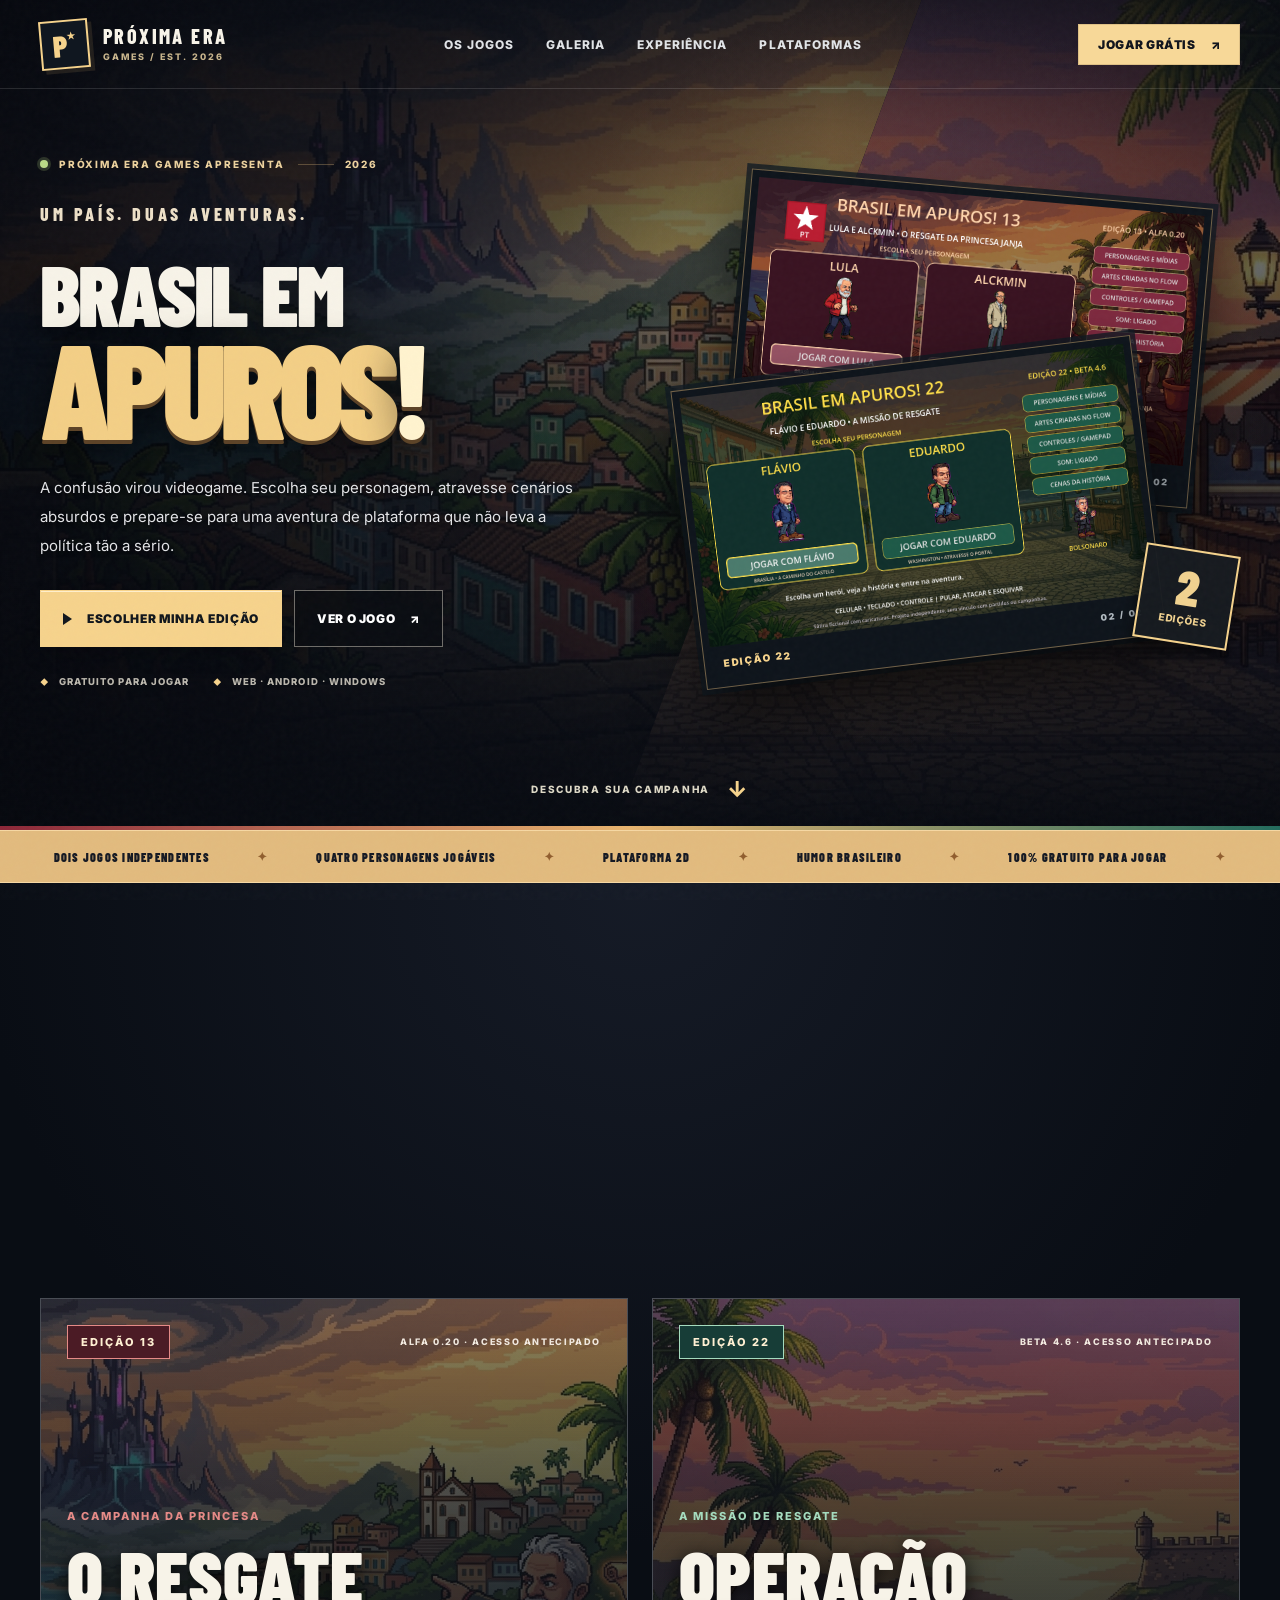
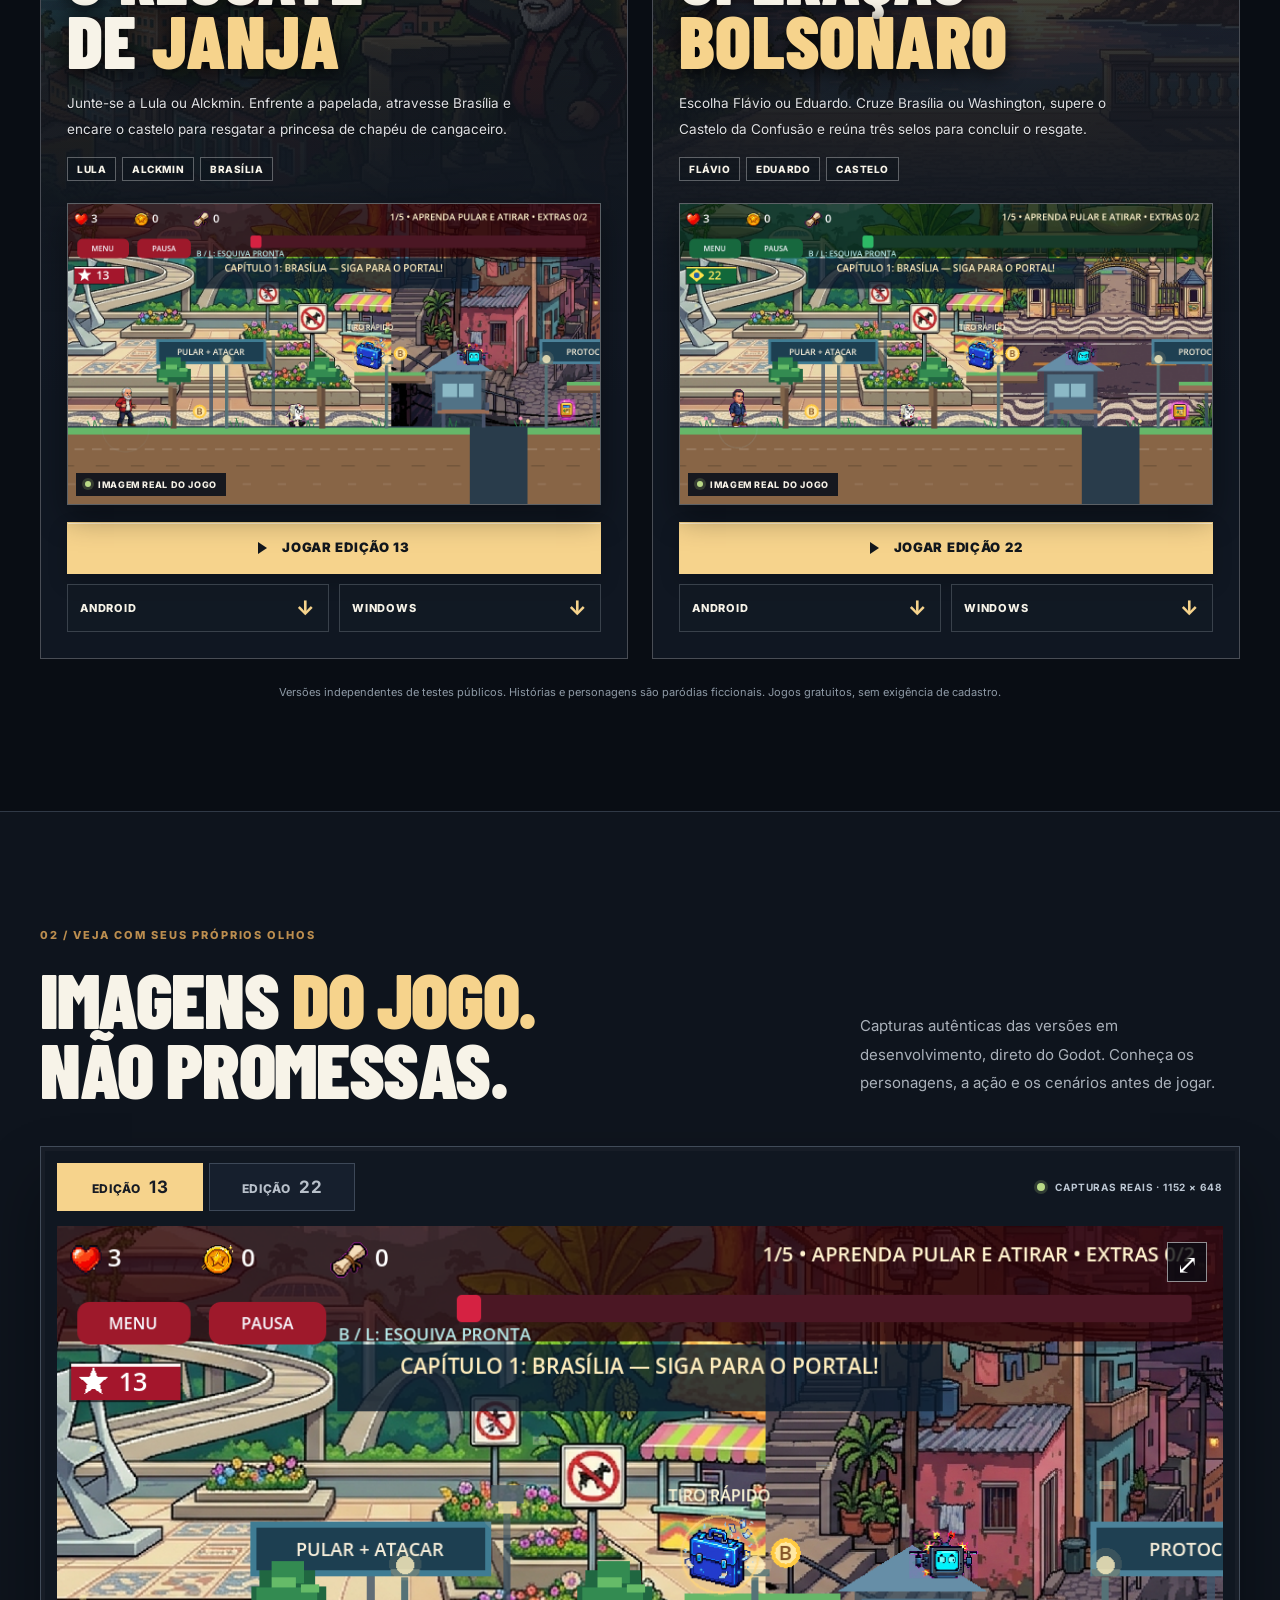
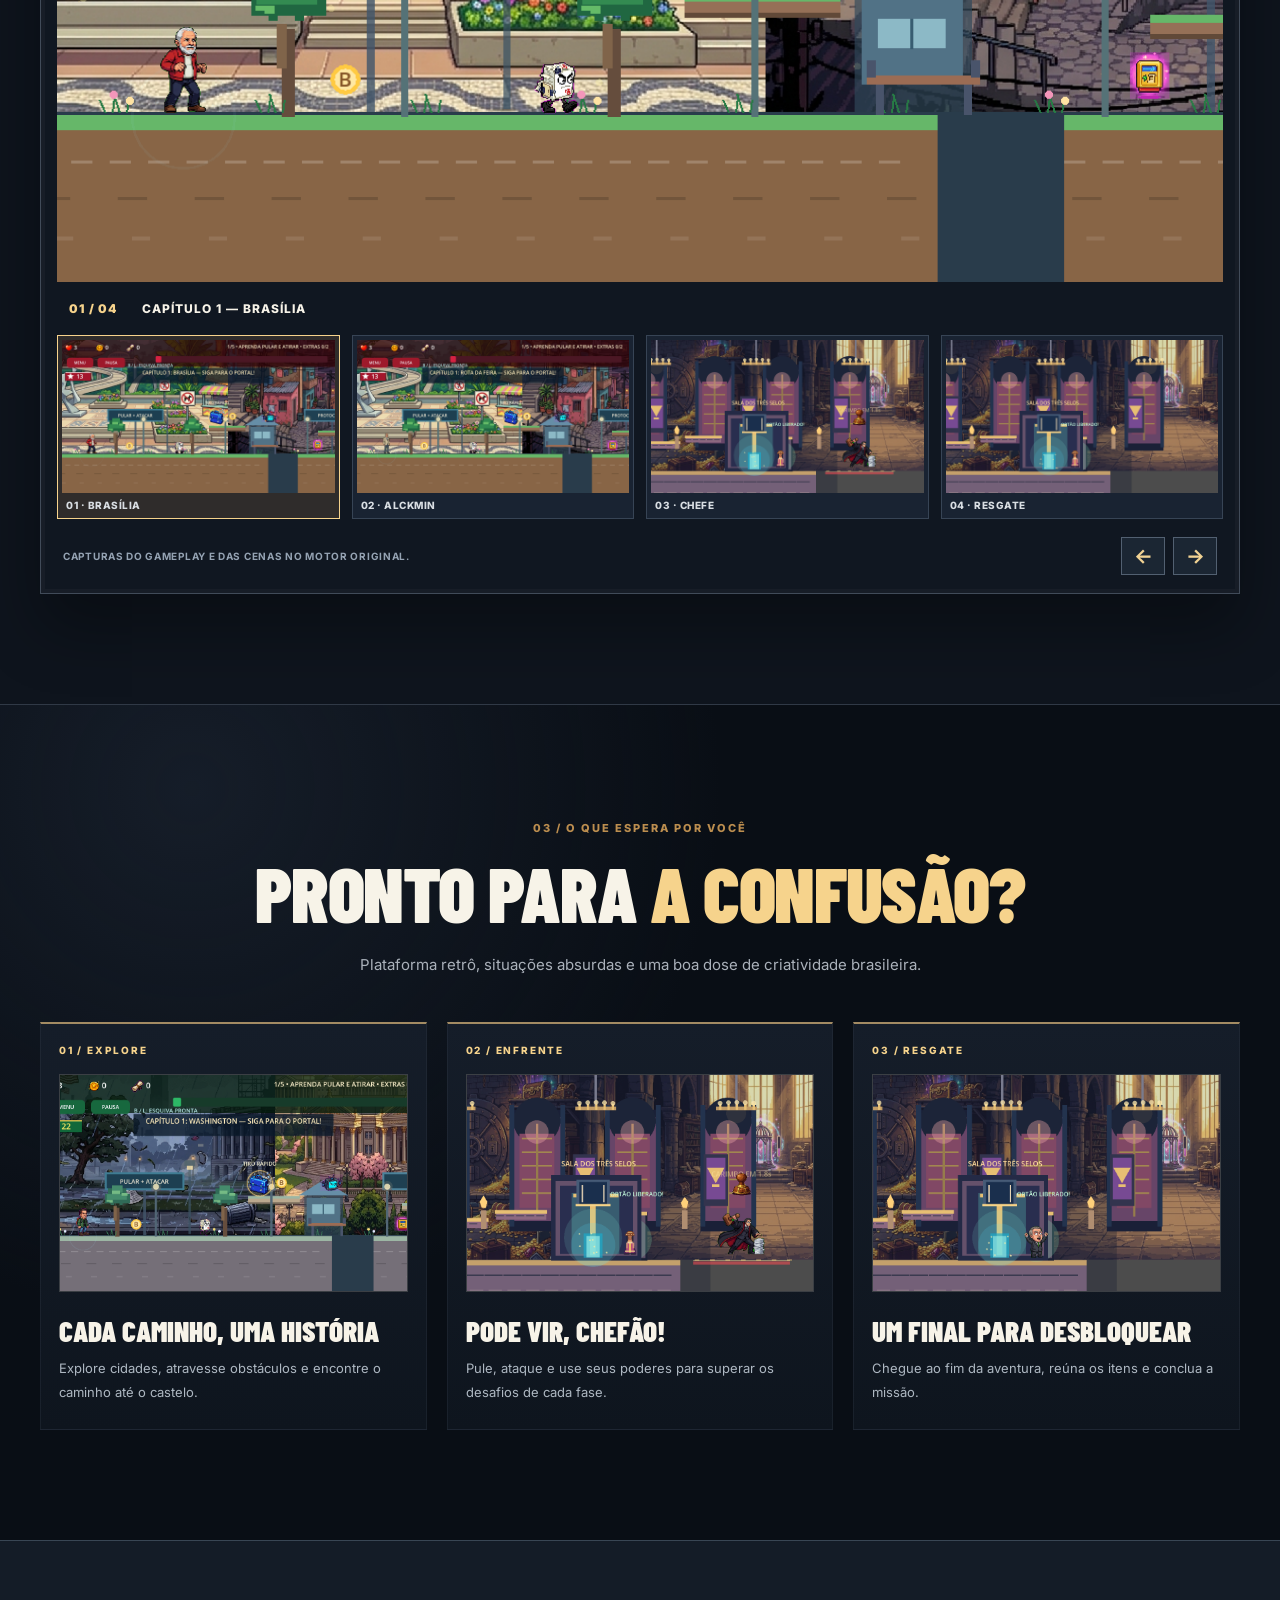
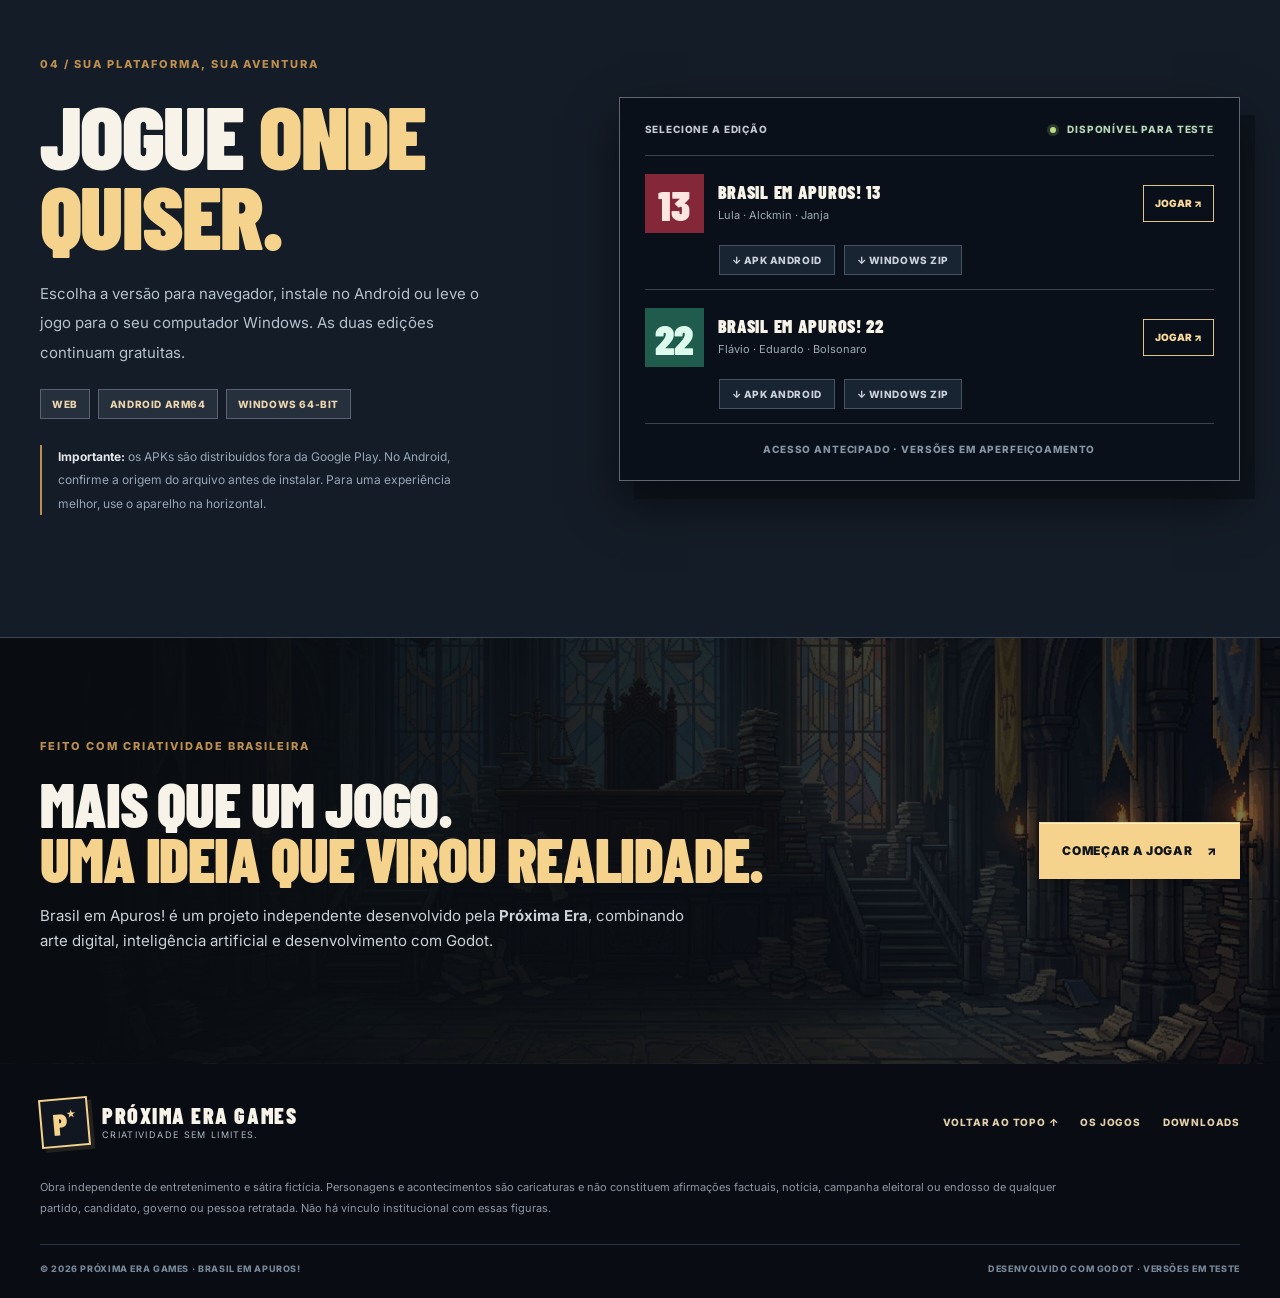
==== index.html @ d021afbf "feat: publica hub premium e duas demos Godot em Web com pacotes segmentados" ====
<!doctype html>
<html lang="pt-BR">
<head>
  <meta charset="utf-8">
  <meta name="viewport" content="width=device-width,initial-scale=1,viewport-fit=cover">
  <meta name="theme-color" content="#090d15">
  <meta name="description" content="Brasil em Apuros! — dois jogos independentes de plataforma e sátira brasileira. Escolha a edição 13 ou 22, jogue online gratuitamente ou baixe para Android e Windows.">
  <meta property="og:title" content="Brasil em Apuros! | Dois jogos. Duas histórias.">
  <meta property="og:description" content="Uma aventura de plataforma com duas edições, quatro personagens e um Brasil em apuros. Jogue grátis.">
  <meta property="og:type" content="website">
  <title>Brasil em Apuros! — Uma produção Próxima Era Games</title>
  <link rel="icon" href="./13/index.icon.png" type="image/png">
  <link rel="preconnect" href="https://fonts.googleapis.com">
  <link rel="preconnect" href="https://fonts.gstatic.com" crossorigin>
  <link href="https://fonts.googleapis.com/css2?family=Barlow+Condensed:wght@500;600;700;800;900&family=Inter:wght@400;500;600;700;800&display=swap" rel="stylesheet">
  <link rel="stylesheet" href="./premium.css?v=2">
  <script defer src="./premium.js?v=2"></script>
</head>
<body>
  <a class="skip-link" href="#conteudo">Pular para o conteúdo</a>
  <div class="site-grain" aria-hidden="true"></div>
  <header class="site-header" id="inicio">
    <div class="header-inner">
      <a class="brand" href="#inicio" aria-label="Próxima Era Games — início">
        <span class="brand-mark" aria-hidden="true">P<span>★</span></span>
        <span class="brand-name"><strong>PRÓXIMA ERA</strong><small>GAMES / EST. 2026</small></span>
      </a>
      <nav class="desktop-nav" aria-label="Navegação principal">
        <a href="#edicoes">OS JOGOS</a>
        <a href="#galeria">GALERIA</a>
        <a href="#experiencia">EXPERIÊNCIA</a>
        <a href="#downloads">PLATAFORMAS</a>
      </nav>
      <a class="top-cta" href="#edicoes">JOGAR GRÁTIS <span aria-hidden="true">↗</span></a>
    </div>
  </header>

  <main id="conteudo">
    <section class="hero" aria-labelledby="hero-title">
      <div class="hero-art hero-art-13" aria-hidden="true"></div>
      <div class="hero-art hero-art-22" aria-hidden="true"></div>
      <div class="hero-vignette" aria-hidden="true"></div>
      <div class="hero-inner container">
        <div class="hero-content">
          <div class="eyebrow"><span class="signal"></span> PRÓXIMA ERA GAMES APRESENTA <span class="eyebrow-rule"></span> 2026</div>
          <p class="hero-suptitle">UM PAÍS. DUAS AVENTURAS.</p>
          <h1 id="hero-title"><span>BRASIL EM</span><strong>APUROS<span class="hero-bang">!</span></strong></h1>
          <p class="hero-lead">A confusão virou videogame. Escolha seu personagem, atravesse cenários absurdos e prepare-se para uma aventura de plataforma que não leva a política tão a sério.</p>
          <div class="hero-actions">
            <a class="button button-gold button-lg" href="#edicoes"><span class="play-triangle" aria-hidden="true"></span> ESCOLHER MINHA EDIÇÃO</a>
            <a class="button button-outline button-lg" href="#galeria">VER O JOGO <span aria-hidden="true">↗</span></a>
          </div>
          <div class="hero-footnotes"><span><i aria-hidden="true">◆</i> GRATUITO PARA JOGAR</span><span><i aria-hidden="true">◆</i> WEB · ANDROID · WINDOWS</span></div>
        </div>
        <div class="hero-showcase" aria-label="Prévia das duas edições">
          <div class="showcase-halo" aria-hidden="true"></div>
          <figure class="showcase-screen showcase-back">
            <img src="./media/menu13.png" alt="Tela real de seleção dos personagens Lula e Alckmin, edição 13" fetchpriority="high">
            <figcaption>EDIÇÃO 13 <span>01 / 02</span></figcaption>
          </figure>
          <figure class="showcase-screen showcase-front">
            <img src="./media/menu22.png" alt="Tela real de seleção dos personagens Flávio e Eduardo, edição 22" fetchpriority="high">
            <figcaption>EDIÇÃO 22 <span>02 / 02</span></figcaption>
          </figure>
          <span class="showcase-stamp" aria-hidden="true">2<br><small>EDIÇÕES</small></span>
        </div>
      </div>
      <div class="hero-bottom-line" aria-hidden="true"></div>
      <a class="scroll-prompt" href="#edicoes">DESCUBRA SUA CAMPANHA <span aria-hidden="true">↓</span></a>
    </section>

    <div class="ticker" aria-label="Características dos jogos">
      <div class="ticker-inner">
        <span>DOIS JOGOS INDEPENDENTES</span><b>✦</b>
        <span>QUATRO PERSONAGENS JOGÁVEIS</span><b>✦</b>
        <span>PLATAFORMA 2D</span><b>✦</b>
        <span>HUMOR BRASILEIRO</span><b>✦</b>
        <span>100% GRATUITO PARA JOGAR</span><b>✦</b>
      </div>
    </div>

    <section class="section editions" id="edicoes" aria-labelledby="edicoes-title">
      <div class="container">
        <div class="section-head center reveal">
          <span class="kicker">01 / ESCOLHA SUA HISTÓRIA</span>
          <h2 id="edicoes-title">DOIS LADOS.<br><em>UMA GRANDE CONFUSÃO.</em></h2>
          <p>As campanhas compartilham a alma de um clássico jogo de plataforma, mas cada edição tem seus próprios personagens, caminhos e surpresas.</p>
        </div>
        <div class="edition-grid">
          <article class="edition-card edition-red reveal" aria-labelledby="game13-title">
            <div class="edition-art" style="--art:url('./media/hero13.jpg')"></div>
            <div class="edition-topline"><span class="edition-pill">EDIÇÃO 13</span><span class="release-label">ALFA 0.20 · ACESSO ANTECIPADO</span></div>
            <div class="edition-copy">
              <span class="chapter-label">A CAMPANHA DA PRINCESA</span>
              <h3 id="game13-title">O RESGATE<br>DE <em>JANJA</em></h3>
              <p>Junte-se a Lula ou Alckmin. Enfrente a papelada, atravesse Brasília e encare o castelo para resgatar a princesa de chapéu de cangaceiro.</p>
              <div class="character-tags"><span>LULA</span><span>ALCKMIN</span><span>BRASÍLIA</span></div>
            </div>
            <div class="edition-preview">
              <img src="./media/game13_lula.png" alt="Gameplay real da edição 13: Lula no primeiro capítulo" loading="lazy">
              <span><span class="live-dot"></span> IMAGEM REAL DO JOGO</span>
            </div>
            <div class="edition-actions">
              <a class="button button-gold edition-play" href="./13/"><span class="play-triangle" aria-hidden="true"></span> JOGAR EDIÇÃO 13</a>
              <div class="download-pair"><a href="https://github.com/giulianocruz/brasil-em-apuros-jogar/releases/download/v2026.10.26/BrasilEmApuros13_RC1_RELEASE.apk" download aria-label="Baixar edição 13 para Android">ANDROID <span aria-hidden="true">↓</span></a><a href="https://github.com/giulianocruz/brasil-em-apuros-jogar/releases/download/v2026.10.26/BrasilEmApuros13_WINDOWS_20261026.zip" download aria-label="Baixar edição 13 para Windows">WINDOWS <span aria-hidden="true">↓</span></a></div>
            </div>
          </article>

          <article class="edition-card edition-green reveal" aria-labelledby="game22-title">
            <div class="edition-art" style="--art:url('./media/hero22.jpg')"></div>
            <div class="edition-topline"><span class="edition-pill">EDIÇÃO 22</span><span class="release-label">BETA 4.6 · ACESSO ANTECIPADO</span></div>
            <div class="edition-copy">
              <span class="chapter-label">A MISSÃO DE RESGATE</span>
              <h3 id="game22-title">OPERAÇÃO<br><em>BOLSONARO</em></h3>
              <p>Escolha Flávio ou Eduardo. Cruze Brasília ou Washington, supere o Castelo da Confusão e reúna três selos para concluir o resgate.</p>
              <div class="character-tags"><span>FLÁVIO</span><span>EDUARDO</span><span>CASTELO</span></div>
            </div>
            <div class="edition-preview">
              <img src="./media/game22_flavio.png" alt="Gameplay real da edição 22: Flávio no primeiro capítulo" loading="lazy">
              <span><span class="live-dot"></span> IMAGEM REAL DO JOGO</span>
            </div>
            <div class="edition-actions">
              <a class="button button-gold edition-play" href="./22/"><span class="play-triangle" aria-hidden="true"></span> JOGAR EDIÇÃO 22</a>
              <div class="download-pair"><a href="https://github.com/giulianocruz/brasil-em-apuros-jogar/releases/download/v2026.10.26/BrasilEmApuros22_RC1_RELEASE.apk" download aria-label="Baixar edição 22 para Android">ANDROID <span aria-hidden="true">↓</span></a><a href="https://github.com/giulianocruz/brasil-em-apuros-jogar/releases/download/v2026.10.26/BrasilEmApuros22_WINDOWS_20261026.zip" download aria-label="Baixar edição 22 para Windows">WINDOWS <span aria-hidden="true">↓</span></a></div>
            </div>
          </article>
        </div>
        <p class="edition-disclaimer">Versões independentes de testes públicos. Histórias e personagens são paródias ficcionais. Jogos gratuitos, sem exigência de cadastro.</p>
      </div>
    </section>

    <section class="section gallery" id="galeria" aria-labelledby="gallery-title">
      <div class="container">
        <div class="section-head gallery-head reveal">
          <div><span class="kicker">02 / VEJA COM SEUS PRÓPRIOS OLHOS</span><h2 id="gallery-title">IMAGENS <em>DO JOGO.</em><br>NÃO PROMESSAS.</h2></div>
          <p>Capturas autênticas das versões em desenvolvimento, direto do Godot. Conheça os personagens, a ação e os cenários antes de jogar.</p>
        </div>
        <div class="gallery-shell reveal">
          <div class="gallery-toolbar">
            <div class="gallery-tabs" role="tablist" aria-label="Escolha a galeria">
              <button type="button" id="tab13" role="tab" aria-controls="gallery13" aria-selected="true" data-target="13">EDIÇÃO <strong>13</strong></button>
              <button type="button" id="tab22" role="tab" aria-controls="gallery22" aria-selected="false" data-target="22" tabindex="-1">EDIÇÃO <strong>22</strong></button>
            </div>
            <span class="gallery-note"><span class="live-dot"></span> CAPTURAS REAIS · 1152 × 648</span>
          </div>
          <div class="gallery-panel" id="gallery13" role="tabpanel" aria-labelledby="tab13">
            <div class="gallery-main">
              <button type="button" class="gallery-open" data-open-gallery="13" aria-label="Ampliar imagem da edição 13"><img id="main13" src="./media/game13_lula.png" alt="Lula durante uma fase de Brasília na edição 13"><span class="magnify" aria-hidden="true">⤢</span></button>
              <div class="gallery-caption"><span id="caption13">01 / 04</span><strong id="description13">CAPÍTULO 1 — BRASÍLIA</strong></div>
            </div>
            <div class="gallery-thumbs" data-gallery="13" aria-label="Cenas da edição 13">
              <button type="button" class="active" data-index="0" aria-label="Mostrar Lula em Brasília" aria-pressed="true"><img src="./media/game13_lula.png" alt=""><span>01 · BRASÍLIA</span></button>
              <button type="button" data-index="1" aria-label="Mostrar Alckmin em ação" aria-pressed="false"><img src="./media/game13_alckmin.png" alt=""><span>02 · ALCKMIN</span></button>
              <button type="button" data-index="2" aria-label="Mostrar encontro com o chefe" aria-pressed="false"><img src="./media/game13_boss.png" alt=""><span>03 · CHEFE</span></button>
              <button type="button" data-index="3" aria-label="Mostrar a área de resgate" aria-pressed="false"><img src="./media/game13_resgate.png" alt=""><span>04 · RESGATE</span></button>
            </div>
          </div>
          <div class="gallery-panel" id="gallery22" role="tabpanel" aria-labelledby="tab22" hidden>
            <div class="gallery-main">
              <button type="button" class="gallery-open" data-open-gallery="22" aria-label="Ampliar imagem da edição 22"><img id="main22" src="./media/game22_flavio.png" alt="Flávio durante uma fase de Brasília na edição 22"><span class="magnify" aria-hidden="true">⤢</span></button>
              <div class="gallery-caption"><span id="caption22">01 / 04</span><strong id="description22">CAPÍTULO 1 — BRASÍLIA</strong></div>
            </div>
            <div class="gallery-thumbs" data-gallery="22" aria-label="Cenas da edição 22">
              <button type="button" class="active" data-index="0" aria-label="Mostrar Flávio em Brasília" aria-pressed="true"><img src="./media/game22_flavio.png" alt=""><span>01 · BRASÍLIA</span></button>
              <button type="button" data-index="1" aria-label="Mostrar Eduardo em ação" aria-pressed="false"><img src="./media/game22_eduardo.png" alt=""><span>02 · EDUARDO</span></button>
              <button type="button" data-index="2" aria-label="Mostrar o castelo" aria-pressed="false"><img src="./media/game22_castelo.png" alt=""><span>03 · CASTELO</span></button>
              <button type="button" data-index="3" aria-label="Mostrar a área de resgate" aria-pressed="false"><img src="./media/game22_resgate.png" alt=""><span>04 · RESGATE</span></button>
            </div>
          </div>
          <div class="gallery-footer"><span>CAPTURAS DO GAMEPLAY E DAS CENAS NO MOTOR ORIGINAL.</span><div><button type="button" class="gallery-arrow" data-dir="-1" aria-label="Imagem anterior">←</button><button type="button" class="gallery-arrow" data-dir="1" aria-label="Próxima imagem">→</button></div></div>
        </div>
      </div>
    </section>

    <section class="section experience" id="experiencia" aria-labelledby="experience-title">
      <div class="container">
        <div class="section-head center reveal"><span class="kicker">03 / O QUE ESPERA POR VOCÊ</span><h2 id="experience-title">PRONTO PARA <em>A CONFUSÃO?</em></h2><p>Plataforma retrô, situações absurdas e uma boa dose de criatividade brasileira.</p></div>
        <div class="features-grid">
          <article class="feature reveal"><span class="feature-index">01 / EXPLORE</span><div class="feature-photo"><img src="./media/game22_eduardo.png" alt="Fase da edição 22 em progresso" loading="lazy"></div><h3>CADA CAMINHO, UMA HISTÓRIA</h3><p>Explore cidades, atravesse obstáculos e encontre o caminho até o castelo.</p></article>
          <article class="feature reveal"><span class="feature-index">02 / ENFRENTE</span><div class="feature-photo"><img src="./media/game13_boss.png" alt="Confronto com um chefe na edição 13" loading="lazy"></div><h3>PODE VIR, CHEFÃO!</h3><p>Pule, ataque e use seus poderes para superar os desafios de cada fase.</p></article>
          <article class="feature reveal"><span class="feature-index">03 / RESGATE</span><div class="feature-photo"><img src="./media/game22_resgate.png" alt="Área de resgate na edição 22" loading="lazy"></div><h3>UM FINAL PARA DESBLOQUEAR</h3><p>Chegue ao fim da aventura, reúna os itens e conclua a missão.</p></article>
        </div>
      </div>
    </section>

    <section class="section platforms" id="downloads" aria-labelledby="platforms-title">
      <div class="container platforms-inner">
        <div class="platforms-copy reveal">
          <span class="kicker">04 / SUA PLATAFORMA, SUA AVENTURA</span>
          <h2 id="platforms-title">JOGUE <em>ONDE QUISER.</em></h2>
          <p>Escolha a versão para navegador, instale no Android ou leve o jogo para o seu computador Windows. As duas edições continuam gratuitas.</p>
          <div class="platform-chips"><span>WEB</span><span>ANDROID ARM64</span><span>WINDOWS 64-BIT</span></div>
          <p class="platform-note"><strong>Importante:</strong> os APKs são distribuídos fora da Google Play. No Android, confirme a origem do arquivo antes de instalar. Para uma experiência melhor, use o aparelho na horizontal.</p>
        </div>
        <div class="platforms-board reveal">
          <div class="board-header"><span>SELECIONE A EDIÇÃO</span><span class="online-indicator"><span class="live-dot"></span> DISPONÍVEL PARA TESTE</span></div>
          <div class="board-item"><span class="board-num red-num">13</span><div class="board-text"><strong>BRASIL EM APUROS! 13</strong><small>Lula · Alckmin · Janja</small></div><a href="./13/" class="board-play" aria-label="Jogar edição 13 online">JOGAR ↗</a></div>
          <div class="board-downloads"><a href="https://github.com/giulianocruz/brasil-em-apuros-jogar/releases/download/v2026.10.26/BrasilEmApuros13_RC1_RELEASE.apk" download>↓ APK ANDROID</a><a href="https://github.com/giulianocruz/brasil-em-apuros-jogar/releases/download/v2026.10.26/BrasilEmApuros13_WINDOWS_20261026.zip" download>↓ WINDOWS ZIP</a></div>
          <div class="board-item"><span class="board-num green-num">22</span><div class="board-text"><strong>BRASIL EM APUROS! 22</strong><small>Flávio · Eduardo · Bolsonaro</small></div><a href="./22/" class="board-play" aria-label="Jogar edição 22 online">JOGAR ↗</a></div>
          <div class="board-downloads"><a href="https://github.com/giulianocruz/brasil-em-apuros-jogar/releases/download/v2026.10.26/BrasilEmApuros22_RC1_RELEASE.apk" download>↓ APK ANDROID</a><a href="https://github.com/giulianocruz/brasil-em-apuros-jogar/releases/download/v2026.10.26/BrasilEmApuros22_WINDOWS_20261026.zip" download>↓ WINDOWS ZIP</a></div>
          <div class="board-foot">ACESSO ANTECIPADO · VERSÕES EM APERFEIÇOAMENTO</div>
        </div>
      </div>
    </section>

    <section class="studio" id="estudio" aria-labelledby="studio-title">
      <div class="studio-bg" aria-hidden="true"></div>
      <div class="container studio-inner reveal">
        <div><span class="kicker">FEITO COM CRIATIVIDADE BRASILEIRA</span><h2 id="studio-title">MAIS QUE UM JOGO.<br><em>UMA IDEIA QUE VIROU REALIDADE.</em></h2><p>Brasil em Apuros! é um projeto independente desenvolvido pela <strong>Próxima Era</strong>, combinando arte digital, inteligência artificial e desenvolvimento com Godot.</p></div>
        <a class="button button-gold button-lg" href="#edicoes">COMEÇAR A JOGAR <span aria-hidden="true">↗</span></a>
      </div>
    </section>
  </main>

  <footer class="footer">
    <div class="container">
      <div class="footer-main"><div class="footer-logo"><span class="brand-mark">P<span>★</span></span><div><b>PRÓXIMA ERA GAMES</b><small>CRIATIVIDADE SEM LIMITES.</small></div></div><div class="footer-links"><a href="#inicio">VOLTAR AO TOPO ↑</a><a href="#edicoes">OS JOGOS</a><a href="#downloads">DOWNLOADS</a></div></div>
      <p class="legal">Obra independente de entretenimento e sátira fictícia. Personagens e acontecimentos são caricaturas e não constituem afirmações factuais, notícia, campanha eleitoral ou endosso de qualquer partido, candidato, governo ou pessoa retratada. Não há vínculo institucional com essas figuras.</p>
      <div class="copyright"><span>© 2026 PRÓXIMA ERA GAMES · BRASIL EM APUROS!</span><span>DESENVOLVIDO COM GODOT · VERSÕES EM TESTE</span></div>
    </div>
  </footer>

  <nav class="mobile-dock" aria-label="Acesso rápido aos jogos"><a href="./13/"><span>★</span> JOGAR 13</a><a href="./22/"><span>◆</span> JOGAR 22</a></nav>

  <dialog class="lightbox" id="lightbox" aria-label="Imagem ampliada">
    <button type="button" class="lightbox-close" aria-label="Fechar imagem ampliada">×</button>
    <img id="lightbox-image" src="./media/game13_lula.png" alt="">
    <p id="lightbox-caption"></p>
  </dialog>
</body>
</html>
---- premium.css ----
/* Próxima Era Games — Brasil em Apuros / premium editorial */
:root{color-scheme:dark;--bg:#080b11;--panel:#101722;--panel2:#141b26;--ink:#f7f3e8;--muted:#aab1ba;--gold:#f6d38c;--gold2:#bc8e4f;--line:#39424e;--red:#ad2f3e;--green:#23735f;--font-display:"Barlow Condensed","Arial Narrow","Impact",sans-serif;--font-body:"Inter",system-ui,-apple-system,"Segoe UI",sans-serif}
*,*::before,*::after{box-sizing:border-box}
html{scroll-behavior:smooth;scroll-padding-top:90px}
body{margin:0;min-width:320px;background:var(--bg);color:var(--ink);font:400 15px/1.65 var(--font-body);overflow-x:hidden}
a{color:inherit;text-decoration:none}
button{font:inherit}
img{max-width:100%;display:block}
button,a{-webkit-tap-highlight-color:transparent}
button:focus-visible,a:focus-visible{outline:3px solid var(--gold);outline-offset:4px}
::selection{background:#d7ab69;color:#090c12}
[hidden]{display:none!important}
.container{max-width:1296px;width:calc(100% - 80px);margin-inline:auto}
.skip-link{position:fixed;top:-90px;left:15px;padding:12px;background:#f6d38c;color:#10151b;z-index:200}
.skip-link:focus{top:10px}
.site-grain{position:fixed;inset:0;pointer-events:none;z-index:20;opacity:.1;background-image:url("data:image/svg+xml,%3Csvg viewBox='0 0 190 190' xmlns='http://www.w3.org/2000/svg'%3E%3Cfilter id='n'%3E%3CfeTurbulence type='fractalNoise' baseFrequency='.87' numOctaves='3' stitchTiles='stitch'/%3E%3C/filter%3E%3Crect width='100%25' height='100%25' opacity='.24' filter='url(%23n)'/%3E%3C/svg%3E")}
.site-header{position:absolute;top:0;left:0;right:0;z-index:50;border-bottom:1px solid #ffffff20;transition:background .25s}
.site-header.is-scrolled{position:fixed;backdrop-filter:blur(20px);background:#090e18e8;border-color:#ffffff17}
.header-inner{max-width:1456px;width:calc(100% - 80px);height:88px;display:flex;align-items:center;gap:32px;margin:auto}
.brand{display:inline-flex;align-items:center;gap:14px;flex-shrink:0}
.brand-mark{width:49px;height:49px;display:inline-flex;align-items:center;justify-content:center;font:900 30px/1 var(--font-display);border:2px solid var(--gold);color:var(--gold);background:#101720;transform:rotate(-5deg);box-shadow:4px 4px 0 #d9b16e20}
.brand-mark span{font:900 10px var(--font-body);align-self:flex-start;padding-top:8px}
.brand-name{display:flex;flex-direction:column;line-height:1.12}
.brand-name strong{font:800 20px/1 var(--font-display);letter-spacing:.12em}
.brand-name small{font-size:9px;letter-spacing:.22em;color:#c8b58d;margin-top:6px;font-weight:800}
.desktop-nav{display:flex;gap:32px;align-items:center;justify-content:center;flex:1}
.desktop-nav a{font:800 12px var(--font-body);letter-spacing:.085em;color:#e0e3e6;transition:color .2s}
.desktop-nav a:hover{color:var(--gold)}
.top-cta{border:1px solid #dec086;background:#f7d898;color:#12161e;font:900 12px var(--font-body);letter-spacing:.04em;padding:12px 19px;white-space:nowrap}
.top-cta span{margin-left:13px}
.hero{position:relative;isolation:isolate;min-height:830px;overflow:hidden;background:#101520;display:flex;flex-direction:column;justify-content:center}
.hero-art{position:absolute;inset:0;z-index:-4;background-size:cover;background-position:center;filter:saturate(.95)}
.hero-art-13{clip-path:polygon(0 0,72% 0,48% 100%,0 100%);background-image:url('./media/hero13.jpg');background-position:35% 36%}
.hero-art-22{clip-path:polygon(72% 0,100% 0,100% 100%,48% 100%);background-image:url('./media/hero22.jpg');background-position:58% 48%}
.hero-vignette{position:absolute;inset:0;background:linear-gradient(90deg,#06080eec 0%,#080b12cb 31%,#080b1260 65%,#07090f9b 100%),linear-gradient(180deg,#060a11be 0%,transparent 32%,#090c14bf 82%,#080b11 100%);z-index:-3}
.hero::before{content:"";position:absolute;inset:0;background:radial-gradient(circle at 70% 45%,#d2a56a15,transparent 38%);pointer-events:none}
.hero-inner{display:grid;grid-template-columns:1.05fr .95fr;align-items:center;position:relative;min-height:750px;padding-top:126px;padding-bottom:100px;gap:12px}
.hero-content{position:relative;z-index:3;padding:10px 0 20px}
.eyebrow,.kicker,.chapter-label,.release-label,.edition-pill,.feature-index{font-weight:800;letter-spacing:.18em;text-transform:uppercase}
.eyebrow{display:flex;align-items:center;gap:11px;color:#ecd29e;font-size:10px;white-space:nowrap}
.signal,.live-dot{width:8px;height:8px;display:inline-block;flex-shrink:0;border-radius:50%;background:#bada87;box-shadow:0 0 0 3px #bada8730}
.eyebrow-rule{width:36px;height:1px;background:#d4b27555;margin-left:2px}
.hero-suptitle{font:800 18px var(--font-display);letter-spacing:.2em;margin:31px 0 0;color:#ede0c8}
.hero h1{font:900 clamp(94px,10.5vw,166px)/.73 var(--font-display);letter-spacing:-.052em;margin:24px 0 37px;white-space:nowrap;text-shadow:0 8px 28px #0008}
.hero h1>span,.hero h1>strong{display:block}
.hero h1>span{font-size:.63em;line-height:1.04;letter-spacing:-.03em}
.hero h1>strong{color:#f3cf86;text-shadow:0 4px #5d4327,0 9px 40px #000a;font-weight:900}
.hero-bang{color:#fff3cf}
.hero-lead{max-width:550px;font-size:15px;color:#e3e4e7;line-height:1.95;text-shadow:0 2px 4px #000a;margin:0 0 30px}
.hero-actions,.hero-footnotes{display:flex;gap:12px;flex-wrap:wrap;align-items:center}
.button{display:inline-flex;align-items:center;justify-content:center;gap:15px;padding:14px 20px;border:1px solid transparent;text-transform:uppercase;white-space:nowrap;font-weight:900;letter-spacing:.055em;font-size:12px;min-height:50px;transition:background .2s,transform .2s,border-color .2s,box-shadow .2s;cursor:pointer}
.button:hover{transform:translateY(-2px)}
.button-lg{min-height:57px;padding-inline:22px}
.button-gold{color:#11161c;background:var(--gold);border-color:var(--gold);box-shadow:inset 0 1px #ffefcc,0 8px 20px #0003}
.button-gold:hover{background:#ffe2ad;box-shadow:0 10px 28px #f7ce8030}
.button-outline{color:#fff;border-color:#bdb8ad91;background:#080c11a1;backdrop-filter:blur(8px)}
.button-outline:hover{border-color:var(--gold);background:#222936cf}
.play-triangle{display:inline-block;width:0;height:0;border-top:6px solid transparent;border-bottom:6px solid transparent;border-left:9px solid currentColor;flex-shrink:0}
.hero-footnotes{gap:24px;color:#bcb8ae;font-size:9.5px;font-weight:800;letter-spacing:.11em;margin-top:27px}
.hero-footnotes i{color:var(--gold);font-size:8px;margin-right:6px;font-style:normal}
.hero-showcase{width:100%;height:480px;position:relative;align-self:center;z-index:2}
.showcase-halo{position:absolute;left:14%;top:3%;width:76%;height:95%;border-radius:50%;background:radial-gradient(ellipse,#efd59445,transparent 67%);filter:blur(40px);opacity:.9}
.showcase-screen{margin:0;position:absolute;width:82%;padding:7px;background:#0e141b;border:1px solid #c8a56e87;box-shadow:0 28px 70px #000b,0 0 0 5px #111b25c7;transform-origin:center;transition:transform .5s}
.showcase-screen img{aspect-ratio:16/9;object-fit:cover;width:100%;image-rendering:auto}
.showcase-screen figcaption{height:34px;display:flex;align-items:center;justify-content:space-between;padding-inline:12px;font:900 10px var(--font-body);letter-spacing:.16em;color:var(--gold)}
.showcase-screen figcaption span{font-size:9px;color:#b1bac0}
.showcase-back{right:7%;top:0;transform:rotate(5deg)}
.showcase-front{left:2%;bottom:1%;transform:rotate(-7deg)}
.hero-showcase:hover .showcase-back{transform:rotate(3deg) translateY(-6px)}
.hero-showcase:hover .showcase-front{transform:rotate(-4deg) translateY(-8px)}
.showcase-stamp{position:absolute;right:1%;bottom:5%;border:2px solid var(--gold);background:#171b20f2;color:#f1d290;width:95px;height:95px;display:flex;flex-direction:column;align-items:center;justify-content:center;font:900 49px/.8 var(--font-display);transform:rotate(9deg);box-shadow:0 9px 16px #0009}
.showcase-stamp small{font:800 10px var(--font-body);letter-spacing:.07em;margin-top:8px}
.hero-bottom-line{position:absolute;bottom:0;width:100%;height:4px;background:linear-gradient(90deg,#8c2638,#e8b46f 49%,#226b5d)}
.scroll-prompt{position:absolute;bottom:28px;left:50%;transform:translateX(-50%);z-index:4;font:800 10px var(--font-body);letter-spacing:.17em;color:#ded9c7;display:flex;align-items:center;gap:17px;white-space:nowrap}
.scroll-prompt span{font-size:22px;color:var(--gold)}
.ticker{height:53px;overflow:hidden;background:#e2bb7e;color:#151923;border-block:1px solid #f6d8a3}
.ticker-inner{height:100%;max-width:1420px;margin:auto;display:flex;align-items:center;justify-content:space-evenly;gap:19px;white-space:nowrap;padding:0 25px;font:900 12px var(--font-display);letter-spacing:.105em}
.ticker b{font-size:12px;color:#915e2e}
.section{padding:110px 0;position:relative}
.section-head{margin-bottom:43px}
.section-head.center{text-align:center}
.kicker{font-size:11px;color:var(--gold2)}
.section-head h2,.platforms h2,.studio h2{font:900 clamp(53px,6vw,83px)/.9 var(--font-display);letter-spacing:-.018em;margin:18px 0 24px}
.section-head h2 em,.platforms h2 em,.studio h2 em{font-style:normal;color:var(--gold)}
.section-head p{color:var(--muted);font-size:15px;line-height:1.9;max-width:690px;margin:0 auto}
.editions{background:radial-gradient(circle at 50% 0,#1c2230aa,transparent 40%),#090d14}
.edition-grid{display:grid;grid-template-columns:repeat(2,minmax(0,1fr));gap:24px}
.edition-card{position:relative;overflow:hidden;isolation:isolate;min-height:740px;padding:26px;display:flex;flex-direction:column;border:1px solid #ffffff36;background:#181d27;transition:border-color .25s,transform .25s,box-shadow .25s}
.edition-card:hover{border-color:#ebc68a9c;transform:translateY(-5px);box-shadow:0 25px 55px #0007}
.edition-red{--card-accent:#e58a87;--card-panel:#4b1b25}
.edition-green{--card-accent:#a4dbbe;--card-panel:#173d37}
.edition-art{position:absolute;inset:0 0 36% 0;z-index:-2;background-image:linear-gradient(180deg,#0a0d1370 0%,#0a0d13ad 34%,#11151be0 67%,#131a23 97%),var(--art);background-size:cover;background-position:center top;filter:saturate(.9)}
.edition-card:after{content:"";position:absolute;inset:0;pointer-events:none;z-index:-1;background:linear-gradient(180deg,transparent 0%,#10172228 35%,#101722 73%)}
.edition-topline{display:flex;justify-content:space-between;align-items:center;gap:10px;flex-wrap:wrap;z-index:1}
.edition-pill{display:inline-block;background:var(--card-panel);border:1px solid var(--card-accent);color:#fff0d3;padding:7px 13px;font-size:11px}
.release-label{font-size:9px;color:#f0e8de}
.edition-copy{padding-top:144px;max-width:470px;margin-bottom:22px}
.chapter-label{color:var(--card-accent);font-size:11px}
.edition-copy h3{font:900 clamp(57px,5.8vw,85px)/.87 var(--font-display);letter-spacing:.005em;margin:16px 0 18px;text-shadow:0 4px 20px #000d}
.edition-copy h3 em{color:var(--gold);font-style:normal}
.edition-copy>p{line-height:1.9;color:#e0e1e4;max-width:470px;font-size:13.5px;margin:0 0 15px;text-shadow:0 1px #000a}
.character-tags{display:flex;gap:6px;flex-wrap:wrap}
.character-tags span{font:800 10px var(--font-body);padding:5px 9px;border:1px solid #ffffff52;background:#0710185c;letter-spacing:.055em}
.edition-preview{position:relative;margin-top:auto;margin-bottom:17px;border:1px solid #ffffff50;overflow:hidden;background:#111820;box-shadow:0 12px 30px #0006}
.edition-preview>img{width:100%;aspect-ratio:16/9;object-fit:cover}
.edition-preview>span{position:absolute;bottom:8px;left:8px;background:#0b101be6;padding:6px 9px;color:#f2eee4;font:800 9px var(--font-body);letter-spacing:.07em;display:flex;align-items:center;gap:7px}
.edition-preview .live-dot{width:6px;height:6px}
.edition-actions{display:grid;grid-template-columns:1fr;gap:10px}
.edition-play{width:100%;font-size:13px;min-height:52px}
.download-pair{display:grid;grid-template-columns:1fr 1fr;gap:10px}
.download-pair a{display:flex;align-items:center;justify-content:space-between;border:1px solid #777e8a65;padding:11px 12px;background:#131a24a8;font:800 11px var(--font-body);letter-spacing:.07em;transition:background .2s}
.download-pair a:hover{background:#2a3543}
.download-pair span{color:var(--gold);font-size:20px}
.edition-disclaimer{text-align:center;color:#8e9aa6;font-size:11px;margin:24px 0 0}
.gallery{background:#0e141d;border-block:1px solid #303946}
.gallery-head{display:flex;align-items:end;justify-content:space-between;gap:45px}
.gallery-head h2{margin-bottom:0}
.gallery-head p{max-width:380px;margin:0 0 5px}
.gallery-shell{border:1px solid #414b59;background:#101721;padding:16px;box-shadow:0 35px 60px #0005;position:relative}
.gallery-shell:before{content:"";position:absolute;inset:0;pointer-events:none;border:4px solid #ffffff07}
.gallery-toolbar{display:flex;align-items:center;justify-content:space-between;gap:10px;margin-bottom:15px}
.gallery-tabs{display:flex;gap:6px}
.gallery-tabs button{border:1px solid #3d4858;background:#161f2d;color:#b8c0ca;min-width:146px;padding:13px 18px;font:800 12px var(--font-body);cursor:pointer;letter-spacing:.05em}
.gallery-tabs button strong{font-size:17px;margin-left:5px}
.gallery-tabs button[aria-selected="true"]{background:var(--gold);color:#171b24;border-color:var(--gold)}
.gallery-note{font:700 10px var(--font-body);letter-spacing:.08em;color:#bcc7d3;display:flex;align-items:center;gap:10px}
.gallery-main{position:relative}
.gallery-open{display:block;border:0;cursor:zoom-in;padding:0;width:100%;background:#04070e;position:relative}
.gallery-open img{width:100%;height:auto;aspect-ratio:16/9;object-fit:cover}
.magnify{position:absolute;right:16px;top:16px;color:#fff;background:#070b12c7;border:1px solid #ffffff8a;width:40px;height:40px;display:grid;place-items:center;font-size:27px}
.gallery-caption{background:#101721;min-height:53px;display:flex;align-items:center;gap:25px;padding:10px 12px}
.gallery-caption span{font:900 12px var(--font-body);color:var(--gold);letter-spacing:.1em}
.gallery-caption strong{font:800 12px var(--font-body);letter-spacing:.08em}
.gallery-thumbs{display:grid;grid-template-columns:repeat(4,1fr);gap:12px}
.gallery-thumbs button{cursor:pointer;background:#192332;border:1px solid #374455;padding:4px 4px 7px;text-align:left;color:#d9dee3;transition:background .2s,border-color .2s}
.gallery-thumbs button.active{border-color:var(--gold);background:#2f2c2b}
.gallery-thumbs button:hover{border-color:#f1d29c}
.gallery-thumbs img{width:100%;aspect-ratio:16/9;object-fit:cover}
.gallery-thumbs button span{display:block;padding:6px 4px 0;font:800 10px var(--font-body);letter-spacing:.05em}
.gallery-footer{display:flex;justify-content:space-between;align-items:center;gap:16px;padding:18px 6px 2px;color:#95a3b3;font:700 10px var(--font-body);letter-spacing:.07em}
.gallery-footer>div{display:flex;gap:8px}
.gallery-arrow{width:44px;height:38px;border:1px solid #526071;color:#f1d293;background:#1b2633;cursor:pointer;font-size:20px}
.gallery-arrow:hover{background:#39414b}
.experience{background:radial-gradient(circle at 15% 10%,#1c2533a6,transparent 40%),#090e15}
.features-grid{display:grid;grid-template-columns:repeat(3,minmax(0,1fr));gap:20px}
.feature{border-top:2px solid #a38b63;background:linear-gradient(#151d29,#0e151e);padding:18px 18px 25px;border-inline:1px solid #39415045;border-bottom:1px solid #39415045}
.feature-index{display:block;font-size:10px;color:var(--gold);margin-bottom:15px}
.feature-photo{overflow:hidden;border:1px solid #ffffff35;background:#080c13}
.feature-photo img{width:100%;aspect-ratio:16/10;object-fit:cover;transition:transform .6s}
.feature:hover img{transform:scale(1.045)}
.feature h3{font:900 29px/1 var(--font-display);margin:24px 0 12px}
.feature p{color:#aeb8c2;line-height:1.8;font-size:13px;margin:0}
.platforms{background:#141c27;border-block:1px solid #394654}
.platforms-inner{display:grid;grid-template-columns:.9fr 1.1fr;align-items:center;gap:70px}
.platforms h2{font-size:clamp(60px,7vw,96px)}
.platforms-copy>p{color:#b5c1cd;line-height:1.95;max-width:450px}
.platform-chips{display:flex;gap:8px;flex-wrap:wrap;margin-top:22px}
.platform-chips span{color:#ebd5ae;background:#26303d;border:1px solid #5a6170;padding:8px 11px;font:800 10px var(--font-body);letter-spacing:.06em}
.platforms-copy .platform-note{border-left:2px solid var(--gold2);padding-left:16px;color:#96a6b6;font-size:12px;margin-top:26px}
.platform-note strong{color:#e3e7e9}
.platforms-board{border:1px solid #5f6670;background:#0a1019;box-shadow:15px 18px 0 #090c1280,0 22px 45px #0008;padding:25px}
.board-header,.board-foot{font:800 10px var(--font-body);letter-spacing:.085em;color:#c1c8d2;display:flex;align-items:center;justify-content:space-between;gap:7px}
.board-header{margin-bottom:20px}
.online-indicator{color:#b5d6b7}
.online-indicator .live-dot{margin-right:8px;width:6px;height:6px}
.board-item{display:flex;gap:14px;align-items:center;border-top:1px solid #39434e;padding:18px 0 12px}
.board-num{width:59px;height:59px;display:grid;place-items:center;flex-shrink:0;font:900 42px var(--font-display)}
.red-num{background:#832739;color:#ffe6e1}.green-num{background:#205c4e;color:#dcfbed}
.board-text{min-width:0;display:flex;flex-direction:column;gap:3px;flex:1}
.board-text strong{font:900 18px/1.1 var(--font-display);letter-spacing:.04em}
.board-text small{color:#9faab6;font-size:11px}
.board-play{white-space:nowrap;border:1px solid #e1c289;color:#f9d999;padding:9px 11px;font-size:10px;font-weight:900;transition:background .2s}
.board-play:hover{background:#e1c289;color:#121823}
.board-downloads{display:flex;gap:9px;flex-wrap:wrap;margin:0 0 14px 74px}
.board-downloads a{font:800 10px var(--font-body);letter-spacing:.055em;color:#cad0dc;background:#192432;border:1px solid #475360;padding:8px 12px;transition:background .2s}
.board-downloads a:hover{background:#354353}
.board-foot{border-top:1px solid #39434e;margin-top:5px;padding-top:19px;justify-content:center;color:#8594a4}
.studio{position:relative;overflow:hidden;isolation:isolate;padding:95px 0;background:#151b22}
.studio-bg{position:absolute;z-index:-2;inset:0;background-image:linear-gradient(90deg,#090d12 5%,#090d12db 60%,#090d1282 100%),url('./media/scene_castelo.jpg');background-size:cover;background-position:center 44%;opacity:1}
.studio-inner{display:flex;justify-content:space-between;align-items:center;gap:32px}
.studio h2{font-size:clamp(45px,4.8vw,70px);margin:18px 0}
.studio p{max-width:650px;color:#ccd2d9}
.studio .button{flex-shrink:0}
.footer{background:#090d13;padding:34px 0 24px}
.footer-main{display:flex;align-items:center;justify-content:space-between;gap:20px}
.footer-logo{display:flex;gap:13px;align-items:center}
.footer-logo>div{display:flex;flex-direction:column}
.footer-logo b{font:900 22px var(--font-display);letter-spacing:.07em}
.footer-logo small{font-size:9px;letter-spacing:.15em;color:#b1b9c4}
.footer-links{display:flex;gap:22px;flex-wrap:wrap}
.footer-links a{font:800 10px var(--font-body);color:#e2cfaa;letter-spacing:.08em}
.footer-links a:hover{color:#fff}
.legal{color:#8e98a5;font-size:11px;line-height:1.9;max-width:1050px;margin:30px 0 25px}
.copyright{display:flex;justify-content:space-between;gap:15px;border-top:1px solid #293542;padding-top:18px;color:#778697;font:800 9px var(--font-body);letter-spacing:.07em}
.mobile-dock{display:none}
.lightbox{position:fixed;inset:0;width:min(96vw,1230px);max-height:96dvh;max-width:none;background:#090e15;color:#fff;border:1px solid #b8a27c;padding:24px 15px 14px;box-shadow:0 30px 120px #000d}
.lightbox::backdrop{background:#000d;backdrop-filter:blur(9px)}
.lightbox img{object-fit:contain;width:100%;max-height:calc(94dvh - 110px)}
.lightbox p{text-align:center;font:800 12px var(--font-body);color:var(--gold)}
.lightbox-close{position:absolute;z-index:3;top:4px;right:7px;width:34px;height:34px;background:#202a39;color:#fff;border:1px solid #f5d18e;font-size:23px;cursor:pointer}
@media (prefers-reduced-motion:no-preference){.has-motion .reveal{opacity:0;transform:translateY(24px);transition:opacity .75s ease,transform .75s ease}.has-motion .reveal.is-visible{opacity:1;transform:none}}
@media(max-width:1180px){.container{width:calc(100% - 60px)}.header-inner{width:calc(100% - 60px)}.desktop-nav{gap:17px}.hero h1{font-size:clamp(89px,10vw,130px)}.hero-showcase{height:390px}.edition-copy{padding-top:112px}.edition-copy h3{font-size:60px}.platforms-inner{gap:35px}}
@media(max-width:940px){.desktop-nav{display:none}.header-inner{justify-content:space-between}.hero{min-height:0}.hero-inner{grid-template-columns:1fr;padding-top:165px;padding-bottom:116px;gap:25px}.hero-content{max-width:680px}.hero h1{font-size:clamp(86px,12vw,130px)}.hero-showcase{max-width:660px;margin-inline:auto;height:400px}.hero-art-13{clip-path:none}.hero-art-22{display:none}.hero-vignette{background:linear-gradient(90deg,#06080edb,#090c15a5),linear-gradient(180deg,#070b17b0,transparent,#070b17)}.edition-grid{gap:14px}.edition-card{padding:18px;min-height:680px}.edition-copy h3{font-size:52px}.edition-copy{padding-top:98px}.gallery-head{flex-direction:column;align-items:start;gap:20px}.gallery-head p{max-width:650px}.platforms-inner{grid-template-columns:1fr}.platforms-copy>p{max-width:660px}}
@media(max-width:700px){.container,.header-inner{width:calc(100% - 36px)}.site-header{position:absolute}.header-inner{height:73px}.brand-mark{width:41px;height:41px;font-size:24px}.brand-name strong{font-size:18px}.brand-name small{font-size:8px}.top-cta{font-size:10px;padding:10px 12px}.top-cta span{margin-left:5px}.hero-inner{padding-top:148px;padding-bottom:94px;gap:13px}.hero-suptitle{font-size:14px;margin-top:25px}.eyebrow{font-size:9px;gap:8px;letter-spacing:.09em}.eyebrow-rule{width:12px}.hero h1{font-size:clamp(69px,16vw,112px);margin:20px 0 29px}.hero-lead{font-size:13px;line-height:1.85}.hero-actions{align-items:stretch}.hero-actions .button{flex:1 1 210px}.hero-footnotes{gap:11px;font-size:9px}.hero-showcase{height:260px;width:100%}.showcase-screen{width:81%}.showcase-screen figcaption{height:24px;font-size:8px}.showcase-stamp{width:57px;height:57px;font-size:28px;right:0}.showcase-stamp small{font-size:7px;margin-top:5px}.scroll-prompt{font-size:8px;bottom:24px}.ticker{height:42px}.ticker-inner{justify-content:flex-start;gap:17px;overflow-x:auto;scrollbar-width:none;font-size:10px}.ticker-inner::-webkit-scrollbar{display:none}.section{padding:70px 0}.section-head h2,.platforms h2{font-size:clamp(47px,11vw,72px)}.section-head p{font-size:13px}.edition-grid{grid-template-columns:1fr;gap:20px}.edition-card{padding:20px;min-height:660px}.edition-copy{padding-top:100px}.edition-copy h3{font-size:clamp(58px,13vw,83px)}.edition-copy>p{font-size:13px}.gallery-shell{padding:10px}.gallery-toolbar{flex-direction:column;align-items:start}.gallery-tabs{width:100%}.gallery-tabs button{min-width:0;flex:1}.gallery-note{font-size:9px}.gallery-caption{gap:12px}.gallery-caption span,.gallery-caption strong{font-size:10px}.gallery-thumbs{gap:5px}.gallery-thumbs button{padding:2px 2px 5px}.gallery-thumbs button span{font-size:7px}.gallery-footer{align-items:flex-start}.gallery-footer>span{font-size:9px;max-width:190px}.features-grid{grid-template-columns:1fr}.feature-photo img{aspect-ratio:16/9}.feature h3{font-size:32px}.platforms-inner{gap:32px}.platforms-board{padding:14px;box-shadow:none}.board-header{font-size:8px}.board-text strong{font-size:15px}.board-downloads{margin-left:0}.board-num{width:46px;height:46px;font-size:31px}.board-play{font-size:9px}.studio{padding:65px 0}.studio-inner{flex-direction:column;align-items:start}.studio h2{font-size:50px}.studio .button{width:100%}.footer-main,.copyright{flex-direction:column;align-items:start}.footer-links{margin-top:15px;gap:14px}.footer{padding-bottom:99px}.mobile-dock{display:grid;grid-template-columns:1fr 1fr;position:fixed;bottom:0;left:0;right:0;z-index:80;padding:8px 10px max(9px,env(safe-area-inset-bottom));gap:9px;background:#080d15ec;backdrop-filter:blur(18px);border-top:1px solid #d7b16b66;box-shadow:0 -10px 22px #0008}.mobile-dock a{background:#7b2433;border:1px solid #b98089;color:#fff3e6;min-height:46px;display:flex;align-items:center;justify-content:center;gap:8px;font:900 13px var(--font-display);letter-spacing:.11em}.mobile-dock a+a{background:#1c5749;border-color:#6db199}.mobile-dock span{color:var(--gold)}}
@media(max-width:390px){.top-cta{display:none}.hero h1{font-size:65px}.hero-showcase{height:220px}.edition-copy h3{font-size:55px}.gallery-tabs button{font-size:10px}.board-text small{font-size:10px}}
@media(prefers-reduced-motion:reduce){html{scroll-behavior:auto}*,*::before,*::after{animation-duration:.01ms!important;transition-duration:.01ms!important}}
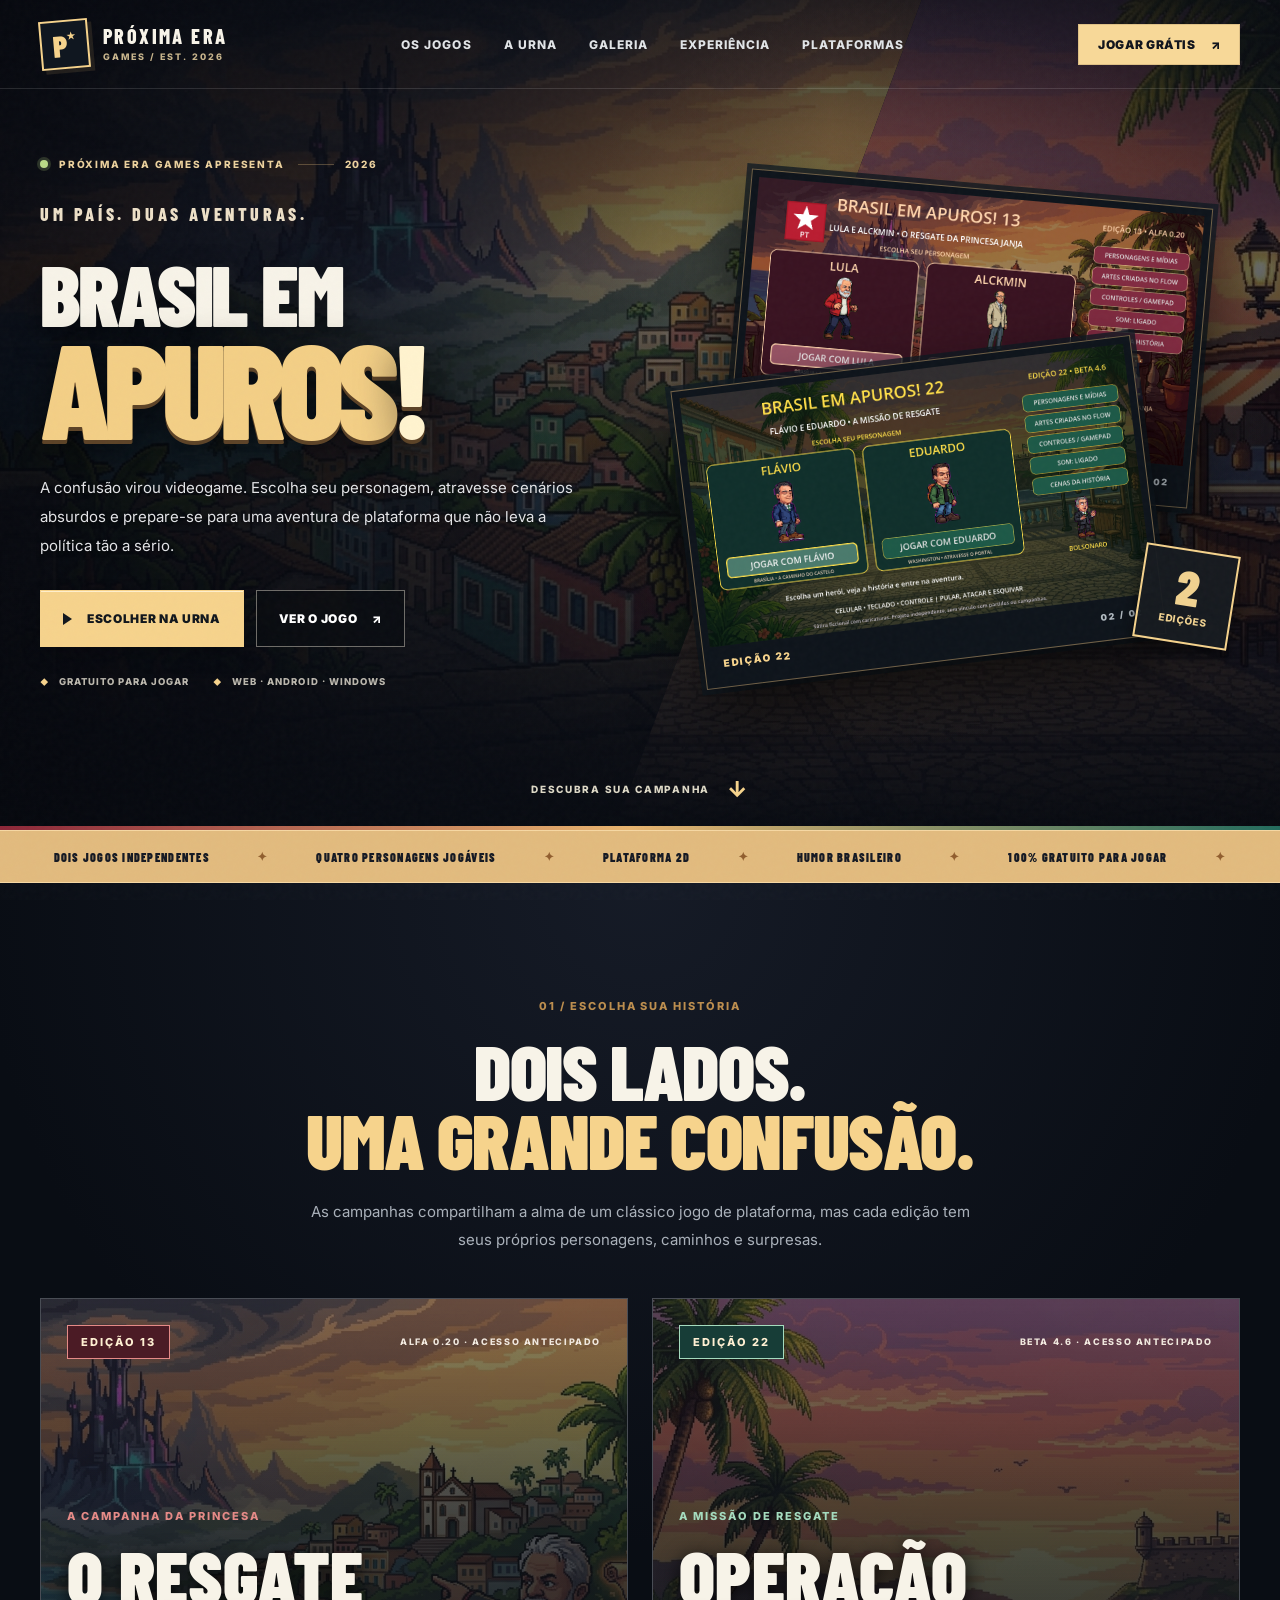
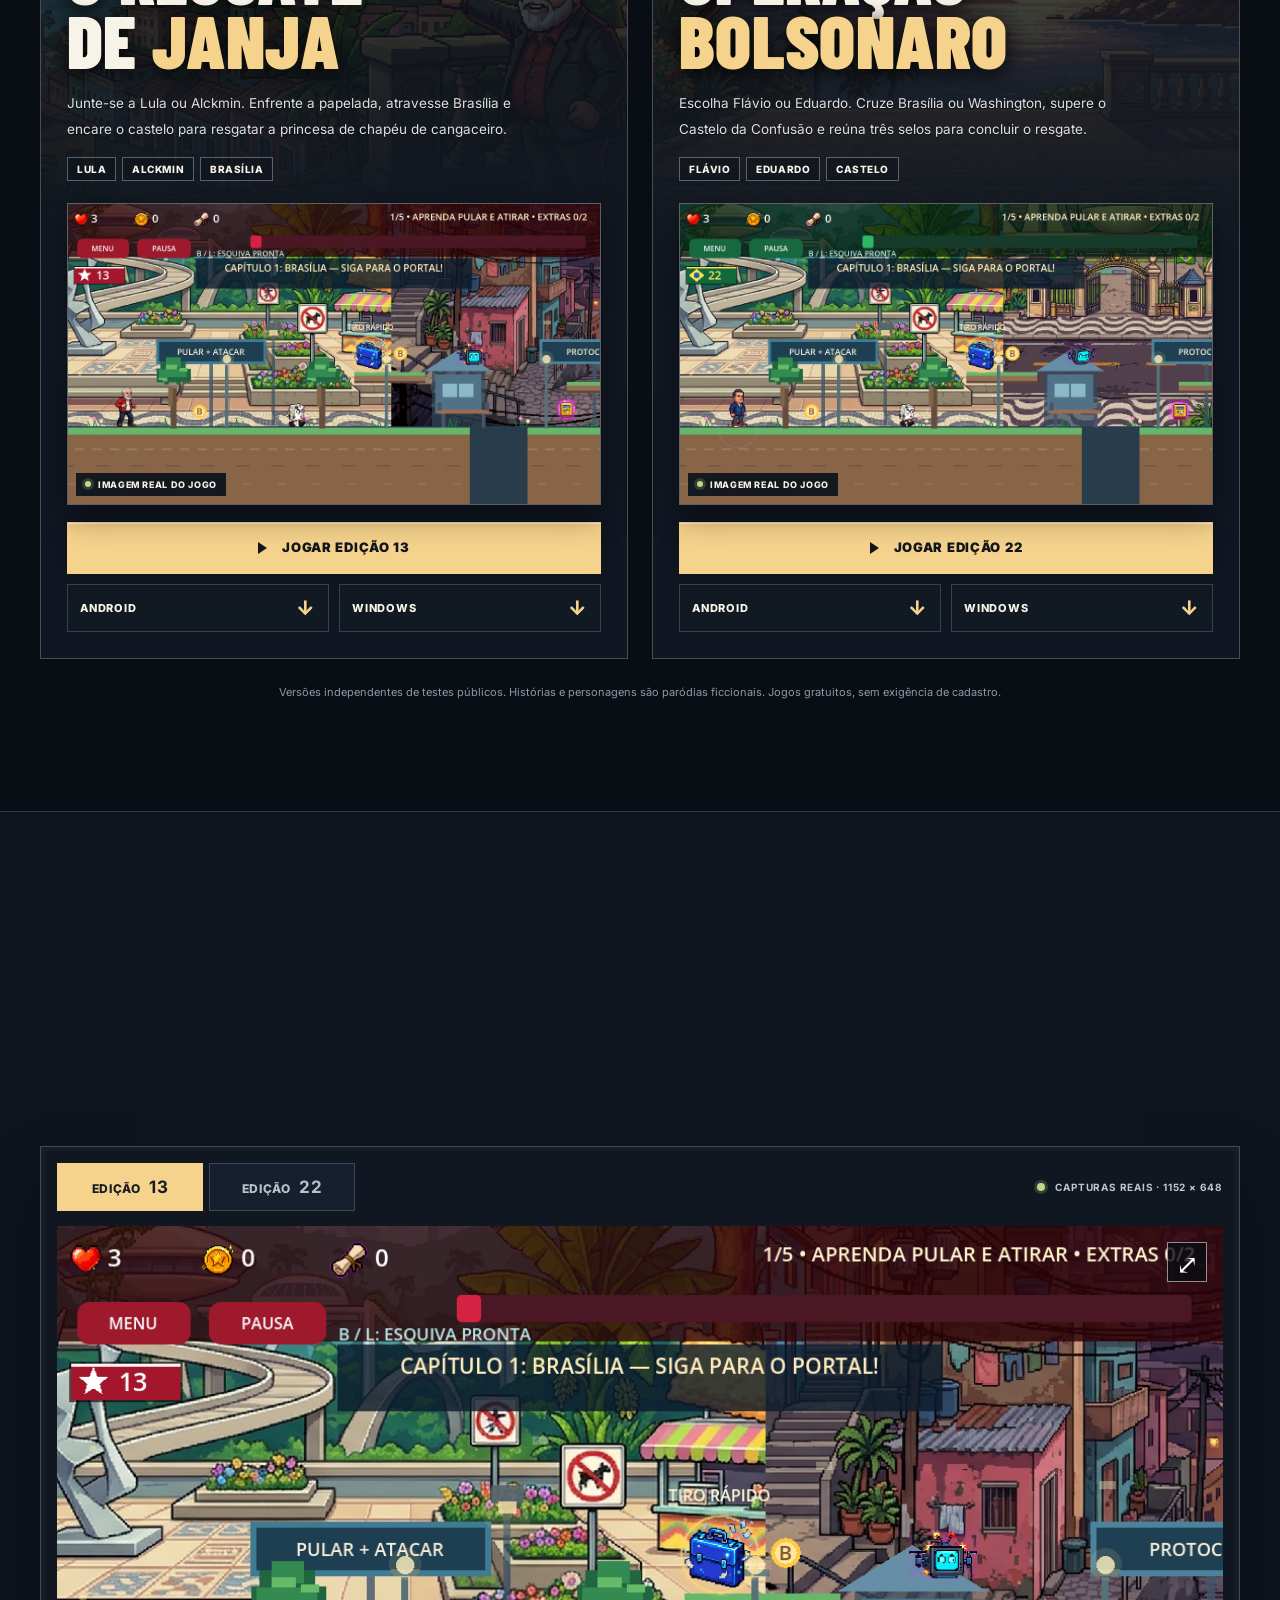
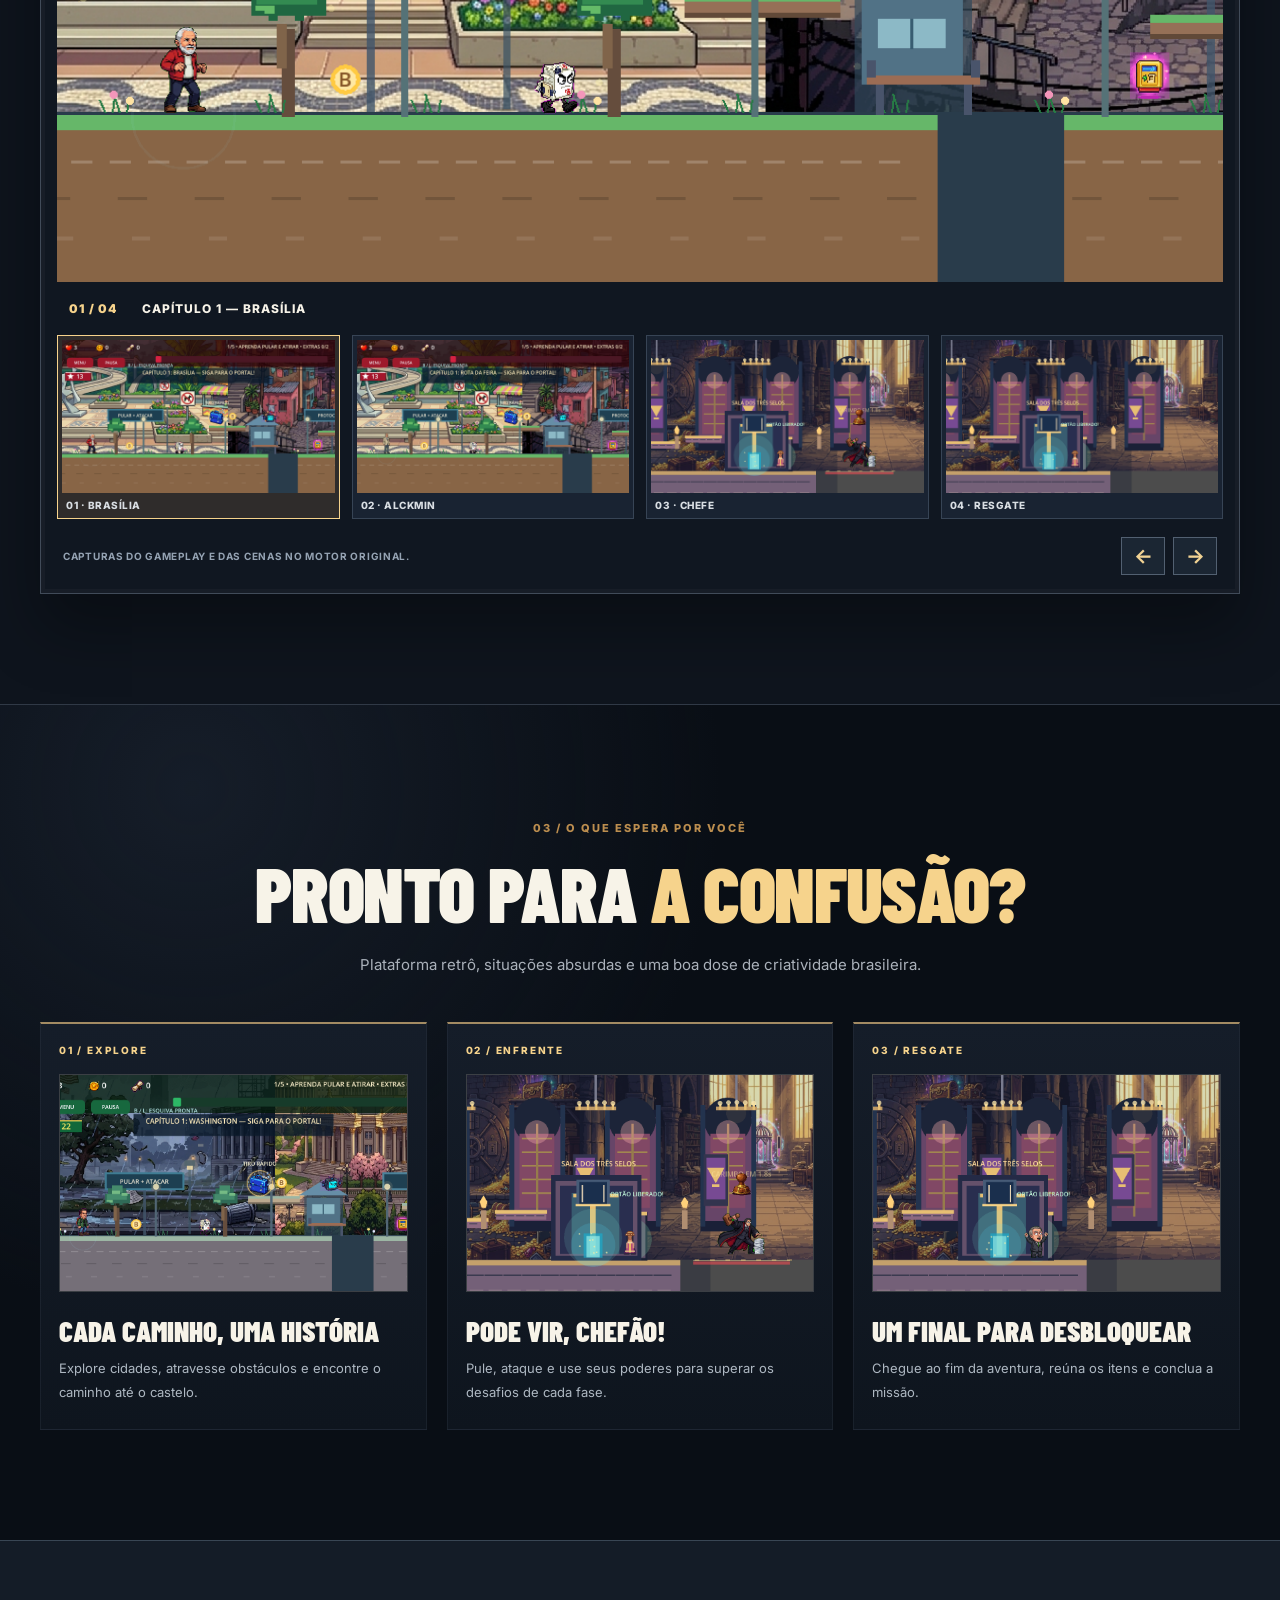
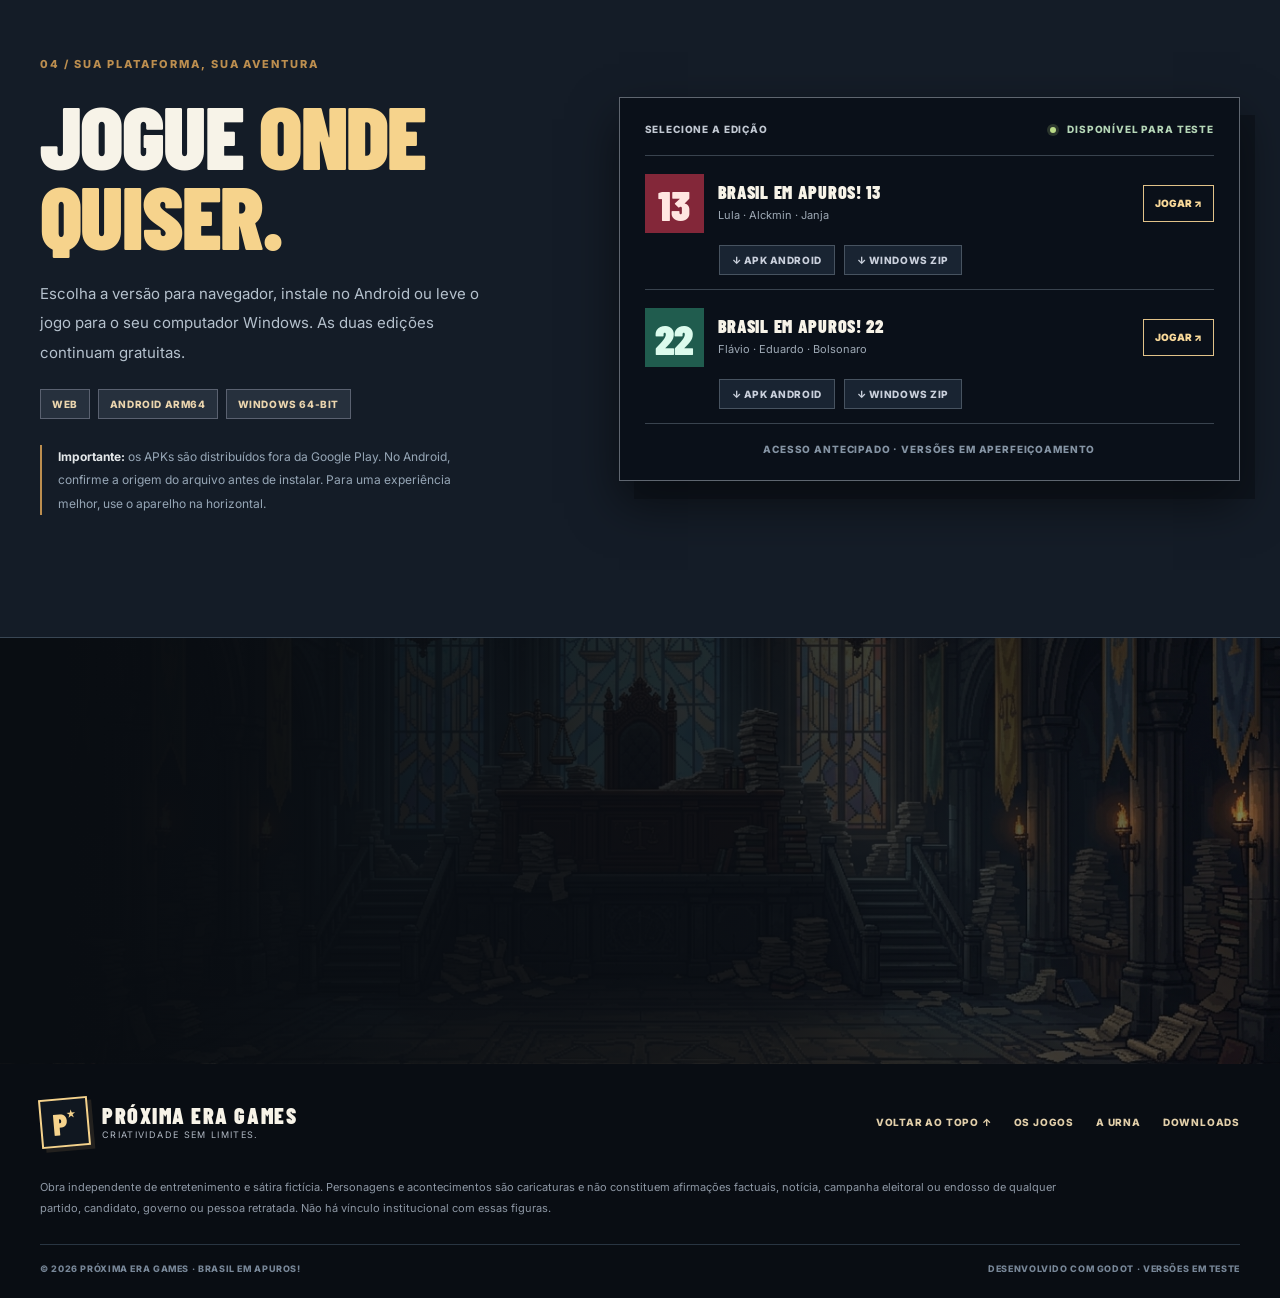
==== commit aa7646ac: "feat(web): liga CTAs e menu principal à urna de seleção 13/22" ====
--- a/index.html
+++ b/index.html
@@ -27,11 +27,12 @@
       </a>
       <nav class="desktop-nav" aria-label="Navegação principal">
         <a href="#edicoes">OS JOGOS</a>
+        <a href="./urna.html">A URNA</a>
         <a href="#galeria">GALERIA</a>
         <a href="#experiencia">EXPERIÊNCIA</a>
         <a href="#downloads">PLATAFORMAS</a>
       </nav>
-      <a class="top-cta" href="#edicoes">JOGAR GRÁTIS <span aria-hidden="true">↗</span></a>
+      <a class="top-cta" href="./urna.html">JOGAR GRÁTIS <span aria-hidden="true">↗</span></a>
     </div>
   </header>
 
@@ -47,7 +48,7 @@
           <h1 id="hero-title"><span>BRASIL EM</span><strong>APUROS<span class="hero-bang">!</span></strong></h1>
           <p class="hero-lead">A confusão virou videogame. Escolha seu personagem, atravesse cenários absurdos e prepare-se para uma aventura de plataforma que não leva a política tão a sério.</p>
           <div class="hero-actions">
-            <a class="button button-gold button-lg" href="#edicoes"><span class="play-triangle" aria-hidden="true"></span> ESCOLHER MINHA EDIÇÃO</a>
+            <a class="button button-gold button-lg" href="./urna.html"><span class="play-triangle" aria-hidden="true"></span> ESCOLHER NA URNA</a>
             <a class="button button-outline button-lg" href="#galeria">VER O JOGO <span aria-hidden="true">↗</span></a>
           </div>
           <div class="hero-footnotes"><span><i aria-hidden="true">◆</i> GRATUITO PARA JOGAR</span><span><i aria-hidden="true">◆</i> WEB · ANDROID · WINDOWS</span></div>
@@ -207,14 +208,14 @@
       <div class="studio-bg" aria-hidden="true"></div>
       <div class="container studio-inner reveal">
         <div><span class="kicker">FEITO COM CRIATIVIDADE BRASILEIRA</span><h2 id="studio-title">MAIS QUE UM JOGO.<br><em>UMA IDEIA QUE VIROU REALIDADE.</em></h2><p>Brasil em Apuros! é um projeto independente desenvolvido pela <strong>Próxima Era</strong>, combinando arte digital, inteligência artificial e desenvolvimento com Godot.</p></div>
-        <a class="button button-gold button-lg" href="#edicoes">COMEÇAR A JOGAR <span aria-hidden="true">↗</span></a>
+        <a class="button button-gold button-lg" href="./urna.html">COMEÇAR A JOGAR <span aria-hidden="true">↗</span></a>
       </div>
     </section>
   </main>
 
   <footer class="footer">
     <div class="container">
-      <div class="footer-main"><div class="footer-logo"><span class="brand-mark">P<span>★</span></span><div><b>PRÓXIMA ERA GAMES</b><small>CRIATIVIDADE SEM LIMITES.</small></div></div><div class="footer-links"><a href="#inicio">VOLTAR AO TOPO ↑</a><a href="#edicoes">OS JOGOS</a><a href="#downloads">DOWNLOADS</a></div></div>
+      <div class="footer-main"><div class="footer-logo"><span class="brand-mark">P<span>★</span></span><div><b>PRÓXIMA ERA GAMES</b><small>CRIATIVIDADE SEM LIMITES.</small></div></div><div class="footer-links"><a href="#inicio">VOLTAR AO TOPO ↑</a><a href="#edicoes">OS JOGOS</a><a href="./urna.html">A URNA</a><a href="#downloads">DOWNLOADS</a></div></div>
       <p class="legal">Obra independente de entretenimento e sátira fictícia. Personagens e acontecimentos são caricaturas e não constituem afirmações factuais, notícia, campanha eleitoral ou endosso de qualquer partido, candidato, governo ou pessoa retratada. Não há vínculo institucional com essas figuras.</p>
       <div class="copyright"><span>© 2026 PRÓXIMA ERA GAMES · BRASIL EM APUROS!</span><span>DESENVOLVIDO COM GODOT · VERSÕES EM TESTE</span></div>
     </div>
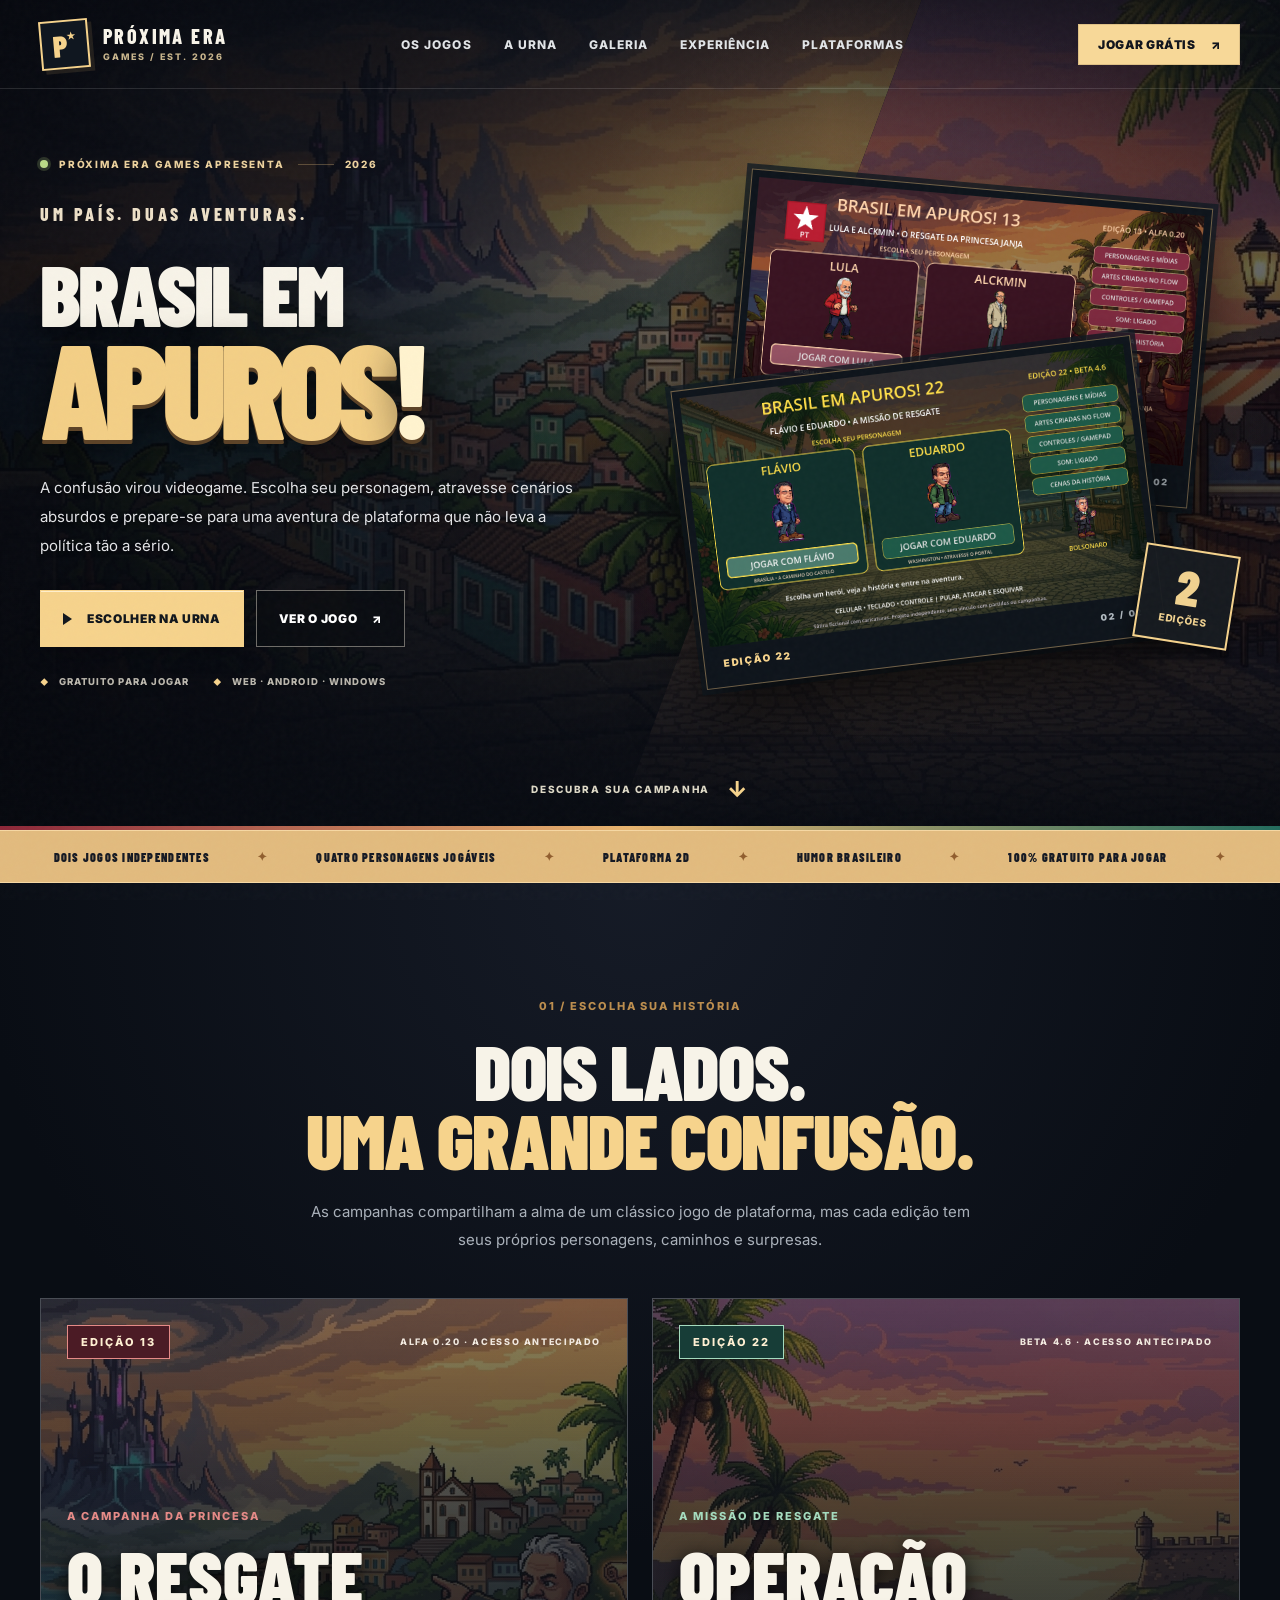
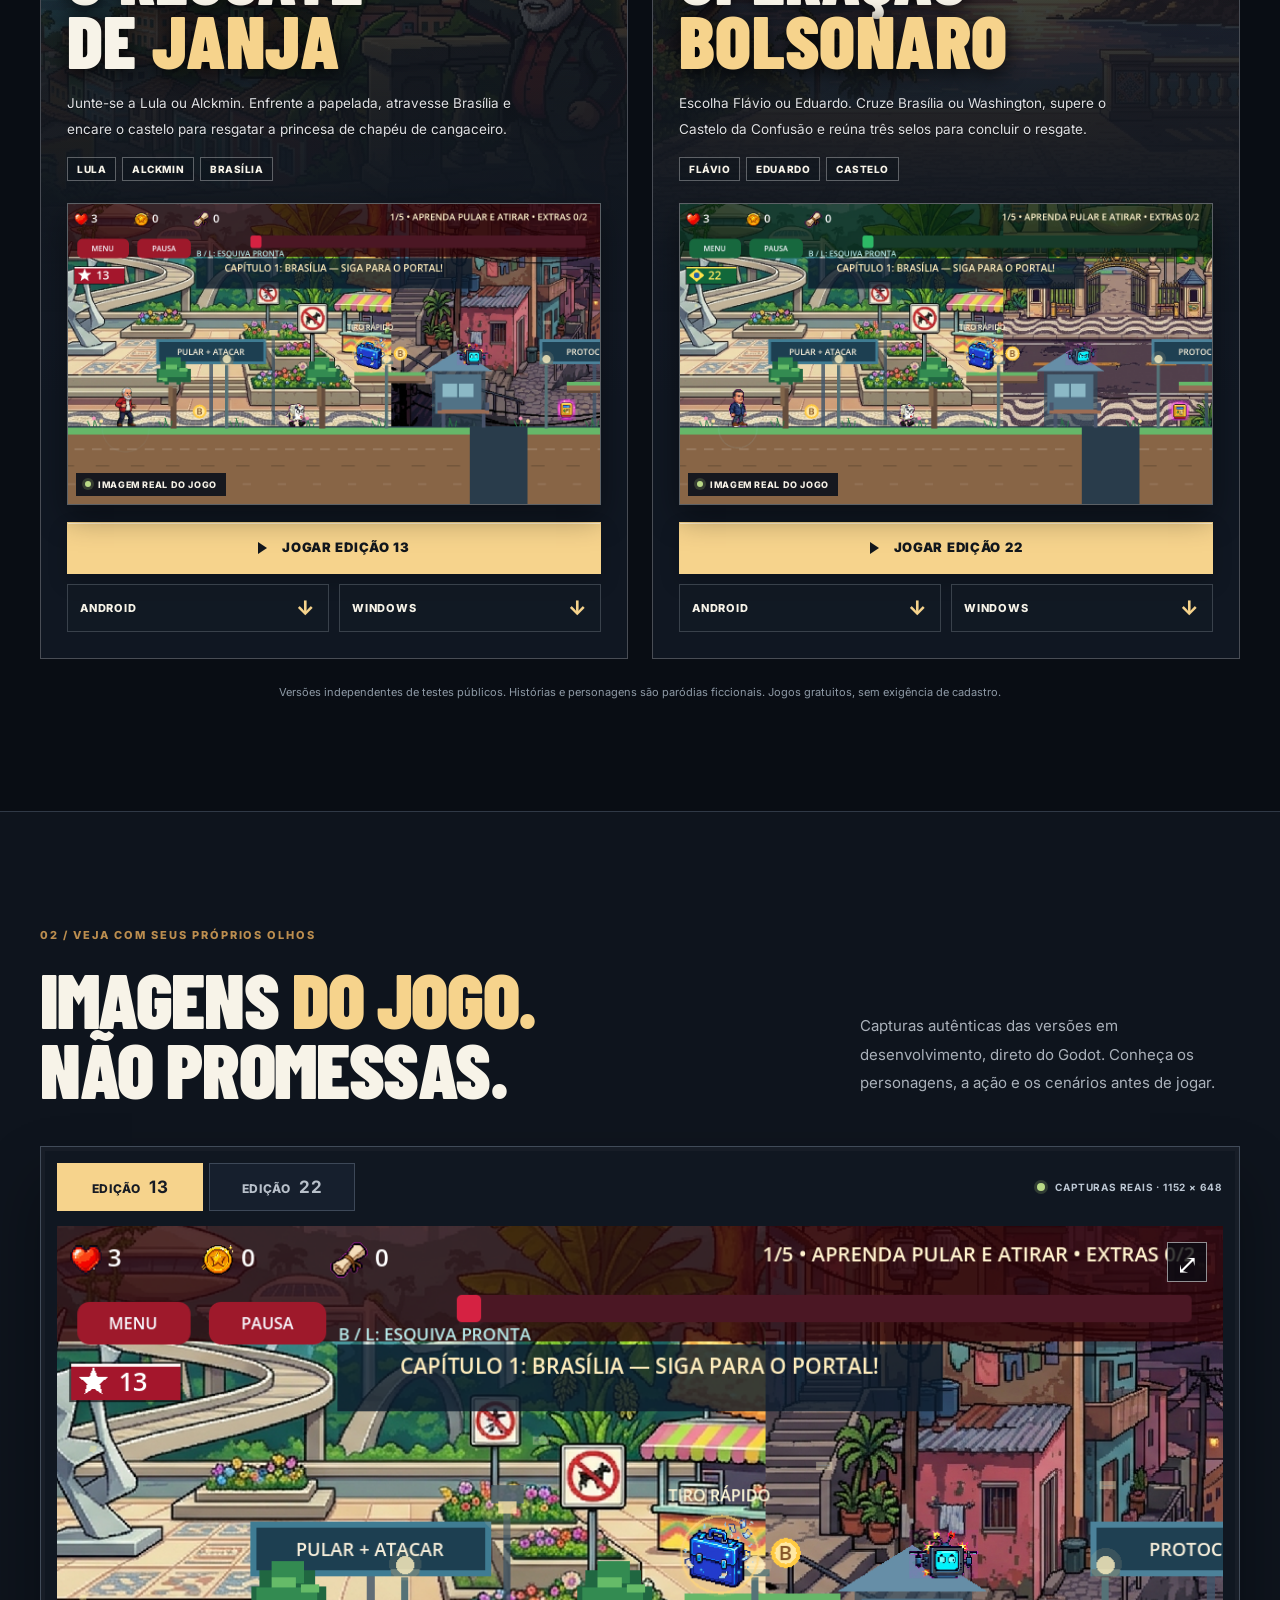
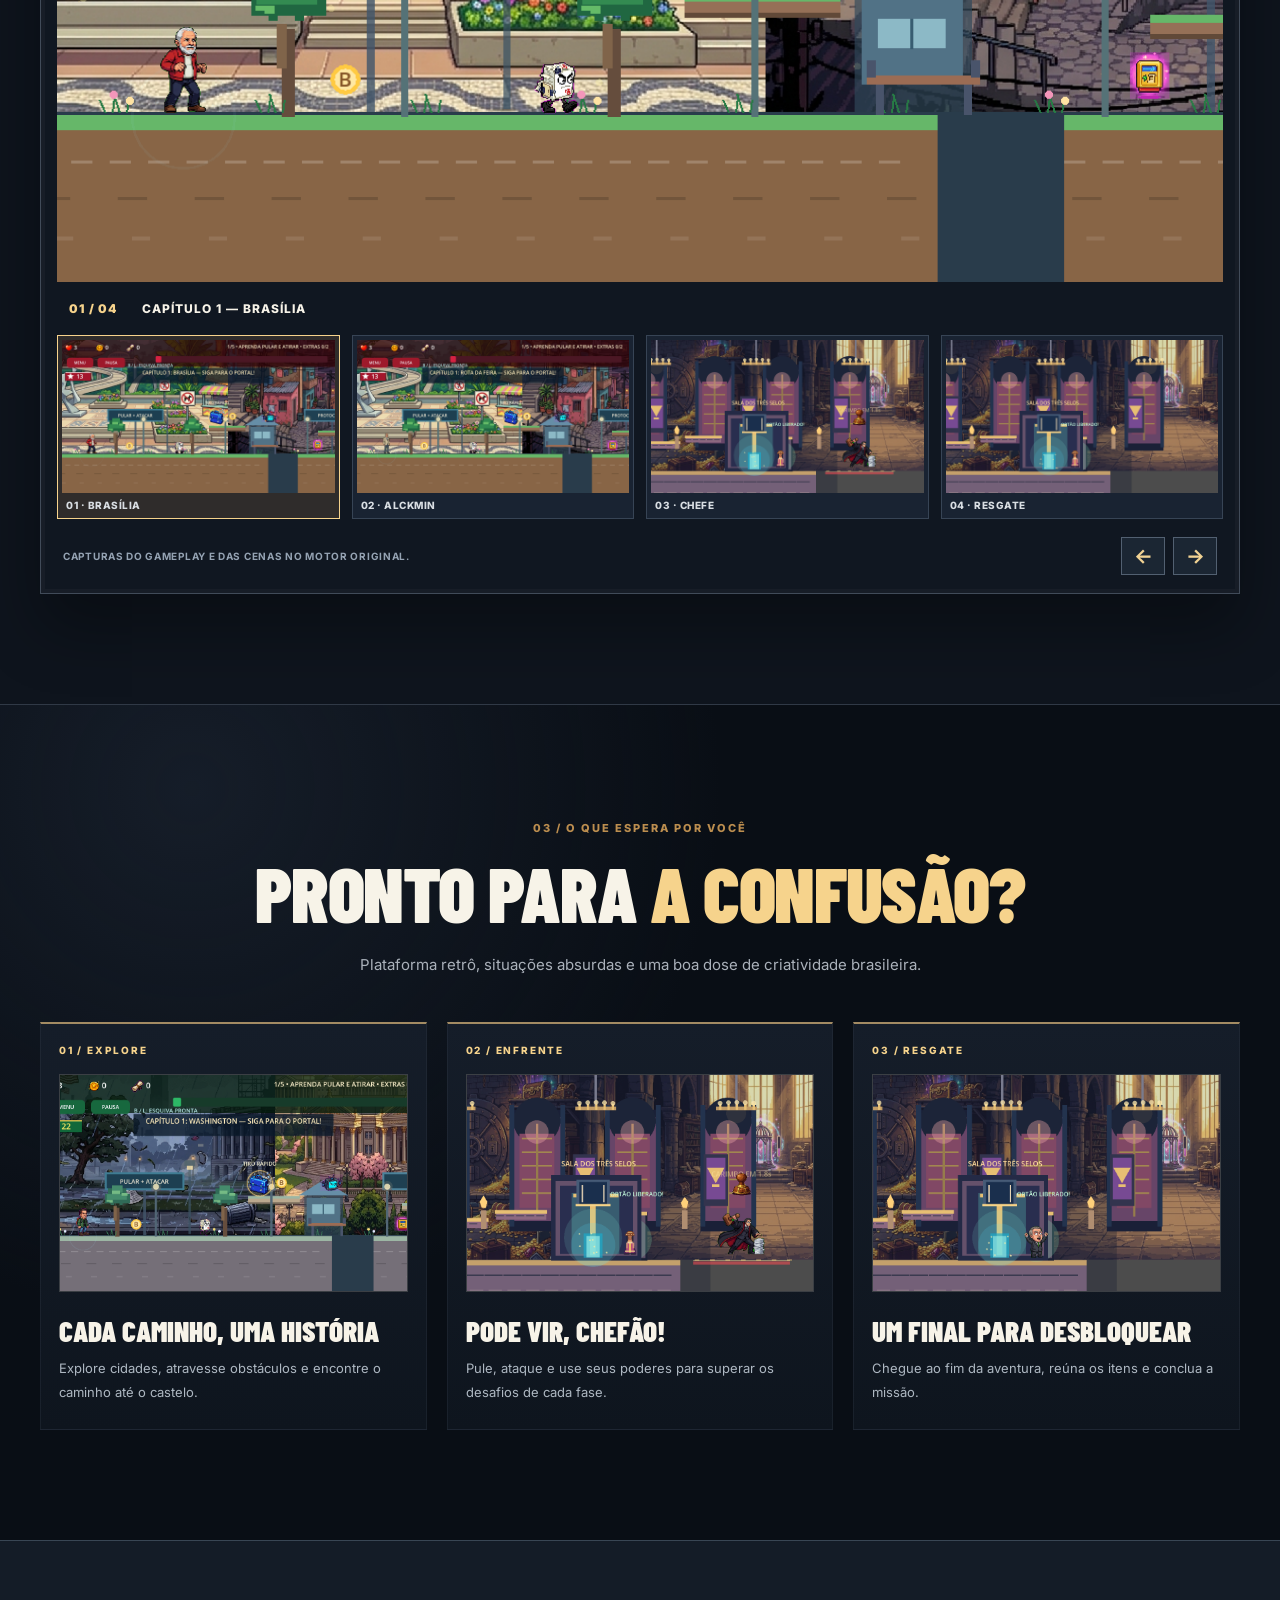
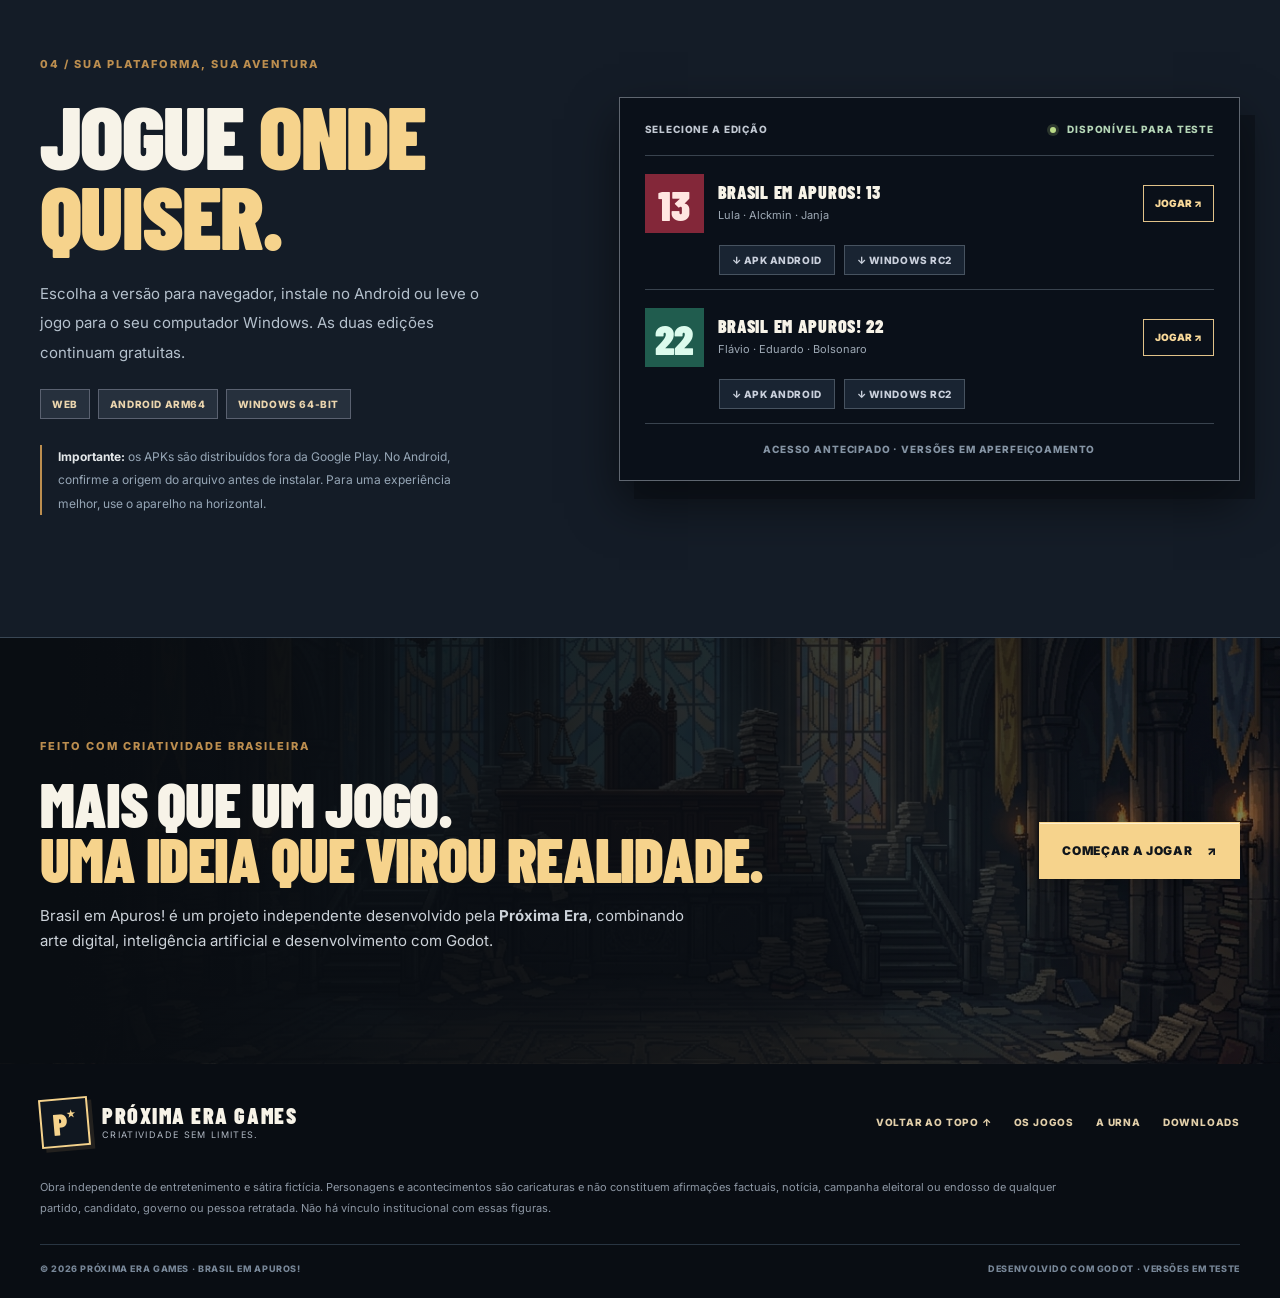
==== commit 2c3972a7: "feat(web): atualiza links dos downloads Windows para RC2 com Caramelo" ====
--- a/index.html
+++ b/index.html
@@ -103,7 +103,7 @@
             </div>
             <div class="edition-actions">
               <a class="button button-gold edition-play" href="./13/"><span class="play-triangle" aria-hidden="true"></span> JOGAR EDIÇÃO 13</a>
-              <div class="download-pair"><a href="https://github.com/giulianocruz/brasil-em-apuros-jogar/releases/download/v2026.10.26/BrasilEmApuros13_RC1_RELEASE.apk" download aria-label="Baixar edição 13 para Android">ANDROID <span aria-hidden="true">↓</span></a><a href="https://github.com/giulianocruz/brasil-em-apuros-jogar/releases/download/v2026.10.26/BrasilEmApuros13_WINDOWS_20261026.zip" download aria-label="Baixar edição 13 para Windows">WINDOWS <span aria-hidden="true">↓</span></a></div>
+              <div class="download-pair"><a href="https://github.com/giulianocruz/brasil-em-apuros-jogar/releases/download/v2026.10.26/BrasilEmApuros13_RC1_RELEASE.apk" download aria-label="Baixar edição 13 para Android">ANDROID <span aria-hidden="true">↓</span></a><a href="https://github.com/giulianocruz/brasil-em-apuros-jogar/releases/download/v2026.10.26.2/BrasilEmApuros13_RC2_WINDOWS.zip" download aria-label="Baixar edição 13 para Windows">WINDOWS <span aria-hidden="true">↓</span></a></div>
             </div>
           </article>
 
@@ -122,7 +122,7 @@
             </div>
             <div class="edition-actions">
               <a class="button button-gold edition-play" href="./22/"><span class="play-triangle" aria-hidden="true"></span> JOGAR EDIÇÃO 22</a>
-              <div class="download-pair"><a href="https://github.com/giulianocruz/brasil-em-apuros-jogar/releases/download/v2026.10.26/BrasilEmApuros22_RC1_RELEASE.apk" download aria-label="Baixar edição 22 para Android">ANDROID <span aria-hidden="true">↓</span></a><a href="https://github.com/giulianocruz/brasil-em-apuros-jogar/releases/download/v2026.10.26/BrasilEmApuros22_WINDOWS_20261026.zip" download aria-label="Baixar edição 22 para Windows">WINDOWS <span aria-hidden="true">↓</span></a></div>
+              <div class="download-pair"><a href="https://github.com/giulianocruz/brasil-em-apuros-jogar/releases/download/v2026.10.26/BrasilEmApuros22_RC1_RELEASE.apk" download aria-label="Baixar edição 22 para Android">ANDROID <span aria-hidden="true">↓</span></a><a href="https://github.com/giulianocruz/brasil-em-apuros-jogar/releases/download/v2026.10.26.2/BrasilEmApuros22_RC2_WINDOWS.zip" download aria-label="Baixar edição 22 para Windows">WINDOWS <span aria-hidden="true">↓</span></a></div>
             </div>
           </article>
         </div>
@@ -196,9 +196,9 @@
         <div class="platforms-board reveal">
           <div class="board-header"><span>SELECIONE A EDIÇÃO</span><span class="online-indicator"><span class="live-dot"></span> DISPONÍVEL PARA TESTE</span></div>
           <div class="board-item"><span class="board-num red-num">13</span><div class="board-text"><strong>BRASIL EM APUROS! 13</strong><small>Lula · Alckmin · Janja</small></div><a href="./13/" class="board-play" aria-label="Jogar edição 13 online">JOGAR ↗</a></div>
-          <div class="board-downloads"><a href="https://github.com/giulianocruz/brasil-em-apuros-jogar/releases/download/v2026.10.26/BrasilEmApuros13_RC1_RELEASE.apk" download>↓ APK ANDROID</a><a href="https://github.com/giulianocruz/brasil-em-apuros-jogar/releases/download/v2026.10.26/BrasilEmApuros13_WINDOWS_20261026.zip" download>↓ WINDOWS ZIP</a></div>
+          <div class="board-downloads"><a href="https://github.com/giulianocruz/brasil-em-apuros-jogar/releases/download/v2026.10.26/BrasilEmApuros13_RC1_RELEASE.apk" download>↓ APK ANDROID</a><a href="https://github.com/giulianocruz/brasil-em-apuros-jogar/releases/download/v2026.10.26.2/BrasilEmApuros13_RC2_WINDOWS.zip" download>↓ WINDOWS RC2</a></div>
           <div class="board-item"><span class="board-num green-num">22</span><div class="board-text"><strong>BRASIL EM APUROS! 22</strong><small>Flávio · Eduardo · Bolsonaro</small></div><a href="./22/" class="board-play" aria-label="Jogar edição 22 online">JOGAR ↗</a></div>
-          <div class="board-downloads"><a href="https://github.com/giulianocruz/brasil-em-apuros-jogar/releases/download/v2026.10.26/BrasilEmApuros22_RC1_RELEASE.apk" download>↓ APK ANDROID</a><a href="https://github.com/giulianocruz/brasil-em-apuros-jogar/releases/download/v2026.10.26/BrasilEmApuros22_WINDOWS_20261026.zip" download>↓ WINDOWS ZIP</a></div>
+          <div class="board-downloads"><a href="https://github.com/giulianocruz/brasil-em-apuros-jogar/releases/download/v2026.10.26/BrasilEmApuros22_RC1_RELEASE.apk" download>↓ APK ANDROID</a><a href="https://github.com/giulianocruz/brasil-em-apuros-jogar/releases/download/v2026.10.26.2/BrasilEmApuros22_RC2_WINDOWS.zip" download>↓ WINDOWS RC2</a></div>
           <div class="board-foot">ACESSO ANTECIPADO · VERSÕES EM APERFEIÇOAMENTO</div>
         </div>
       </div>
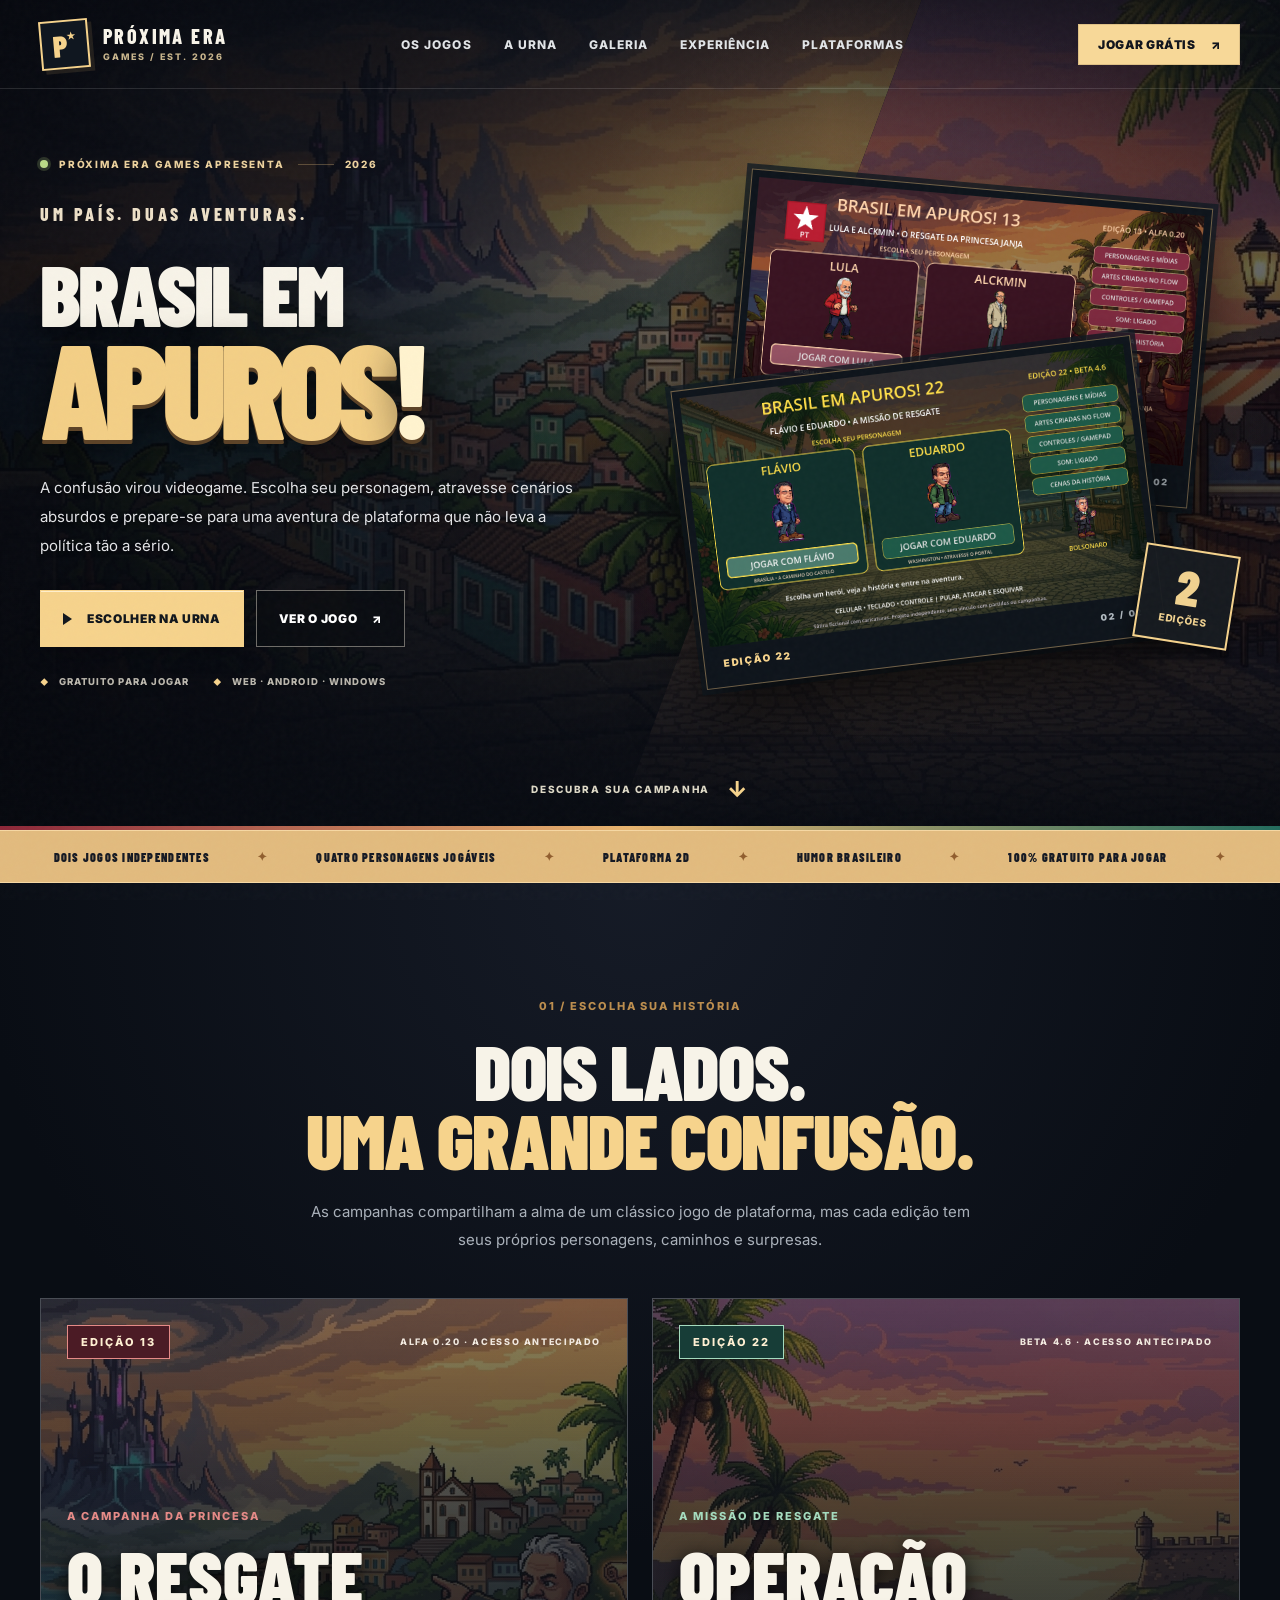
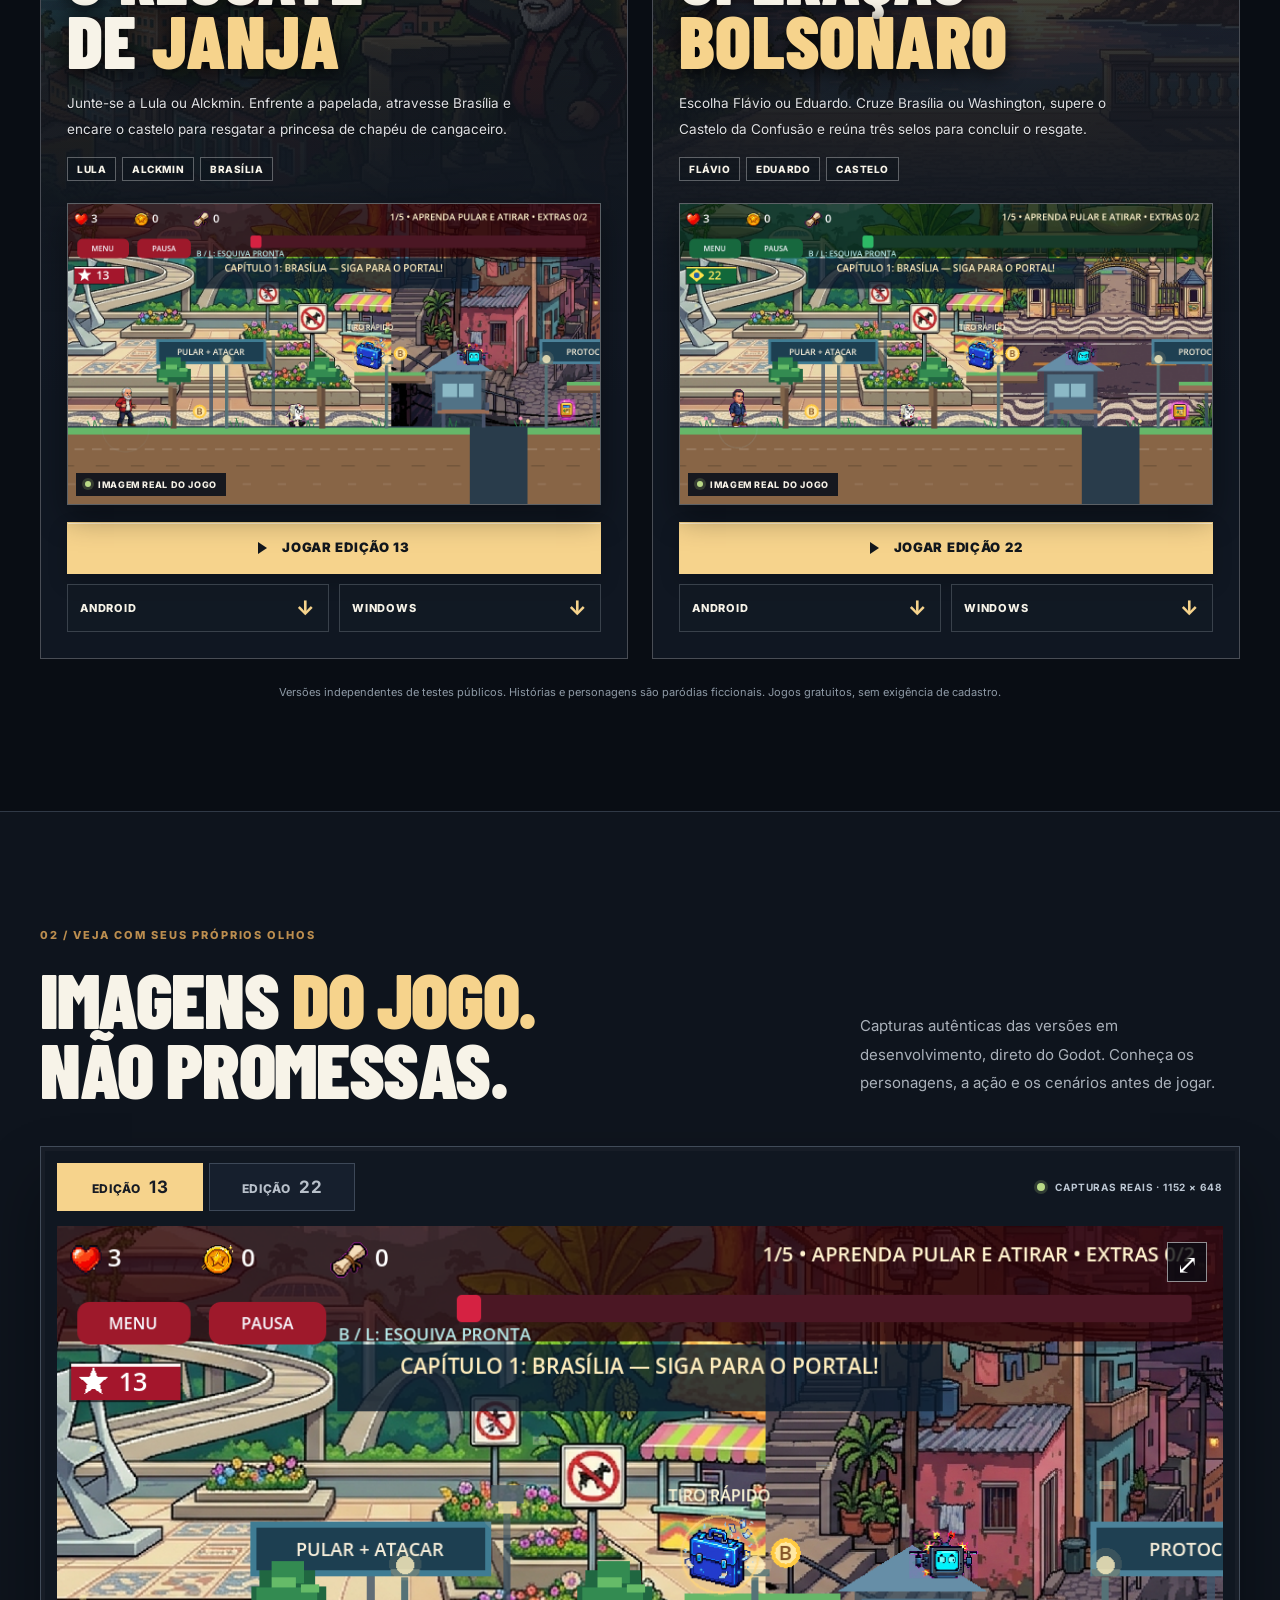
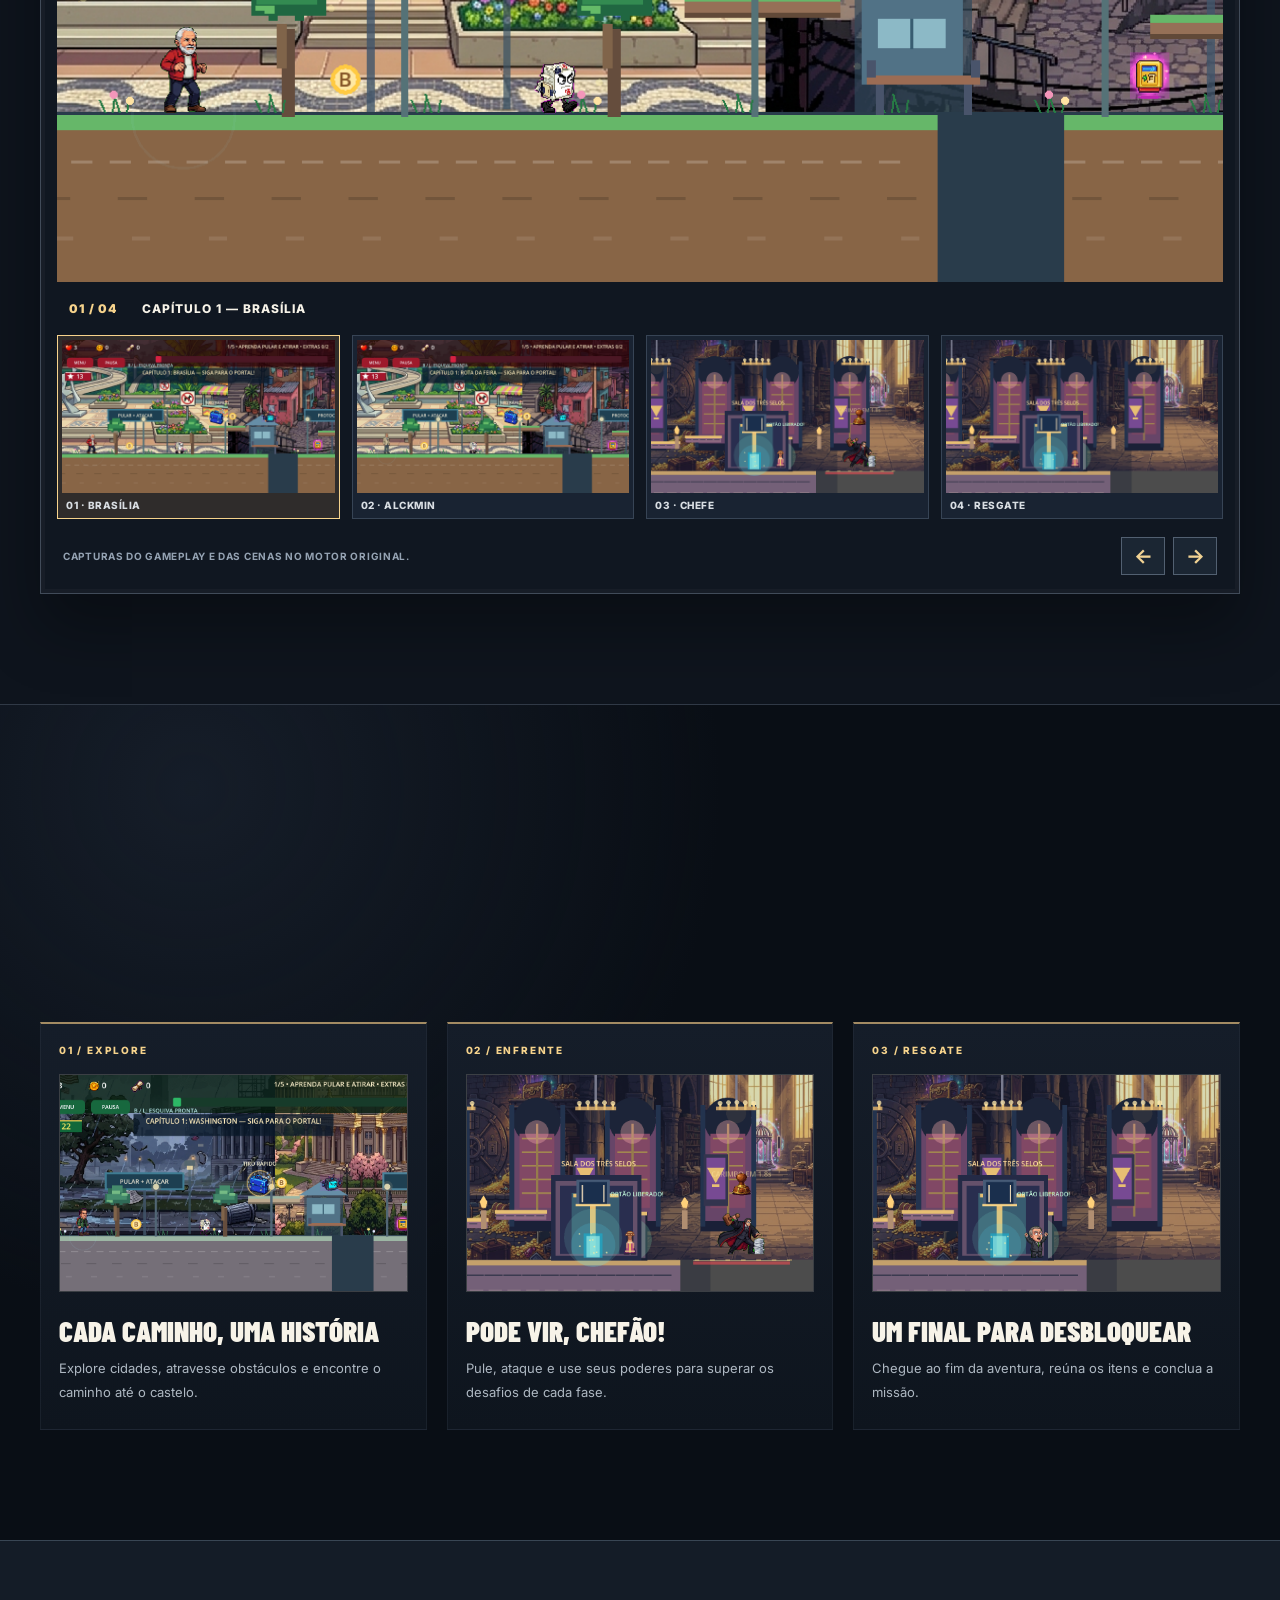
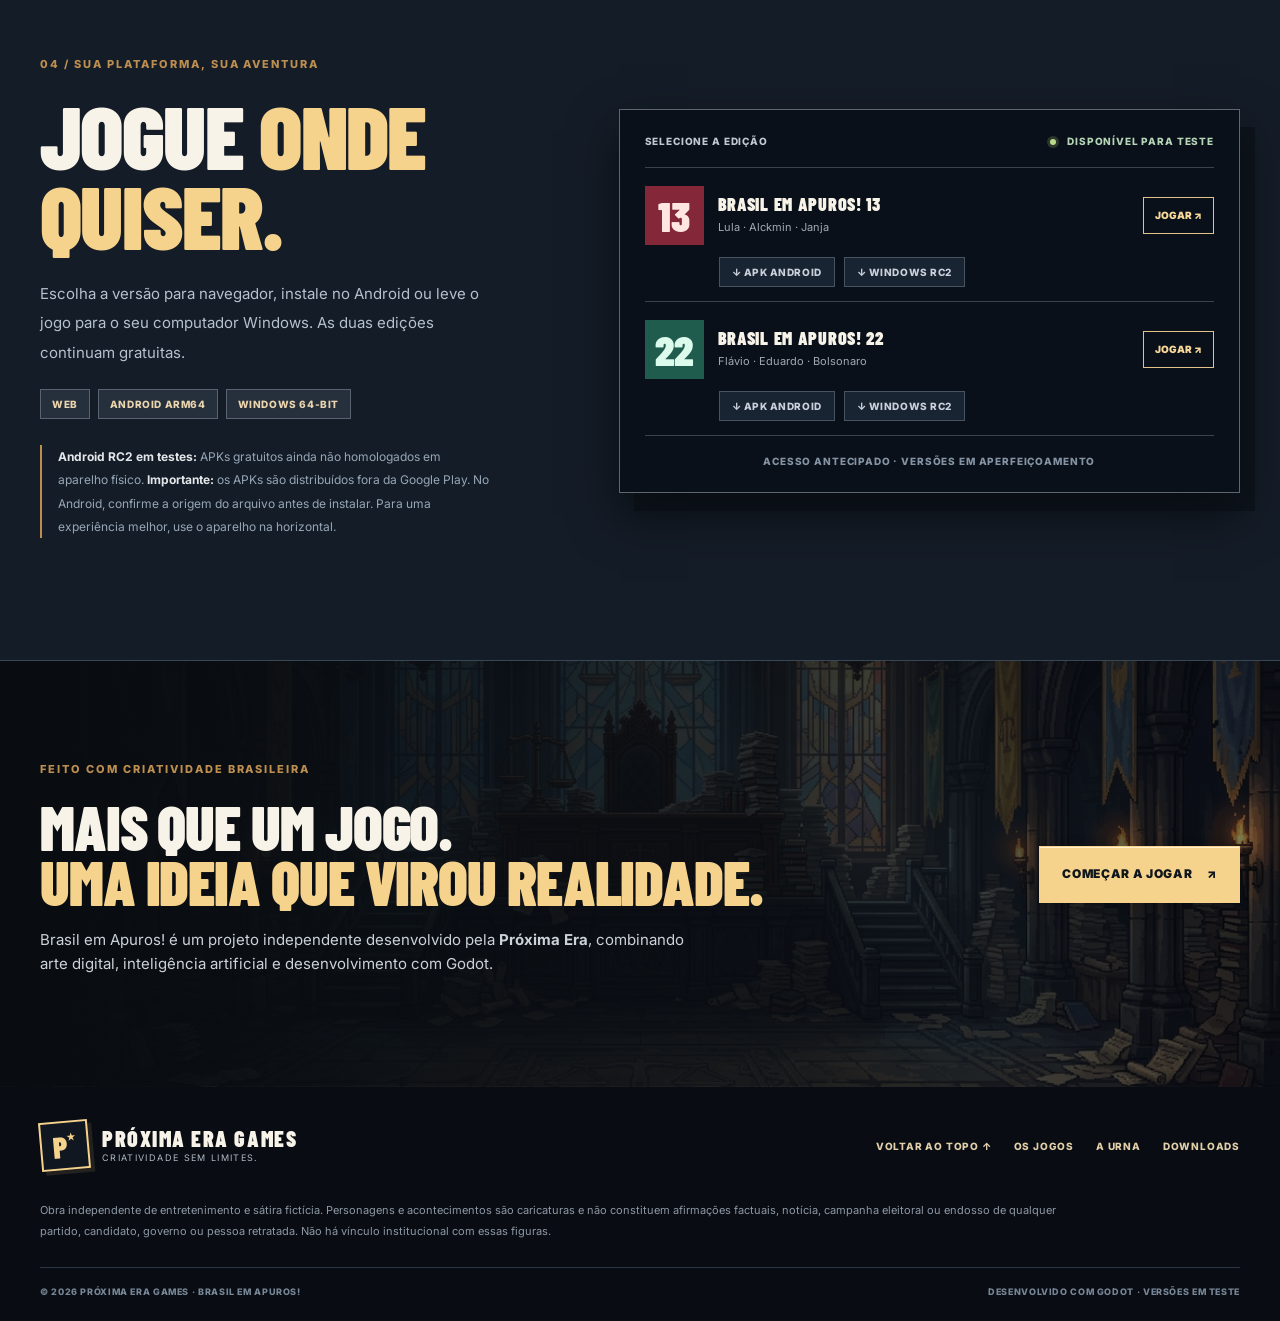
==== commit f1b702d1: "feat(portal): atualiza downloads Android 13 e 22 para RC2" ====
--- a/index.html
+++ b/index.html
@@ -103,7 +103,7 @@
             </div>
             <div class="edition-actions">
               <a class="button button-gold edition-play" href="./13/"><span class="play-triangle" aria-hidden="true"></span> JOGAR EDIÇÃO 13</a>
-              <div class="download-pair"><a href="https://github.com/giulianocruz/brasil-em-apuros-jogar/releases/download/v2026.10.26/BrasilEmApuros13_RC1_RELEASE.apk" download aria-label="Baixar edição 13 para Android">ANDROID <span aria-hidden="true">↓</span></a><a href="https://github.com/giulianocruz/brasil-em-apuros-jogar/releases/download/v2026.10.26.2/BrasilEmApuros13_RC2_WINDOWS.zip" download aria-label="Baixar edição 13 para Windows">WINDOWS <span aria-hidden="true">↓</span></a></div>
+              <div class="download-pair"><a href="https://github.com/giulianocruz/brasil-em-apuros-jogar/releases/download/v2026.10.27-android-rc2/BrasilEmApuros13_RC2_Caramelo_Teste_27-10-2026.apk" download aria-label="Baixar edição 13 para Android">ANDROID <span aria-hidden="true">↓</span></a><a href="https://github.com/giulianocruz/brasil-em-apuros-jogar/releases/download/v2026.10.26.2/BrasilEmApuros13_RC2_WINDOWS.zip" download aria-label="Baixar edição 13 para Windows">WINDOWS <span aria-hidden="true">↓</span></a></div>
             </div>
           </article>
 
@@ -122,7 +122,7 @@
             </div>
             <div class="edition-actions">
               <a class="button button-gold edition-play" href="./22/"><span class="play-triangle" aria-hidden="true"></span> JOGAR EDIÇÃO 22</a>
-              <div class="download-pair"><a href="https://github.com/giulianocruz/brasil-em-apuros-jogar/releases/download/v2026.10.26/BrasilEmApuros22_RC1_RELEASE.apk" download aria-label="Baixar edição 22 para Android">ANDROID <span aria-hidden="true">↓</span></a><a href="https://github.com/giulianocruz/brasil-em-apuros-jogar/releases/download/v2026.10.26.2/BrasilEmApuros22_RC2_WINDOWS.zip" download aria-label="Baixar edição 22 para Windows">WINDOWS <span aria-hidden="true">↓</span></a></div>
+              <div class="download-pair"><a href="https://github.com/giulianocruz/brasil-em-apuros-jogar/releases/download/v2026.10.27-android-rc2/BrasilEmApuros22_RC2_Caramelo_Teste_27-10-2026.apk" download aria-label="Baixar edição 22 para Android">ANDROID <span aria-hidden="true">↓</span></a><a href="https://github.com/giulianocruz/brasil-em-apuros-jogar/releases/download/v2026.10.26.2/BrasilEmApuros22_RC2_WINDOWS.zip" download aria-label="Baixar edição 22 para Windows">WINDOWS <span aria-hidden="true">↓</span></a></div>
             </div>
           </article>
         </div>
@@ -191,14 +191,14 @@
           <h2 id="platforms-title">JOGUE <em>ONDE QUISER.</em></h2>
           <p>Escolha a versão para navegador, instale no Android ou leve o jogo para o seu computador Windows. As duas edições continuam gratuitas.</p>
           <div class="platform-chips"><span>WEB</span><span>ANDROID ARM64</span><span>WINDOWS 64-BIT</span></div>
-          <p class="platform-note"><strong>Importante:</strong> os APKs são distribuídos fora da Google Play. No Android, confirme a origem do arquivo antes de instalar. Para uma experiência melhor, use o aparelho na horizontal.</p>
+          <p class="platform-note"><strong>Android RC2 em testes:</strong> APKs gratuitos ainda não homologados em aparelho físico. <strong>Importante:</strong> os APKs são distribuídos fora da Google Play. No Android, confirme a origem do arquivo antes de instalar. Para uma experiência melhor, use o aparelho na horizontal.</p>
         </div>
         <div class="platforms-board reveal">
           <div class="board-header"><span>SELECIONE A EDIÇÃO</span><span class="online-indicator"><span class="live-dot"></span> DISPONÍVEL PARA TESTE</span></div>
           <div class="board-item"><span class="board-num red-num">13</span><div class="board-text"><strong>BRASIL EM APUROS! 13</strong><small>Lula · Alckmin · Janja</small></div><a href="./13/" class="board-play" aria-label="Jogar edição 13 online">JOGAR ↗</a></div>
-          <div class="board-downloads"><a href="https://github.com/giulianocruz/brasil-em-apuros-jogar/releases/download/v2026.10.26/BrasilEmApuros13_RC1_RELEASE.apk" download>↓ APK ANDROID</a><a href="https://github.com/giulianocruz/brasil-em-apuros-jogar/releases/download/v2026.10.26.2/BrasilEmApuros13_RC2_WINDOWS.zip" download>↓ WINDOWS RC2</a></div>
+          <div class="board-downloads"><a href="https://github.com/giulianocruz/brasil-em-apuros-jogar/releases/download/v2026.10.27-android-rc2/BrasilEmApuros13_RC2_Caramelo_Teste_27-10-2026.apk" download>↓ APK ANDROID</a><a href="https://github.com/giulianocruz/brasil-em-apuros-jogar/releases/download/v2026.10.26.2/BrasilEmApuros13_RC2_WINDOWS.zip" download>↓ WINDOWS RC2</a></div>
           <div class="board-item"><span class="board-num green-num">22</span><div class="board-text"><strong>BRASIL EM APUROS! 22</strong><small>Flávio · Eduardo · Bolsonaro</small></div><a href="./22/" class="board-play" aria-label="Jogar edição 22 online">JOGAR ↗</a></div>
-          <div class="board-downloads"><a href="https://github.com/giulianocruz/brasil-em-apuros-jogar/releases/download/v2026.10.26/BrasilEmApuros22_RC1_RELEASE.apk" download>↓ APK ANDROID</a><a href="https://github.com/giulianocruz/brasil-em-apuros-jogar/releases/download/v2026.10.26.2/BrasilEmApuros22_RC2_WINDOWS.zip" download>↓ WINDOWS RC2</a></div>
+          <div class="board-downloads"><a href="https://github.com/giulianocruz/brasil-em-apuros-jogar/releases/download/v2026.10.27-android-rc2/BrasilEmApuros22_RC2_Caramelo_Teste_27-10-2026.apk" download>↓ APK ANDROID</a><a href="https://github.com/giulianocruz/brasil-em-apuros-jogar/releases/download/v2026.10.26.2/BrasilEmApuros22_RC2_WINDOWS.zip" download>↓ WINDOWS RC2</a></div>
           <div class="board-foot">ACESSO ANTECIPADO · VERSÕES EM APERFEIÇOAMENTO</div>
         </div>
       </div>
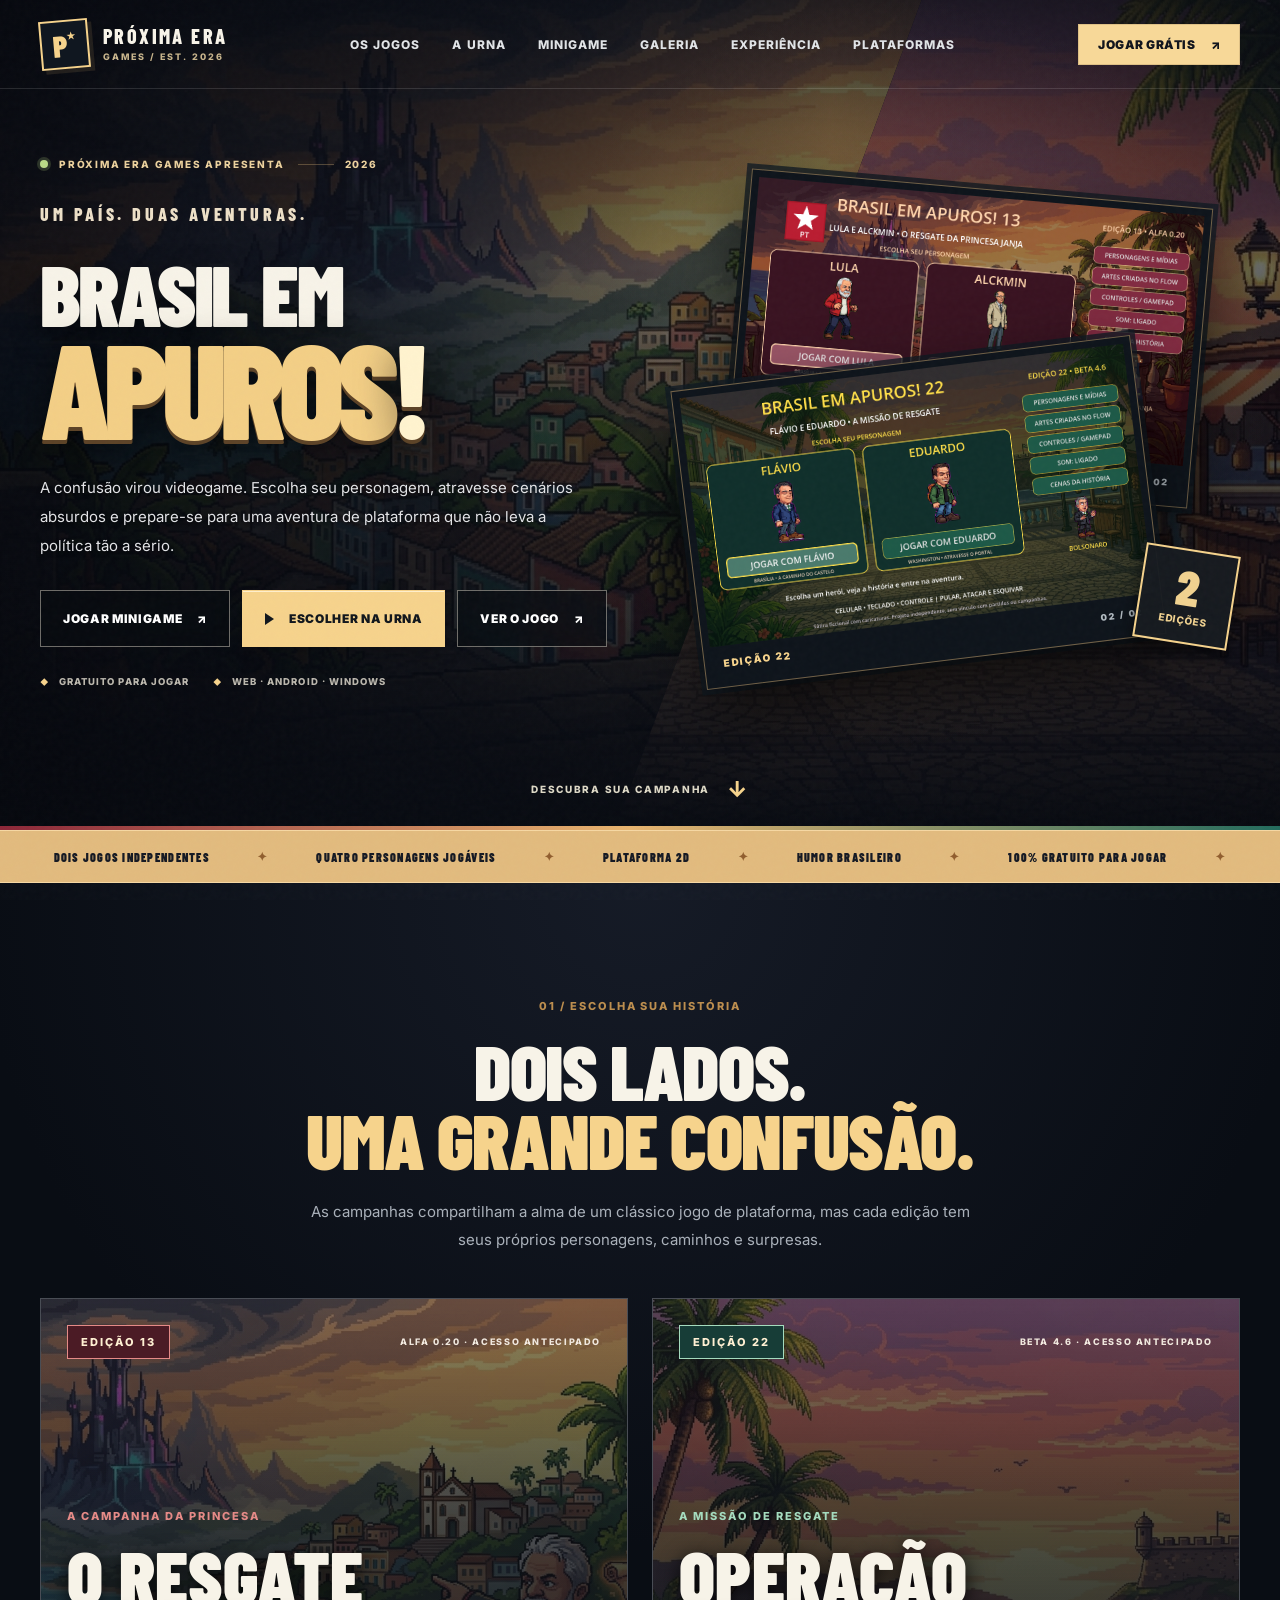
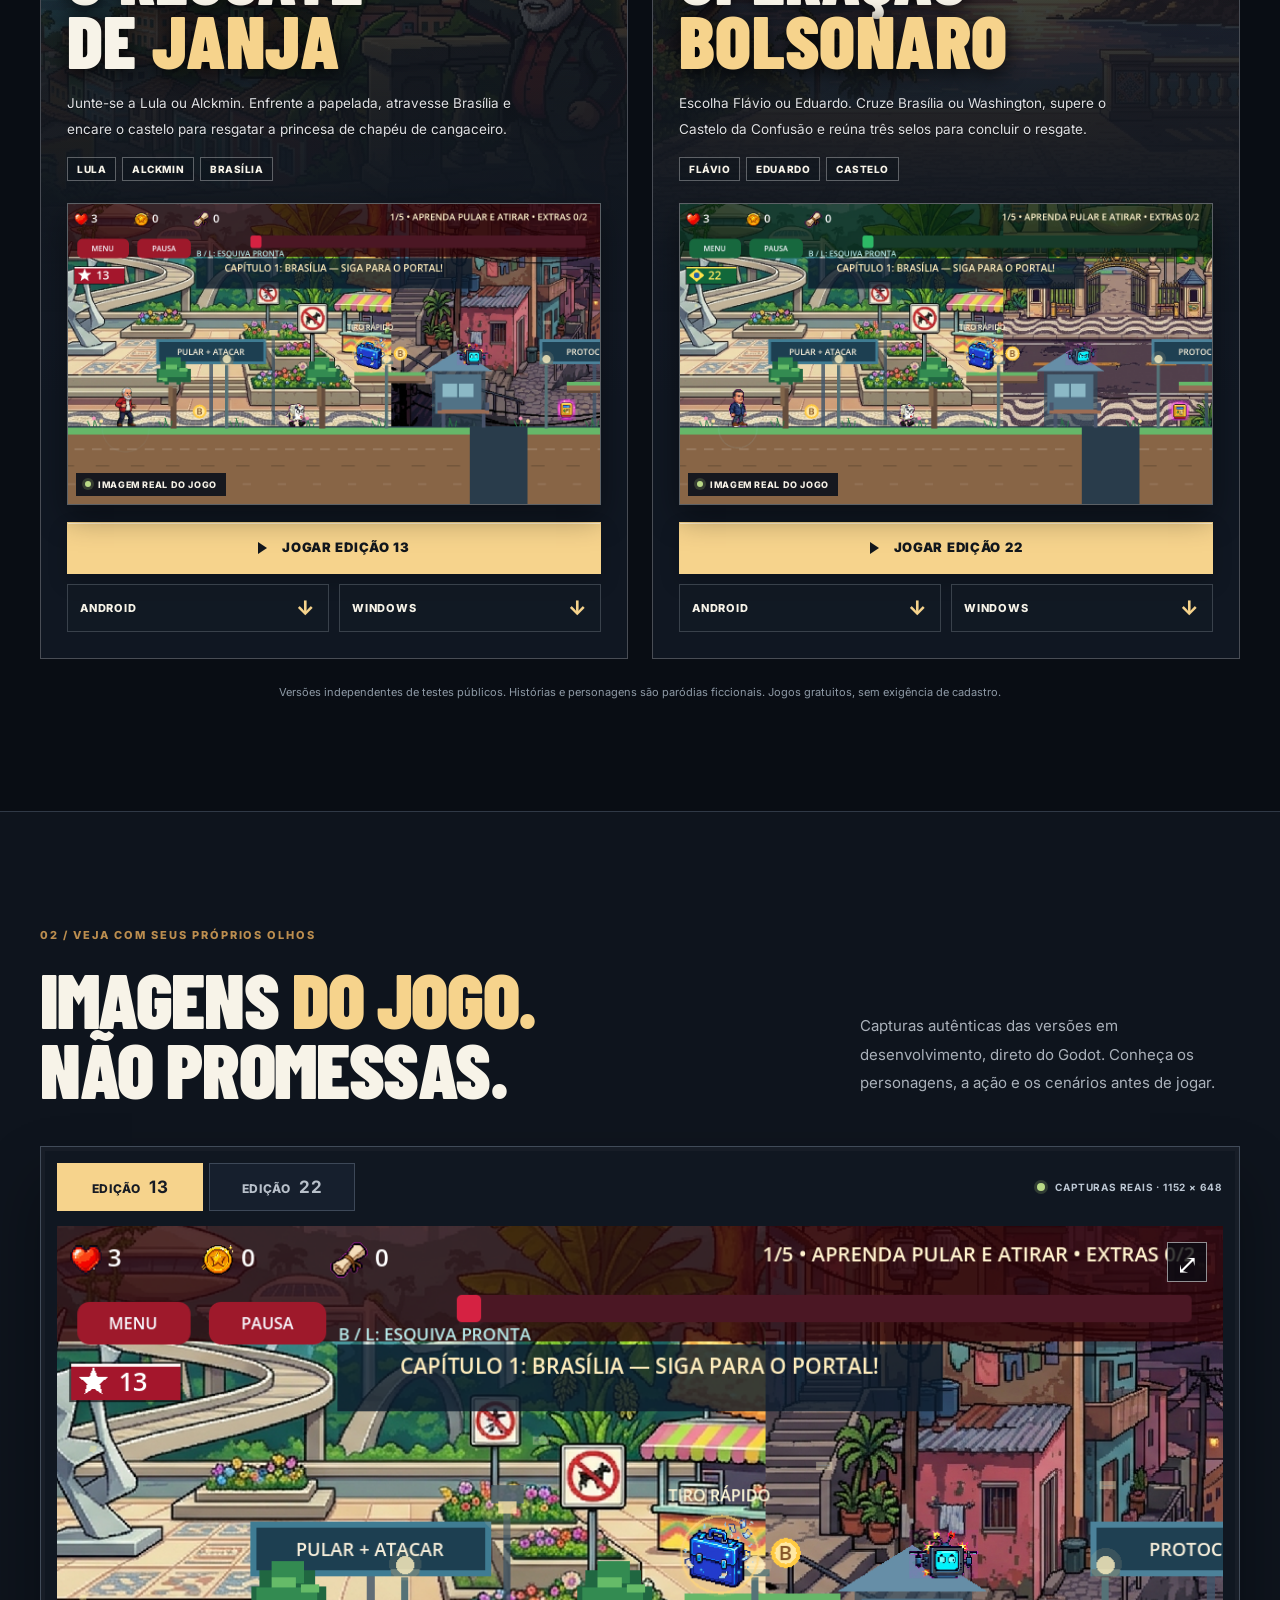
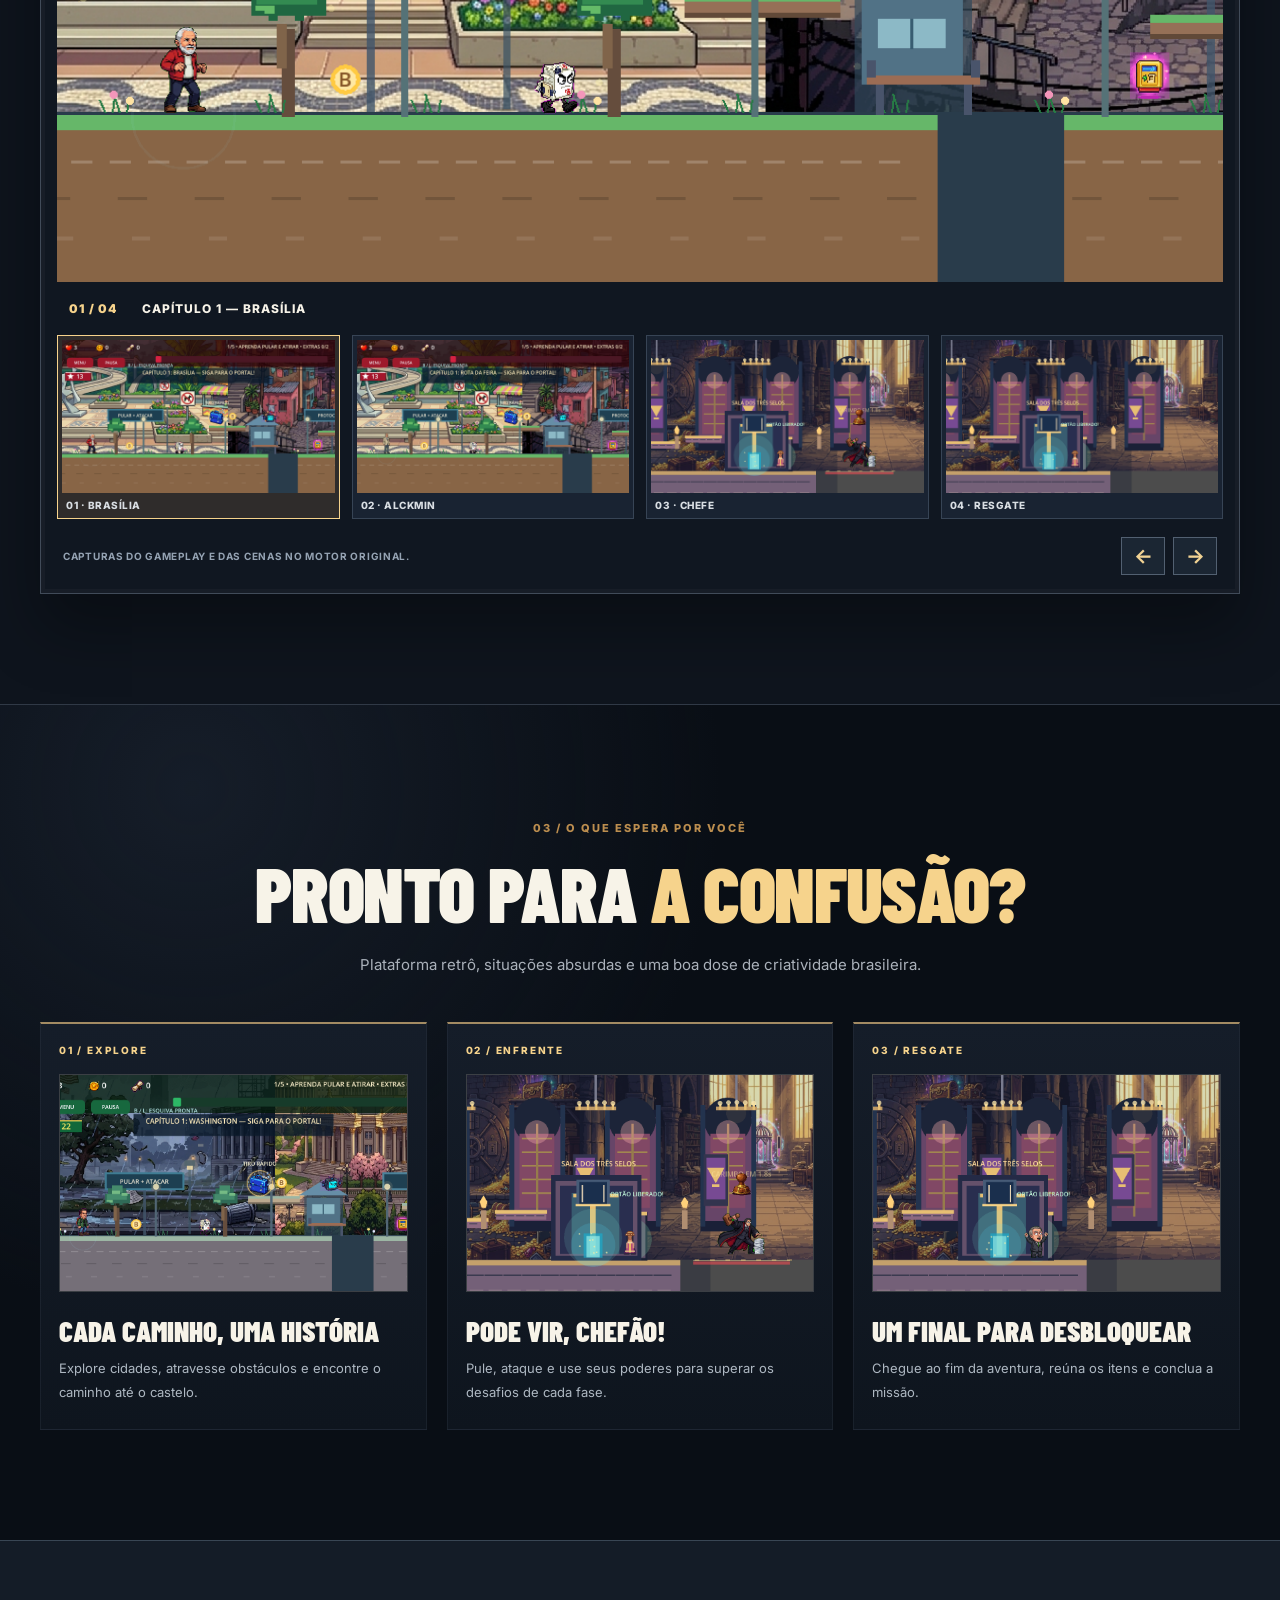
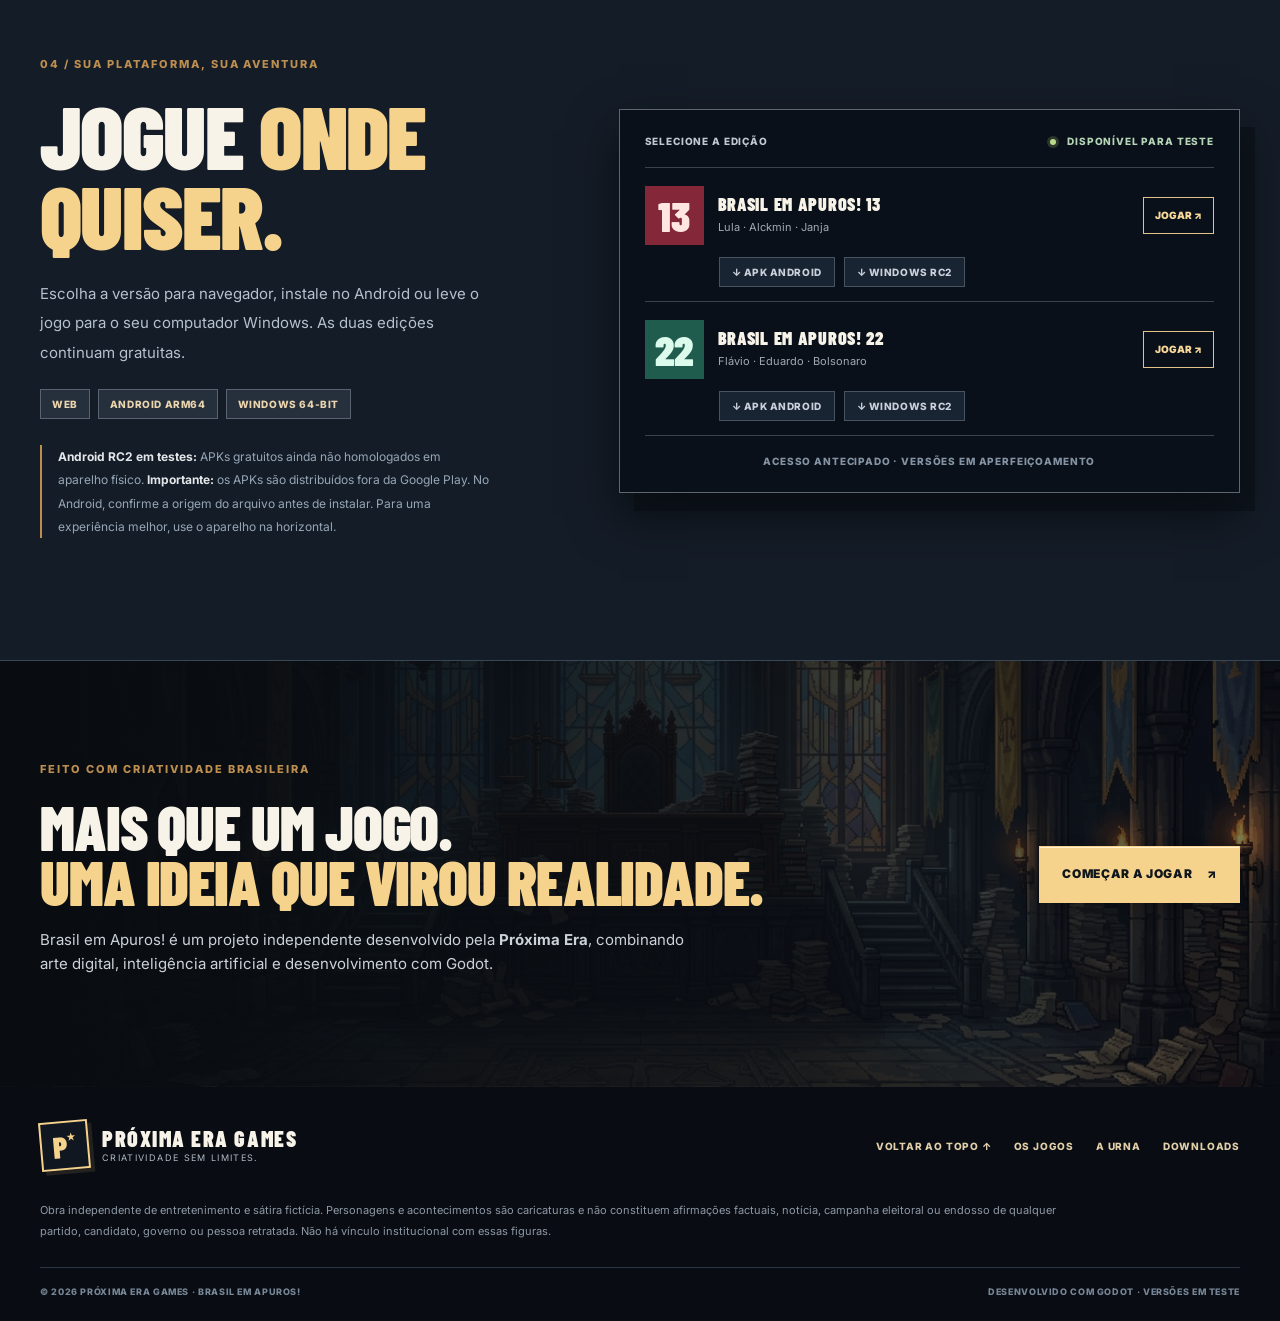
==== commit 302ead73: "feat: publish Brasil em Apuros Correria arcade with 13/22 playable cast and recycled Godot art" ====
--- a/index.html
+++ b/index.html
@@ -28,6 +28,7 @@
       <nav class="desktop-nav" aria-label="Navegação principal">
         <a href="#edicoes">OS JOGOS</a>
         <a href="./urna.html">A URNA</a>
+        <a href="./arcade/">MINIGAME</a>
         <a href="#galeria">GALERIA</a>
         <a href="#experiencia">EXPERIÊNCIA</a>
         <a href="#downloads">PLATAFORMAS</a>
@@ -48,6 +49,7 @@
           <h1 id="hero-title"><span>BRASIL EM</span><strong>APUROS<span class="hero-bang">!</span></strong></h1>
           <p class="hero-lead">A confusão virou videogame. Escolha seu personagem, atravesse cenários absurdos e prepare-se para uma aventura de plataforma que não leva a política tão a sério.</p>
           <div class="hero-actions">
+            <a class="button button-outline button-lg" href="./arcade/">JOGAR MINIGAME <span aria-hidden="true">↗</span></a>
             <a class="button button-gold button-lg" href="./urna.html"><span class="play-triangle" aria-hidden="true"></span> ESCOLHER NA URNA</a>
             <a class="button button-outline button-lg" href="#galeria">VER O JOGO <span aria-hidden="true">↗</span></a>
           </div>
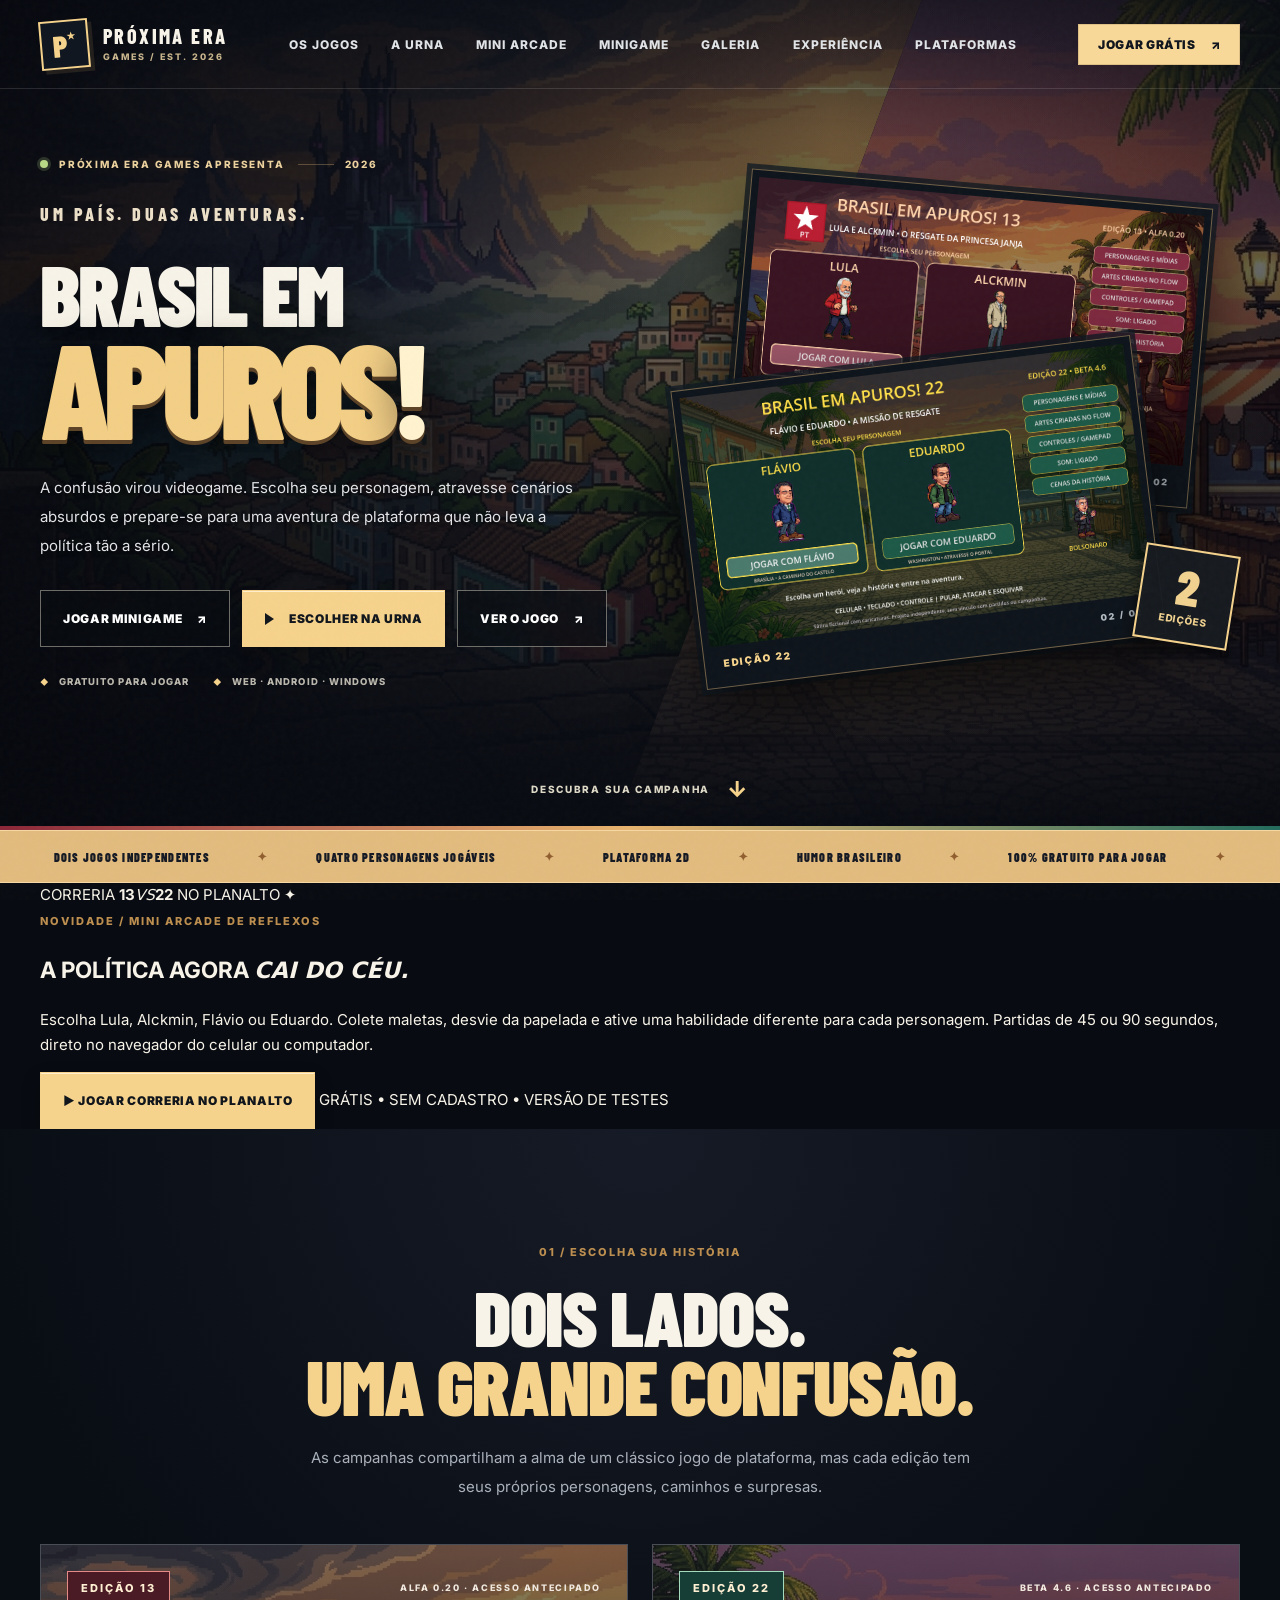
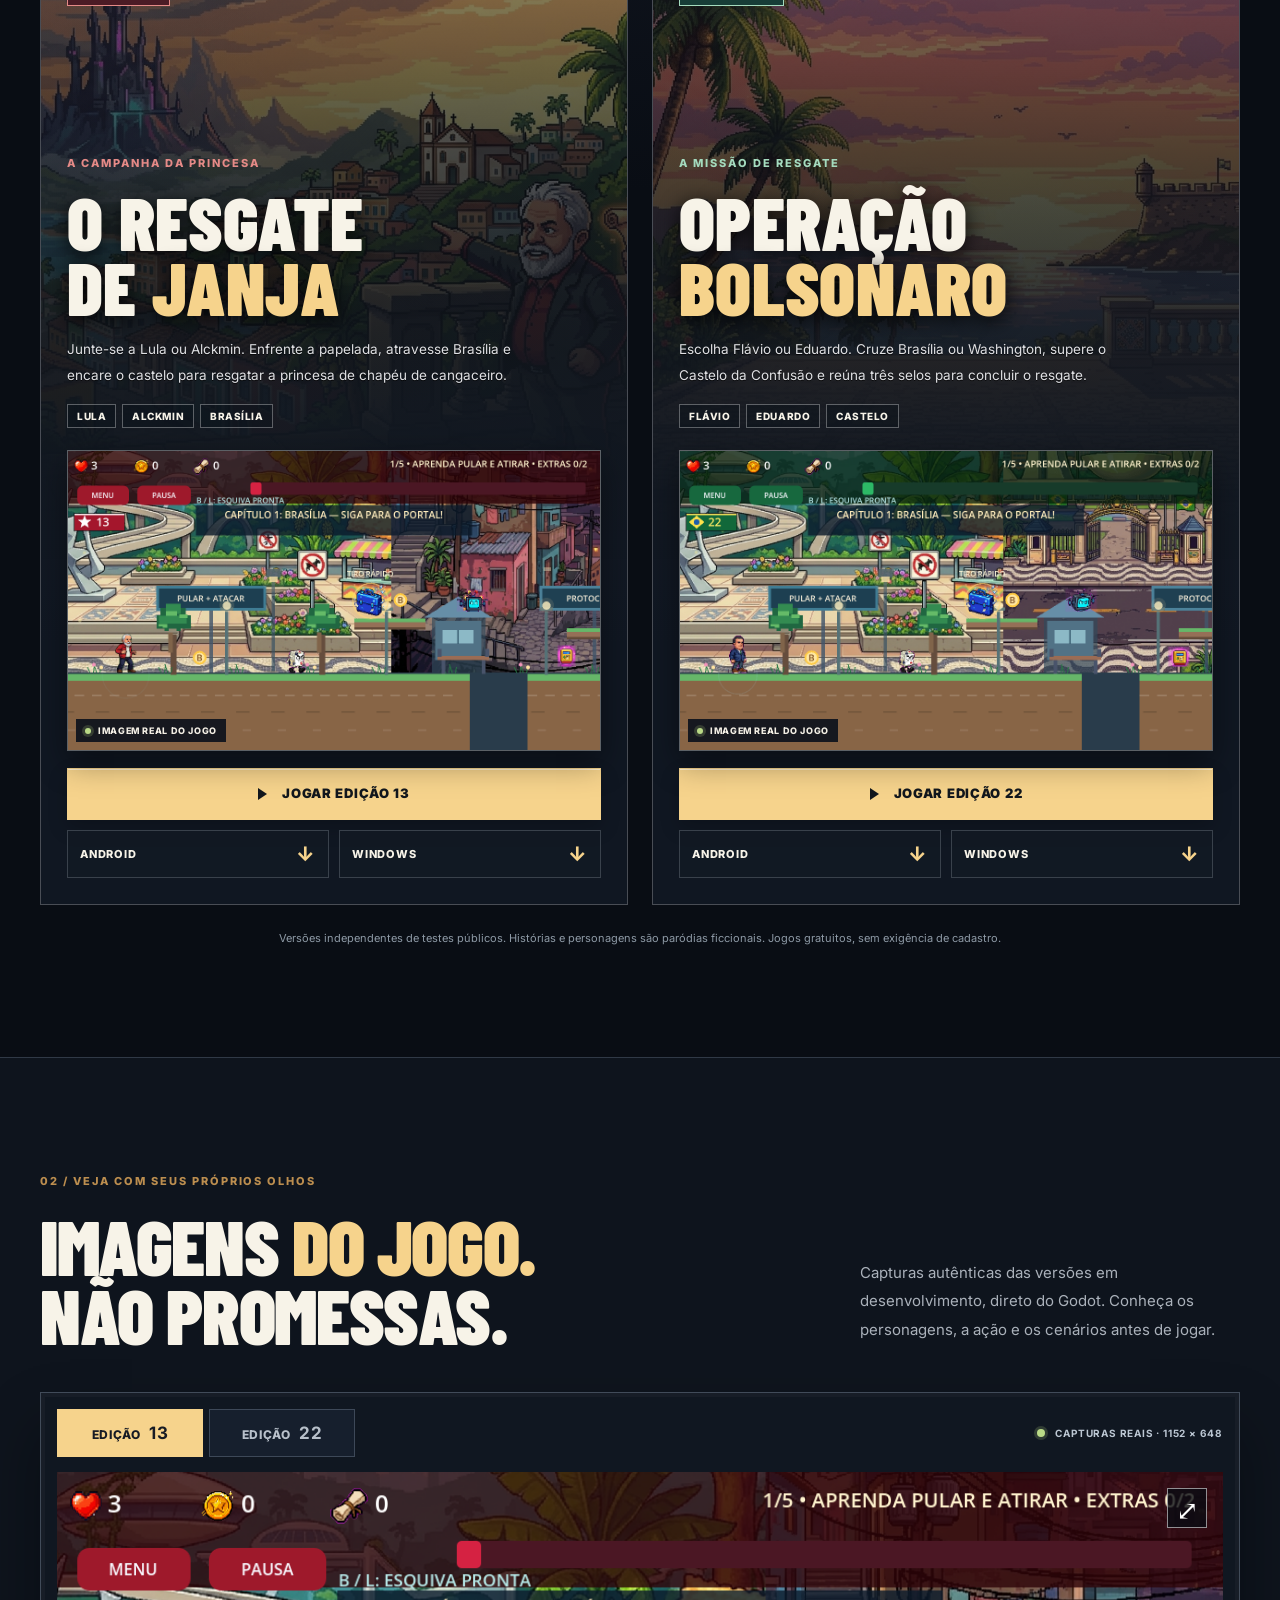
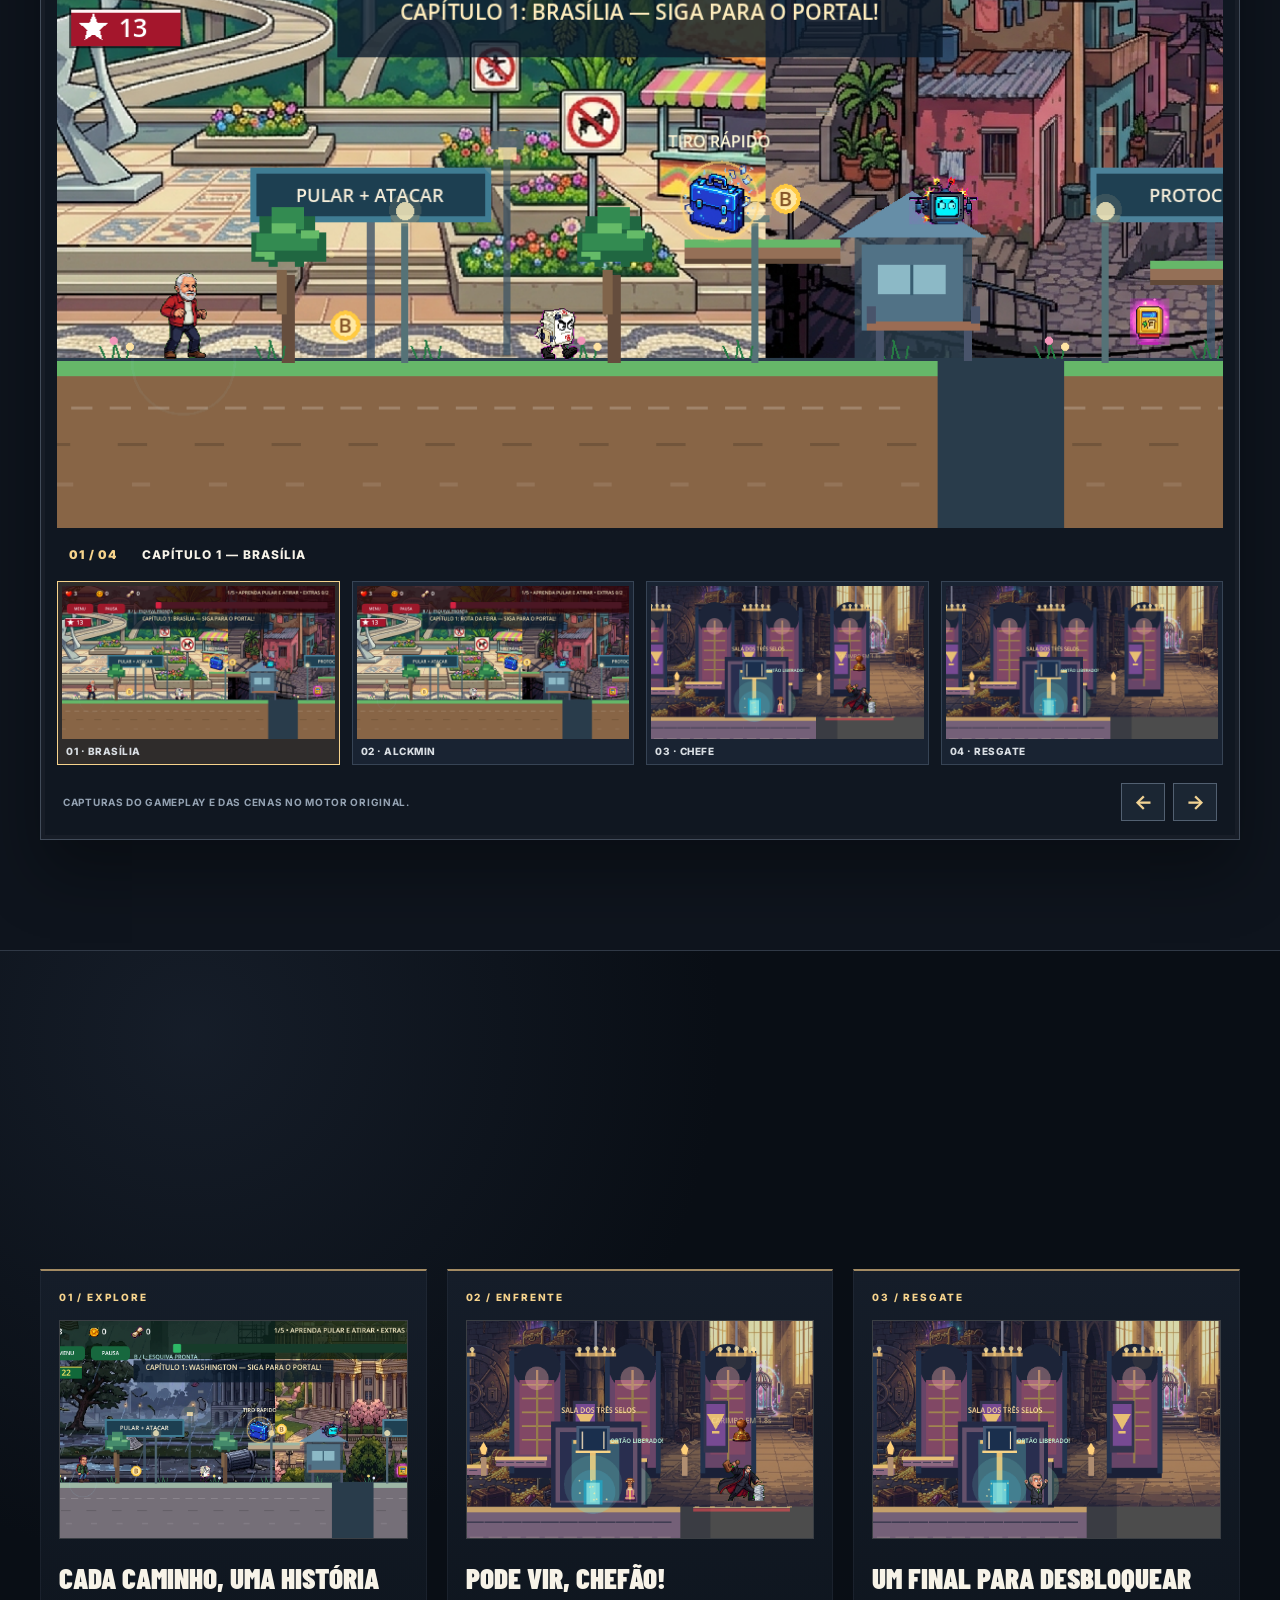
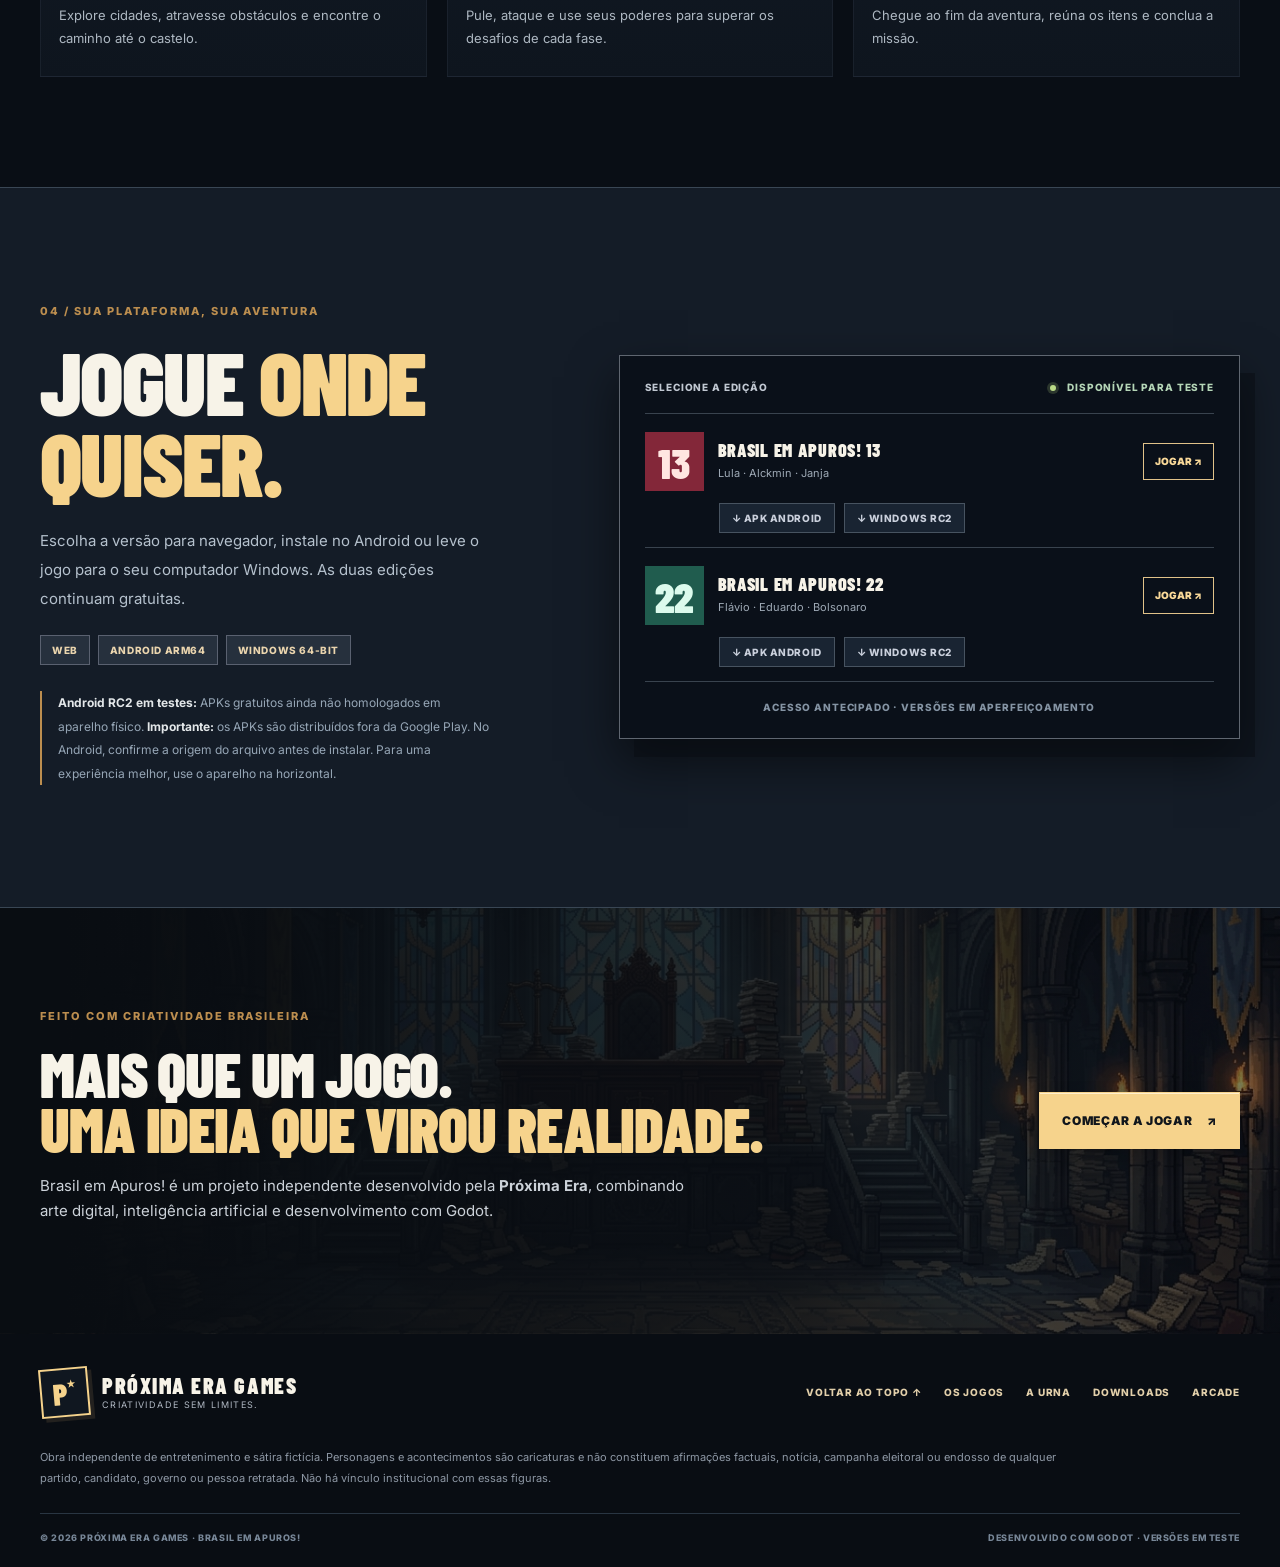
==== commit 72165bcf: "feat(portal): showcase Correria no Planalto as a third playable arcade experience" ====
--- a/index.html
+++ b/index.html
@@ -13,7 +13,7 @@
   <link rel="preconnect" href="https://fonts.googleapis.com">
   <link rel="preconnect" href="https://fonts.gstatic.com" crossorigin>
   <link href="https://fonts.googleapis.com/css2?family=Barlow+Condensed:wght@500;600;700;800;900&family=Inter:wght@400;500;600;700;800&display=swap" rel="stylesheet">
-  <link rel="stylesheet" href="./premium.css?v=2">
+  <link rel="stylesheet" href="./premium.css?v=3">
   <script defer src="./premium.js?v=2"></script>
 </head>
 <body>
@@ -28,6 +28,7 @@
       <nav class="desktop-nav" aria-label="Navegação principal">
         <a href="#edicoes">OS JOGOS</a>
         <a href="./urna.html">A URNA</a>
+        <a href="./arcade/">MINI ARCADE</a>
         <a href="./arcade/">MINIGAME</a>
         <a href="#galeria">GALERIA</a>
         <a href="#experiencia">EXPERIÊNCIA</a>
@@ -82,6 +83,25 @@
       </div>
     </div>
 
+    <section class="arcade-feature" aria-labelledby="arcade-title" id="correria">
+      <div class="container arcade-feature-inner">
+        <div class="arcade-feature-mark" aria-hidden="true">
+          <span class="arcade-mark-title">CORRERIA</span>
+          <span class="arcade-mark-vs"><b>13</b><em>VS</em><b>22</b></span>
+          <span class="arcade-mark-bottom">NO PLANALTO ✦</span>
+        </div>
+        <div class="arcade-feature-info">
+          <span class="kicker">NOVIDADE / MINI ARCADE DE REFLEXOS</span>
+          <h2 id="arcade-title">A POLÍTICA AGORA <em>CAI DO CÉU.</em></h2>
+          <p>Escolha Lula, Alckmin, Flávio ou Eduardo. Colete maletas, desvie da papelada e ative uma habilidade diferente para cada personagem. Partidas de 45 ou 90 segundos, direto no navegador do celular ou computador.</p>
+          <div class="arcade-feature-actions">
+            <a class="button button-gold button-lg" href="./arcade/">▶ JOGAR CORRERIA NO PLANALTO</a>
+            <span>GRÁTIS • SEM CADASTRO • VERSÃO DE TESTES</span>
+          </div>
+        </div>
+      </div>
+    </section>
+
     <section class="section editions" id="edicoes" aria-labelledby="edicoes-title">
       <div class="container">
         <div class="section-head center reveal">
@@ -217,7 +237,7 @@
 
   <footer class="footer">
     <div class="container">
-      <div class="footer-main"><div class="footer-logo"><span class="brand-mark">P<span>★</span></span><div><b>PRÓXIMA ERA GAMES</b><small>CRIATIVIDADE SEM LIMITES.</small></div></div><div class="footer-links"><a href="#inicio">VOLTAR AO TOPO ↑</a><a href="#edicoes">OS JOGOS</a><a href="./urna.html">A URNA</a><a href="#downloads">DOWNLOADS</a></div></div>
+      <div class="footer-main"><div class="footer-logo"><span class="brand-mark">P<span>★</span></span><div><b>PRÓXIMA ERA GAMES</b><small>CRIATIVIDADE SEM LIMITES.</small></div></div><div class="footer-links"><a href="#inicio">VOLTAR AO TOPO ↑</a><a href="#edicoes">OS JOGOS</a><a href="./urna.html">A URNA</a><a href="#downloads">DOWNLOADS</a><a href="./arcade/">ARCADE</a></div></div>
       <p class="legal">Obra independente de entretenimento e sátira fictícia. Personagens e acontecimentos são caricaturas e não constituem afirmações factuais, notícia, campanha eleitoral ou endosso de qualquer partido, candidato, governo ou pessoa retratada. Não há vínculo institucional com essas figuras.</p>
       <div class="copyright"><span>© 2026 PRÓXIMA ERA GAMES · BRASIL EM APUROS!</span><span>DESENVOLVIDO COM GODOT · VERSÕES EM TESTE</span></div>
     </div>
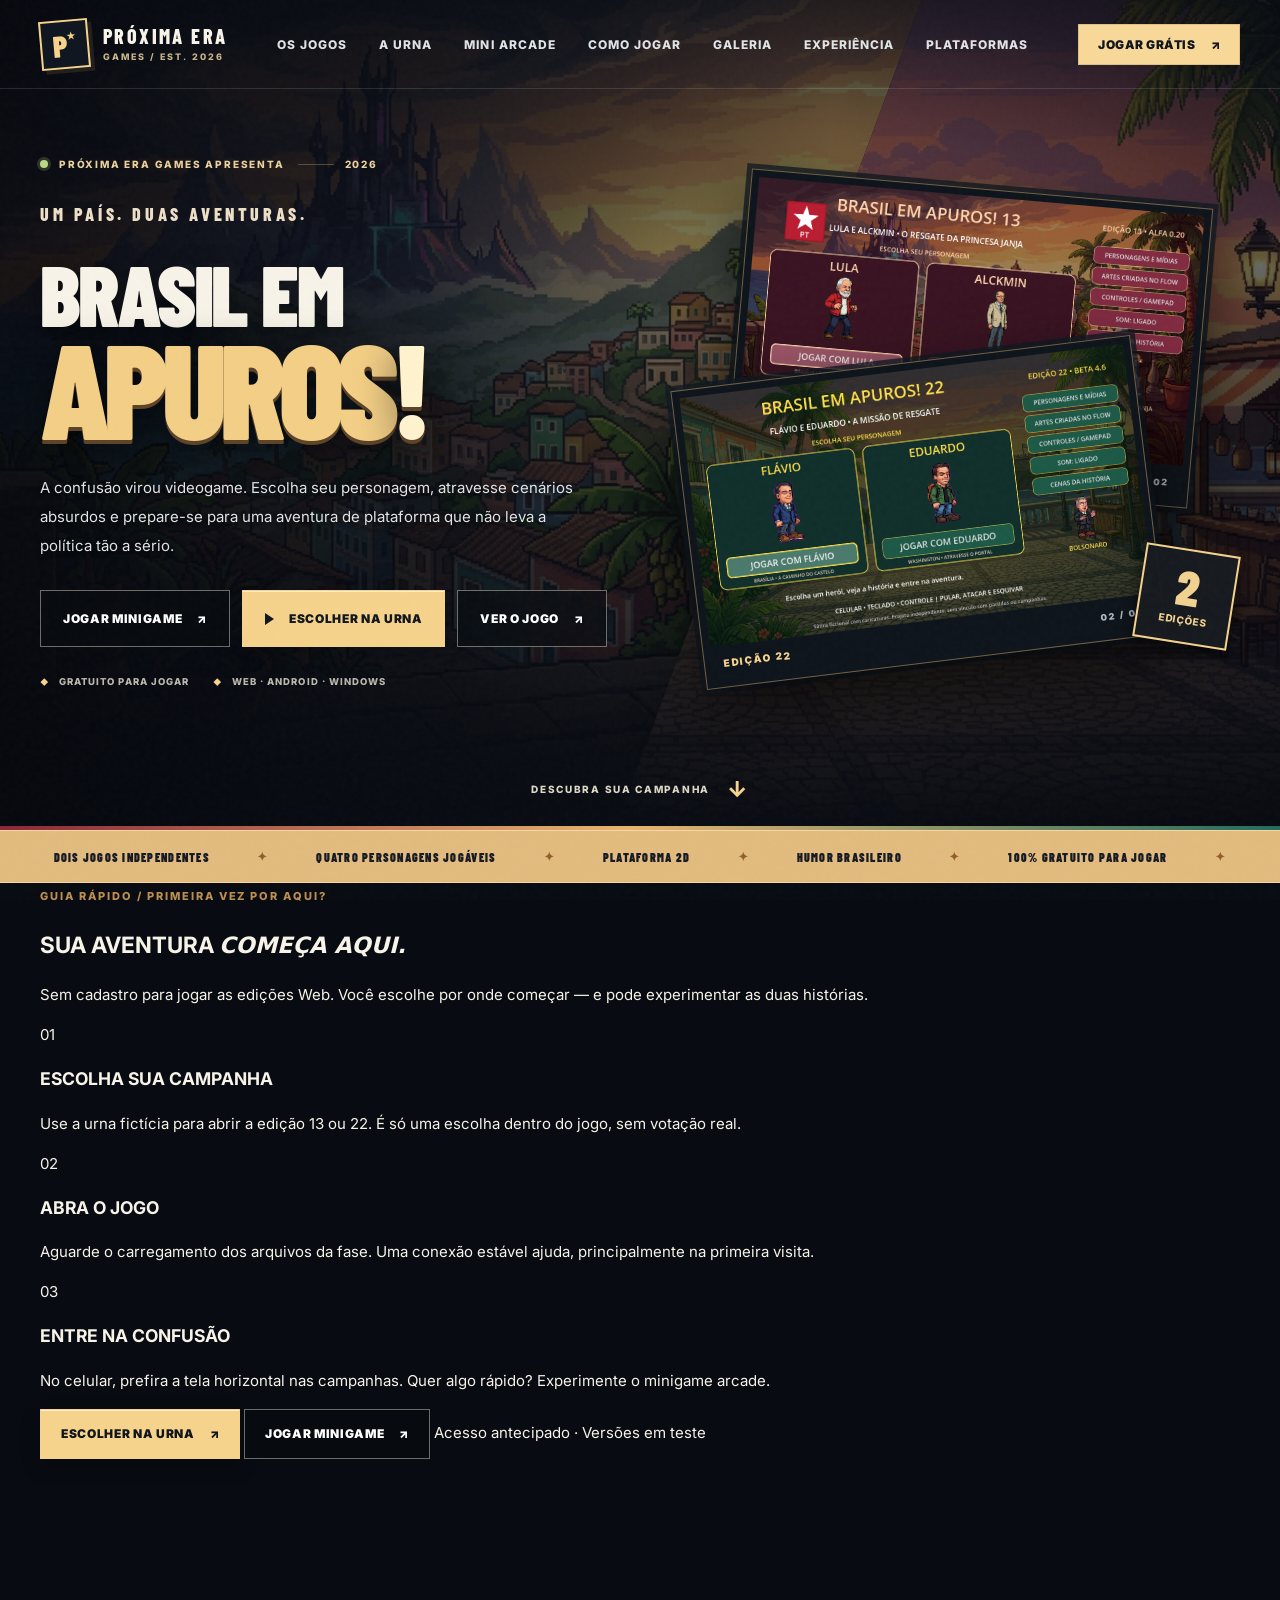
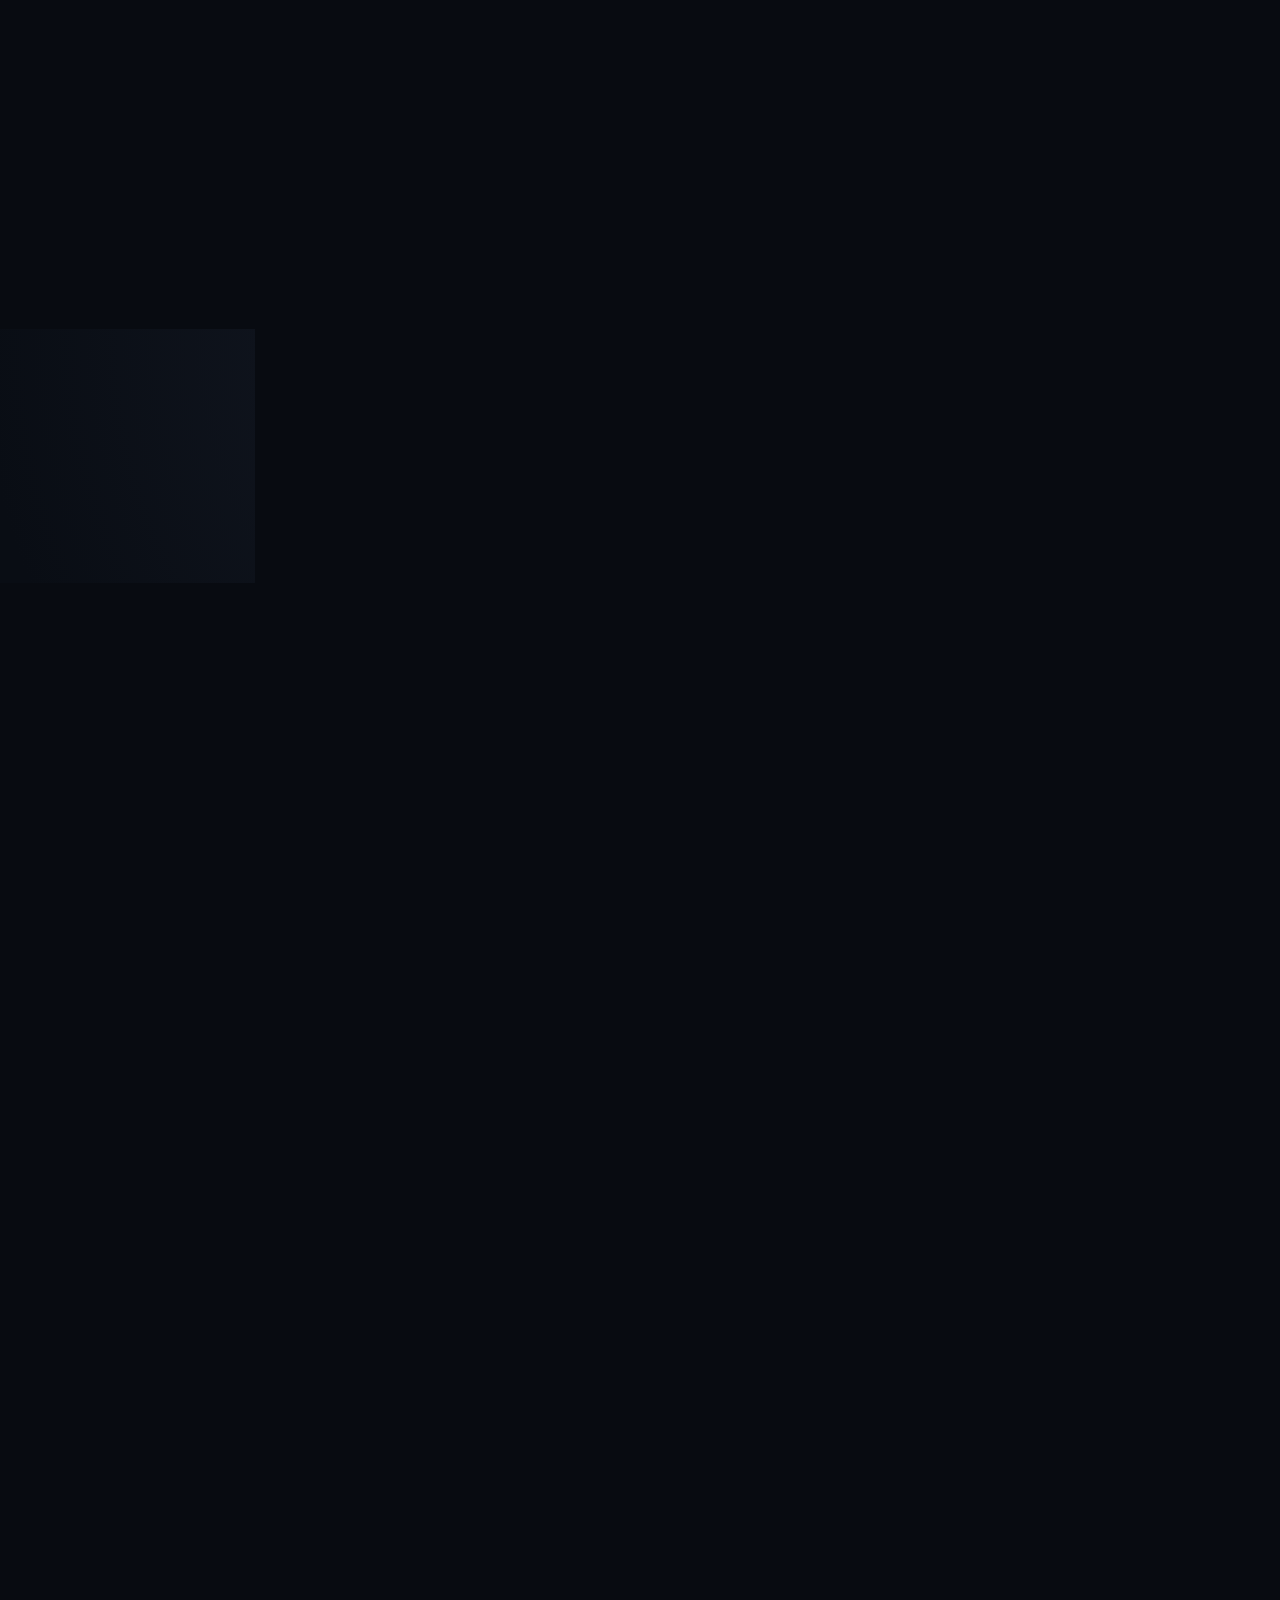
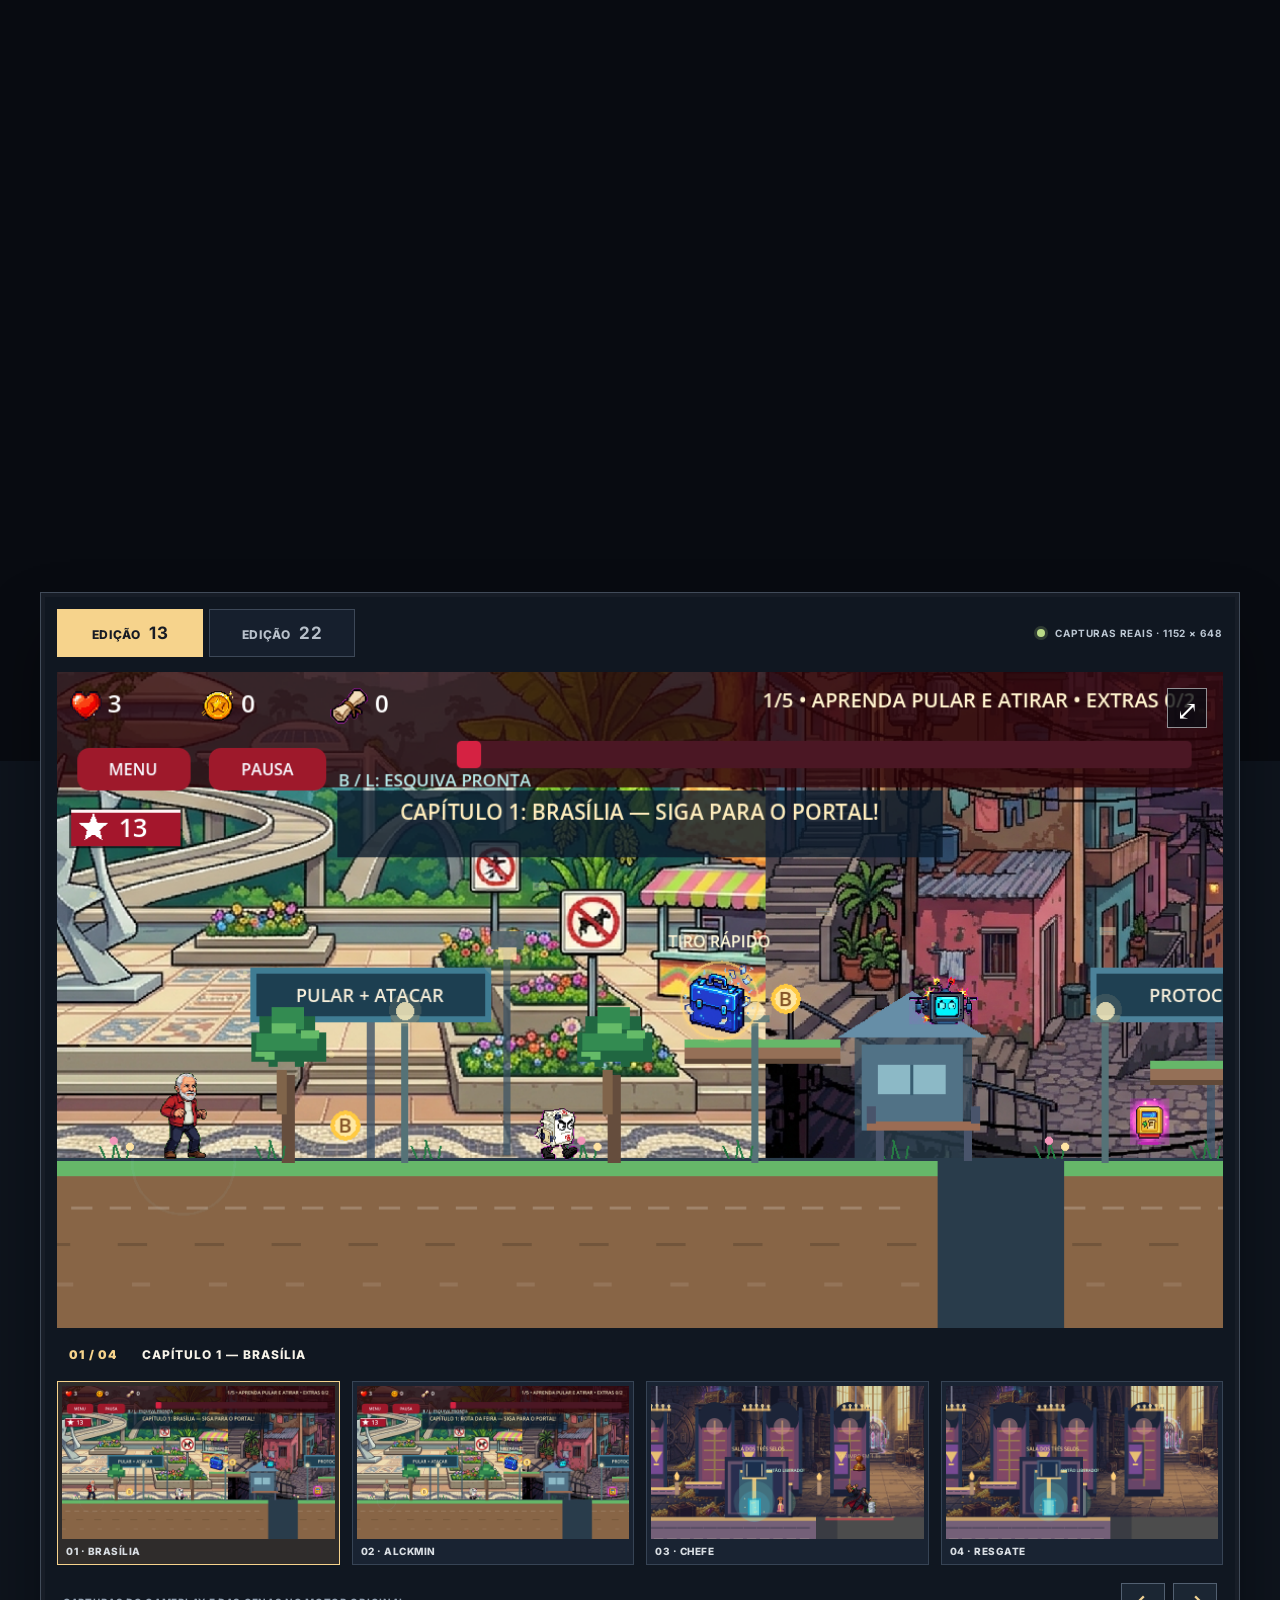
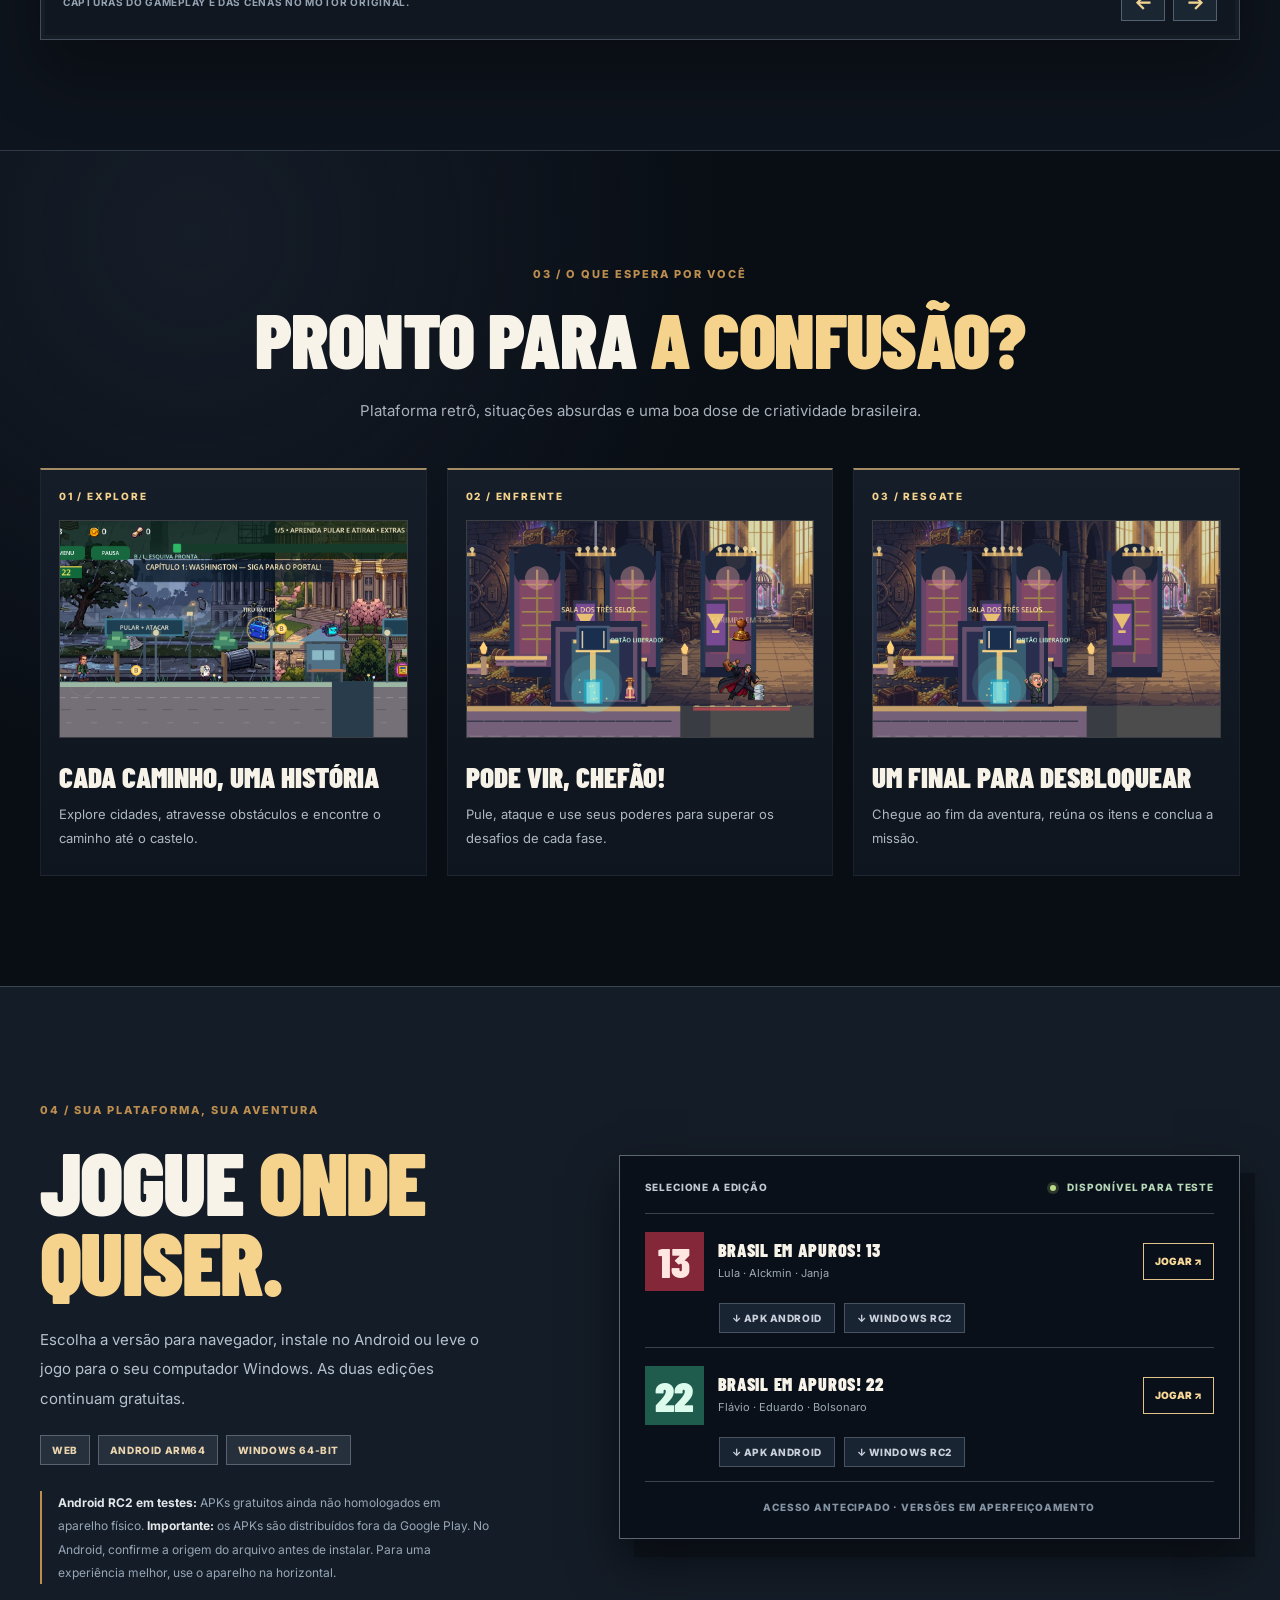
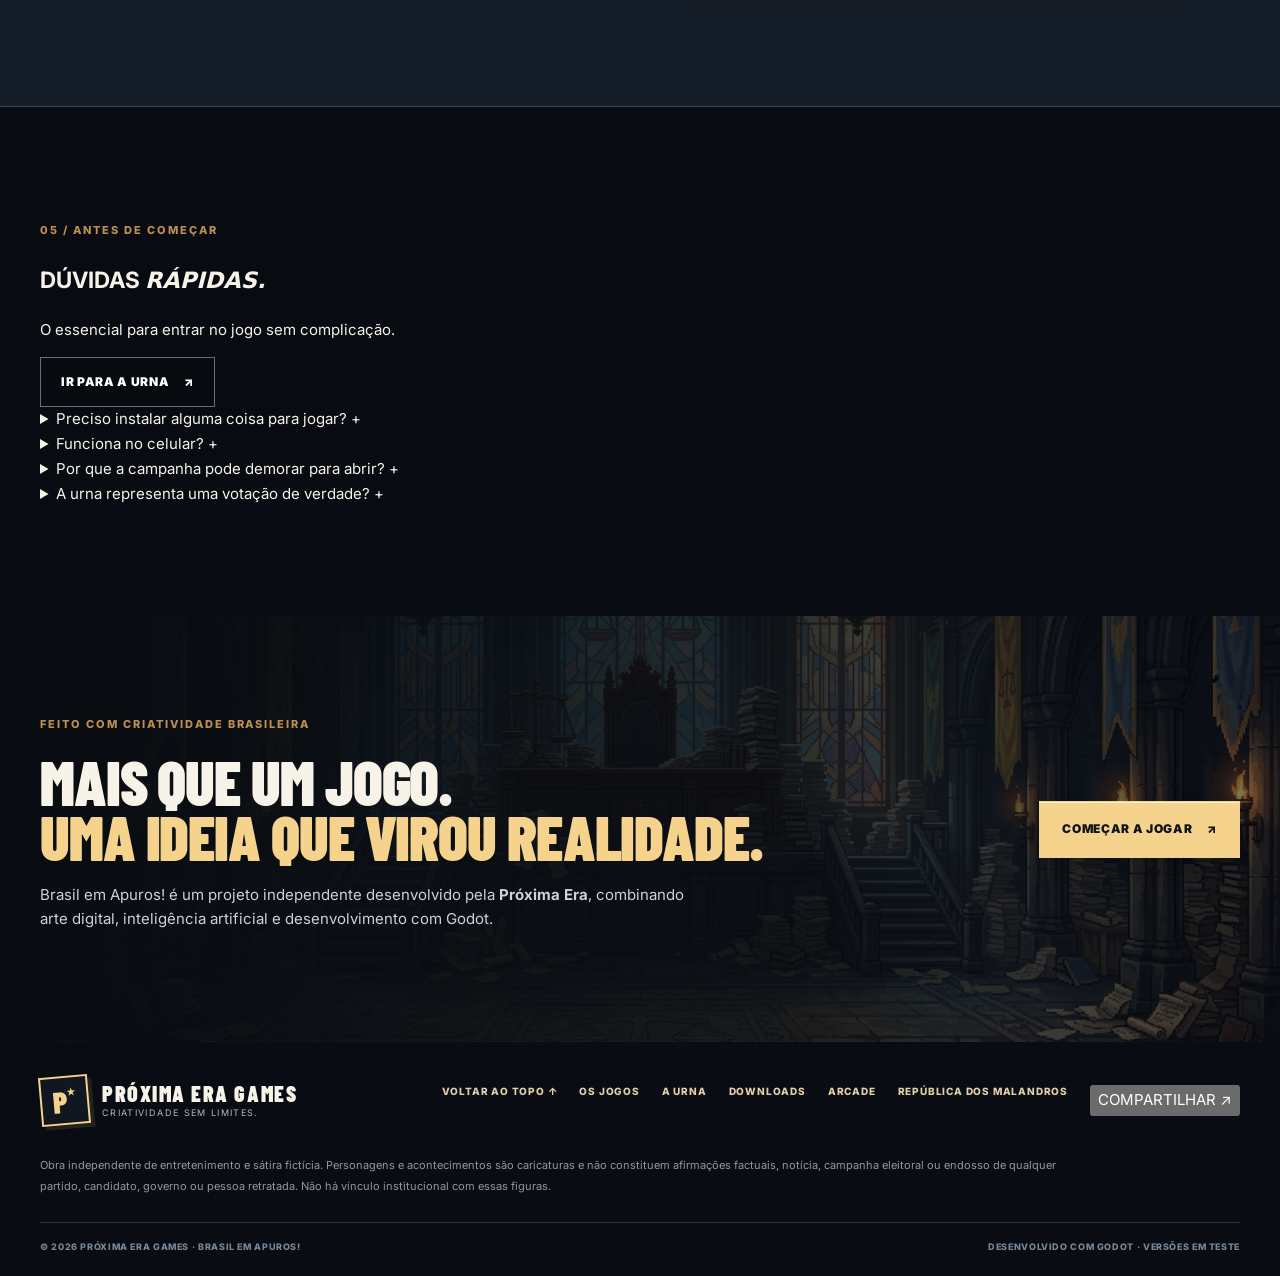
==== commit 64fdf355: "feat(portal): guia de entrada, FAQ, links de retorno e metadados sociais" ====
--- a/index.html
+++ b/index.html
@@ -8,13 +8,19 @@
   <meta property="og:title" content="Brasil em Apuros! | Dois jogos. Duas histórias.">
   <meta property="og:description" content="Uma aventura de plataforma com duas edições, quatro personagens e um Brasil em apuros. Jogue grátis.">
   <meta property="og:type" content="website">
+  <meta property="og:site_name" content="Próxima Era Games">
+  <meta property="og:url" content="https://republicadosmalandros.com.br/brasil-em-apuros/">
+  <meta property="og:image" content="https://republicadosmalandros.com.br/brasil-em-apuros/media/hero13.jpg">
+  <meta property="og:image:alt" content="Brasil em Apuros! — Edições 13 e 22">
+  <meta name="twitter:card" content="summary_large_image">
+  <link rel="canonical" href="https://republicadosmalandros.com.br/brasil-em-apuros/">
   <title>Brasil em Apuros! — Uma produção Próxima Era Games</title>
   <link rel="icon" href="./13/index.icon.png" type="image/png">
   <link rel="preconnect" href="https://fonts.googleapis.com">
   <link rel="preconnect" href="https://fonts.gstatic.com" crossorigin>
   <link href="https://fonts.googleapis.com/css2?family=Barlow+Condensed:wght@500;600;700;800;900&family=Inter:wght@400;500;600;700;800&display=swap" rel="stylesheet">
-  <link rel="stylesheet" href="./premium.css?v=3">
-  <script defer src="./premium.js?v=2"></script>
+  <link rel="stylesheet" href="./premium.css?v=4">
+  <script defer src="./premium.js?v=3"></script>
 </head>
 <body>
   <a class="skip-link" href="#conteudo">Pular para o conteúdo</a>
@@ -29,7 +35,7 @@
         <a href="#edicoes">OS JOGOS</a>
         <a href="./urna.html">A URNA</a>
         <a href="./arcade/">MINI ARCADE</a>
-        <a href="./arcade/">MINIGAME</a>
+        <a href="#como-comecar">COMO JOGAR</a>
         <a href="#galeria">GALERIA</a>
         <a href="#experiencia">EXPERIÊNCIA</a>
         <a href="#downloads">PLATAFORMAS</a>
@@ -83,6 +89,40 @@
       </div>
     </div>
 
+    <section class="start-guide" id="como-comecar" aria-labelledby="start-guide-title">
+      <div class="container">
+        <div class="start-guide-head">
+          <div>
+            <span class="kicker">GUIA RÁPIDO / PRIMEIRA VEZ POR AQUI?</span>
+            <h2 id="start-guide-title">SUA AVENTURA <em>COMEÇA AQUI.</em></h2>
+          </div>
+          <p>Sem cadastro para jogar as edições Web. Você escolhe por onde começar — e pode experimentar as duas histórias.</p>
+        </div>
+        <div class="start-guide-steps">
+          <article class="start-step">
+            <span class="start-step-number">01</span>
+            <h3>ESCOLHA SUA CAMPANHA</h3>
+            <p>Use a urna fictícia para abrir a edição 13 ou 22. É só uma escolha dentro do jogo, sem votação real.</p>
+          </article>
+          <article class="start-step">
+            <span class="start-step-number">02</span>
+            <h3>ABRA O JOGO</h3>
+            <p>Aguarde o carregamento dos arquivos da fase. Uma conexão estável ajuda, principalmente na primeira visita.</p>
+          </article>
+          <article class="start-step">
+            <span class="start-step-number">03</span>
+            <h3>ENTRE NA CONFUSÃO</h3>
+            <p>No celular, prefira a tela horizontal nas campanhas. Quer algo rápido? Experimente o minigame arcade.</p>
+          </article>
+        </div>
+        <div class="start-guide-actions">
+          <a class="button button-gold" href="./urna.html">ESCOLHER NA URNA <span aria-hidden="true">↗</span></a>
+          <a class="button button-outline" href="./arcade/">JOGAR MINIGAME <span aria-hidden="true">↗</span></a>
+          <span class="start-guide-note">Acesso antecipado · Versões em teste</span>
+        </div>
+      </div>
+    </section>
+
     <section class="arcade-feature" aria-labelledby="arcade-title" id="correria">
       <div class="container arcade-feature-inner">
         <div class="arcade-feature-mark" aria-hidden="true">
@@ -226,6 +266,35 @@
       </div>
     </section>
 
+    <section class="faq-section section" id="duvidas" aria-labelledby="faq-title">
+      <div class="container faq-inner">
+        <div class="faq-intro">
+          <span class="kicker">05 / ANTES DE COMEÇAR</span>
+          <h2 id="faq-title">DÚVIDAS <em>RÁPIDAS.</em></h2>
+          <p>O essencial para entrar no jogo sem complicação.</p>
+          <a class="button button-outline" href="./urna.html">IR PARA A URNA <span aria-hidden="true">↗</span></a>
+        </div>
+        <div class="faq-questions">
+          <details>
+            <summary>Preciso instalar alguma coisa para jogar? <span aria-hidden="true">+</span></summary>
+            <p>Não. As edições Web e o minigame abrem direto no navegador. Os downloads para Android e Windows são opcionais.</p>
+          </details>
+          <details>
+            <summary>Funciona no celular? <span aria-hidden="true">+</span></summary>
+            <p>Você pode acessar pelo navegador do celular. Para as campanhas de plataforma, recomendamos a orientação horizontal. A experiência ainda está em fase de testes.</p>
+          </details>
+          <details>
+            <summary>Por que a campanha pode demorar para abrir? <span aria-hidden="true">+</span></summary>
+            <p>As campanhas carregam arquivos de jogo maiores que uma página comum. Na primeira visita, use uma conexão estável e aguarde a inicialização.</p>
+          </details>
+          <details>
+            <summary>A urna representa uma votação de verdade? <span aria-hidden="true">+</span></summary>
+            <p>Não. A escolha 13 ou 22 é uma mecânica fictícia para selecionar histórias satíricas. O jogo não registra votos eleitorais.</p>
+          </details>
+        </div>
+      </div>
+    </section>
+
     <section class="studio" id="estudio" aria-labelledby="studio-title">
       <div class="studio-bg" aria-hidden="true"></div>
       <div class="container studio-inner reveal">
@@ -237,7 +306,8 @@
 
   <footer class="footer">
     <div class="container">
-      <div class="footer-main"><div class="footer-logo"><span class="brand-mark">P<span>★</span></span><div><b>PRÓXIMA ERA GAMES</b><small>CRIATIVIDADE SEM LIMITES.</small></div></div><div class="footer-links"><a href="#inicio">VOLTAR AO TOPO ↑</a><a href="#edicoes">OS JOGOS</a><a href="./urna.html">A URNA</a><a href="#downloads">DOWNLOADS</a><a href="./arcade/">ARCADE</a></div></div>
+      <div class="footer-main"><div class="footer-logo"><span class="brand-mark">P<span>★</span></span><div><b>PRÓXIMA ERA GAMES</b><small>CRIATIVIDADE SEM LIMITES.</small></div></div><div class="footer-links"><a href="#inicio">VOLTAR AO TOPO ↑</a><a href="#edicoes">OS JOGOS</a><a href="./urna.html">A URNA</a><a href="#downloads">DOWNLOADS</a><a href="./arcade/">ARCADE</a><a href="https://republicadosmalandros.com.br/">REPÚBLICA DOS MALANDROS</a><button type="button" id="share-page" class="footer-share">COMPARTILHAR ↗</button></div></div>
+      <p id="share-feedback" class="share-feedback" role="status" aria-live="polite"></p>
       <p class="legal">Obra independente de entretenimento e sátira fictícia. Personagens e acontecimentos são caricaturas e não constituem afirmações factuais, notícia, campanha eleitoral ou endosso de qualquer partido, candidato, governo ou pessoa retratada. Não há vínculo institucional com essas figuras.</p>
       <div class="copyright"><span>© 2026 PRÓXIMA ERA GAMES · BRASIL EM APUROS!</span><span>DESENVOLVIDO COM GODOT · VERSÕES EM TESTE</span></div>
     </div>
--- a/premium.css
+++ b/premium.css
@@ -204,3 +204,21 @@
 @media(max-width:700px){.container,.header-inner{width:calc(100% - 36px)}.site-header{position:absolute}.header-inner{height:73px}.brand-mark{width:41px;height:41px;font-size:24px}.brand-name strong{font-size:18px}.brand-name small{font-size:8px}.top-cta{font-size:10px;padding:10px 12px}.top-cta span{margin-left:5px}.hero-inner{padding-top:148px;padding-bottom:94px;gap:13px}.hero-suptitle{font-size:14px;margin-top:25px}.eyebrow{font-size:9px;gap:8px;letter-spacing:.09em}.eyebrow-rule{width:12px}.hero h1{font-size:clamp(69px,16vw,112px);margin:20px 0 29px}.hero-lead{font-size:13px;line-height:1.85}.hero-actions{align-items:stretch}.hero-actions .button{flex:1 1 210px}.hero-footnotes{gap:11px;font-size:9px}.hero-showcase{height:260px;width:100%}.showcase-screen{width:81%}.showcase-screen figcaption{height:24px;font-size:8px}.showcase-stamp{width:57px;height:57px;font-size:28px;right:0}.showcase-stamp small{font-size:7px;margin-top:5px}.scroll-prompt{font-size:8px;bottom:24px}.ticker{height:42px}.ticker-inner{justify-content:flex-start;gap:17px;overflow-x:auto;scrollbar-width:none;font-size:10px}.ticker-inner::-webkit-scrollbar{display:none}.section{padding:70px 0}.section-head h2,.platforms h2{font-size:clamp(47px,11vw,72px)}.section-head p{font-size:13px}.edition-grid{grid-template-columns:1fr;gap:20px}.edition-card{padding:20px;min-height:660px}.edition-copy{padding-top:100px}.edition-copy h3{font-size:clamp(58px,13vw,83px)}.edition-copy>p{font-size:13px}.gallery-shell{padding:10px}.gallery-toolbar{flex-direction:column;align-items:start}.gallery-tabs{width:100%}.gallery-tabs button{min-width:0;flex:1}.gallery-note{font-size:9px}.gallery-caption{gap:12px}.gallery-caption span,.gallery-caption strong{font-size:10px}.gallery-thumbs{gap:5px}.gallery-thumbs button{padding:2px 2px 5px}.gallery-thumbs button span{font-size:7px}.gallery-footer{align-items:flex-start}.gallery-footer>span{font-size:9px;max-width:190px}.features-grid{grid-template-columns:1fr}.feature-photo img{aspect-ratio:16/9}.feature h3{font-size:32px}.platforms-inner{gap:32px}.platforms-board{padding:14px;box-shadow:none}.board-header{font-size:8px}.board-text strong{font-size:15px}.board-downloads{margin-left:0}.board-num{width:46px;height:46px;font-size:31px}.board-play{font-size:9px}.studio{padding:65px 0}.studio-inner{flex-direction:column;align-items:start}.studio h2{font-size:50px}.studio .button{width:100%}.footer-main,.copyright{flex-direction:column;align-items:start}.footer-links{margin-top:15px;gap:14px}.footer{padding-bottom:99px}.mobile-dock{display:grid;grid-template-columns:1fr 1fr;position:fixed;bottom:0;left:0;right:0;z-index:80;padding:8px 10px max(9px,env(safe-area-inset-bottom));gap:9px;background:#080d15ec;backdrop-filter:blur(18px);border-top:1px solid #d7b16b66;box-shadow:0 -10px 22px #0008}.mobile-dock a{background:#7b2433;border:1px solid #b98089;color:#fff3e6;min-height:46px;display:flex;align-items:center;justify-content:center;gap:8px;font:900 13px var(--font-display);letter-spacing:.11em}.mobile-dock a+a{background:#1c5749;border-color:#6db199}.mobile-dock span{color:var(--gold)}}
 @media(max-width:390px){.top-cta{display:none}.hero h1{font-size:65px}.hero-showcase{height:220px}.edition-copy h3{font-size:55px}.gallery-tabs button{font-size:10px}.board-text small{font-size:10px}}
 @media(prefers-reduced-motion:reduce){html{scroll-behavior:auto}*,*::before,*::after{animation-duration:.01ms!important;transition-duration:.01ms!important}}
+
+/* Correria no Planalto — chamada editorial para a nova experiência arcade */
+.arcade-feature{position:relative;padding:58px 0;background:linear-gradient(120deg,#111925,#16273b 48%,#0c1f23);border-bottom:1px solid #bca05b39;overflow:hidden}
+.arcade-feature:before{content:"";position:absolute;inset:0;pointer-events:none;background:radial-gradient(circle at 19% 50%,#cf92501a,transparent 48%);opacity:.85}
+.arcade-feature-inner{position:relative;display:grid;grid-template-columns:minmax(225px,.8fr) minmax(0,1.4fr);gap:clamp(25px,5vw,100px);align-items:center}
+.arcade-feature-mark{min-height:252px;border:1px solid #d2b27473;border-radius:24px;background:linear-gradient(120deg,#6b2331 0 49%,#194638 51%);box-shadow:0 18px 60px #03081097,inset 0 0 0 5px #090f1d96;display:flex;flex-direction:column;justify-content:center;align-items:center;transform:rotate(-2deg);text-align:center;padding:20px}
+.arcade-mark-title,.arcade-mark-bottom{font-family:var(--font-display),Impact,system-ui,sans-serif;color:#ffdb8e;font-weight:900;letter-spacing:.11em;text-shadow:0 4px 12px #000a}
+.arcade-mark-title{font-size:clamp(26px,4vw,48px)}
+.arcade-mark-bottom{font-size:clamp(18px,2vw,28px)}
+.arcade-mark-vs{display:flex;gap:15px;align-items:center;font-family:Impact,var(--font-display),sans-serif;color:#fff5dc;font-size:clamp(65px,8vw,110px);line-height:1}
+.arcade-mark-vs em{font-family:var(--font-display),sans-serif;font-style:normal;color:#ffcd64;font-size:18px;text-shadow:0 3px 10px #000c}
+.arcade-feature-info h2{font-family:var(--font-display),Impact,sans-serif;font-size:clamp(40px,5.4vw,72px);line-height:.95;margin:16px 0 20px}
+.arcade-feature-info h2 em{font-style:normal;color:#f5c66a}
+.arcade-feature-info p{color:#c7d4e2;max-width:660px;line-height:1.65;font-size:clamp(14px,1.3vw,17px)}
+.arcade-feature-actions{display:flex;flex-wrap:wrap;gap:16px;align-items:center;margin-top:22px}
+.arcade-feature-actions .button{white-space:normal;text-align:center}
+.arcade-feature-actions>span{font-size:10px;color:#9fbbc0;font-weight:900;letter-spacing:.12em}
+@media(max-width:740px){.arcade-feature{padding:45px 0}.arcade-feature-inner{grid-template-columns:1fr;gap:30px}.arcade-feature-mark{width:min(100%,350px);min-height:215px;margin:0 auto}.arcade-feature-info h2{font-size:48px}.arcade-feature-actions .button{width:100%}}
